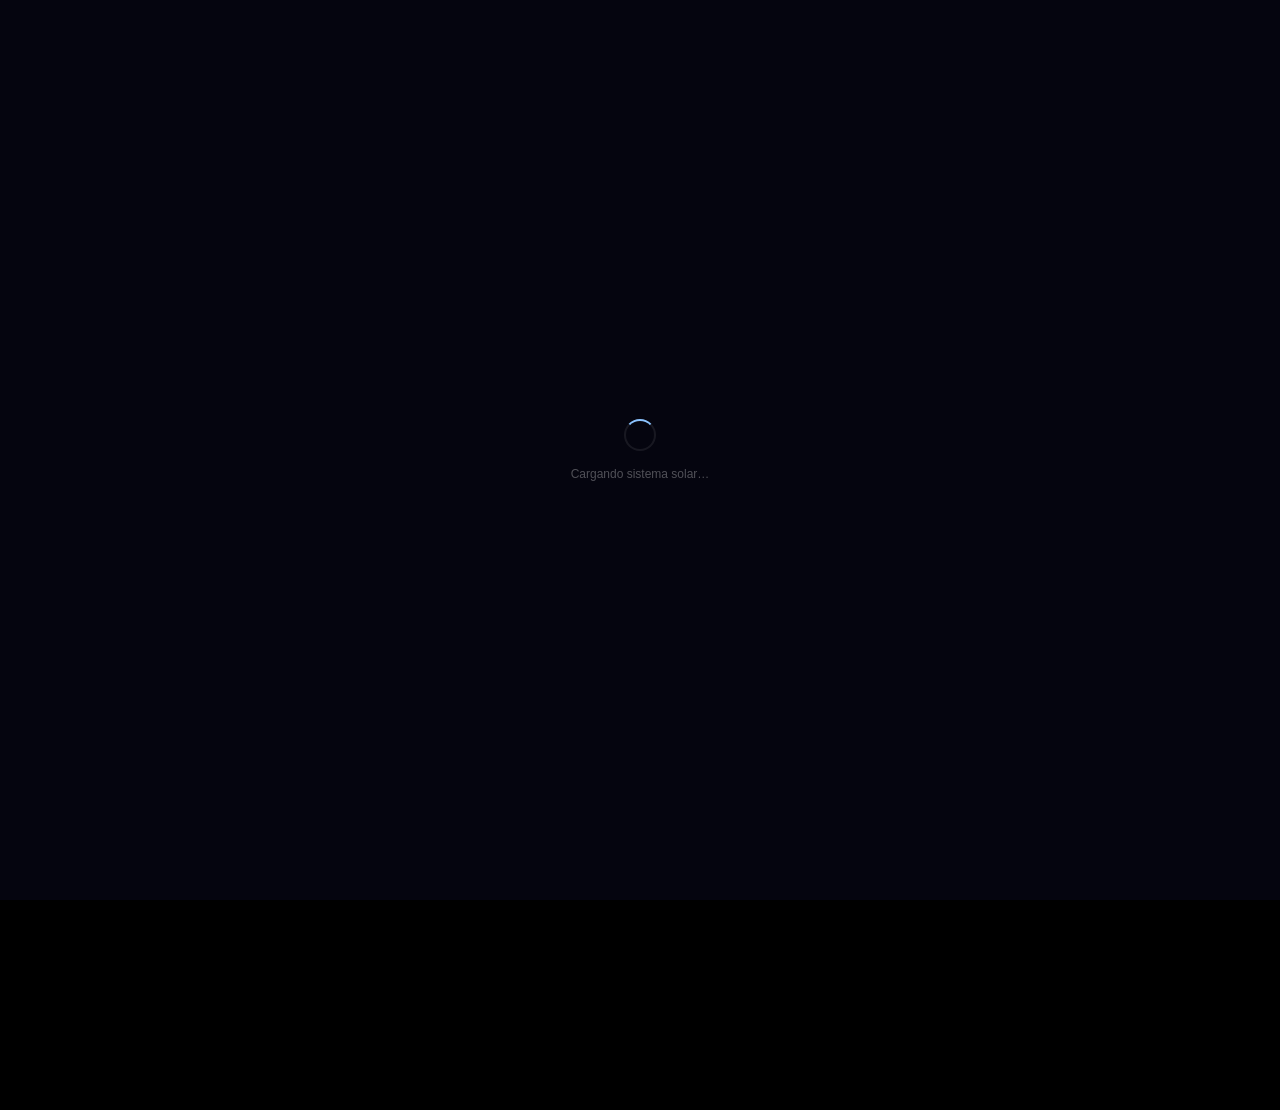
==== index.html @ 3a3b2eaa "fix: mejorar zoom móvil, reducir parpadeo con will-change" ====
<!DOCTYPE html>
<html lang="es" style="color-scheme:dark">
<head>
<meta charset="UTF-8">
<meta name="viewport" content="width=device-width, initial-scale=1.0">
<meta name="apple-mobile-web-app-capable" content="yes">
<meta name="apple-mobile-web-app-status-bar-style" content="black-translucent">
<meta name="theme-color" content="#05050f">
<link rel="preconnect" href="https://fonts.googleapis.com">
<link rel="preconnect" href="https://fonts.gstatic.com" crossorigin>
<link rel="manifest" href="manifest.json">
<link rel="icon" type="image/svg+xml" href="icon-192.svg">
<link rel="apple-touch-icon" href="icon-192.svg">
<title>Sistema Solar - Simulación Interactiva</title>
<style>
*{margin:0;padding:0;box-sizing:border-box;}
:root{--speed:1;}
html,body{width:100%;height:100%;background:#000;color:#fff;font-family:'Segoe UI',Tahoma,sans-serif;overflow:hidden;user-select:none;-webkit-user-select:none;-webkit-tap-highlight-color:rgba(100,180,255,0.3);}
button{font-family:inherit;background:none;border:none;color:inherit;cursor:pointer;}
.cat-header:focus-visible,.toggle:focus-visible{outline:2px solid rgba(100,180,255,0.6);outline-offset:2px;}

/* ========== FONDO ========== */
#solar-system{
  position:relative;width:100vw;height:100vh;
  background:
    radial-gradient(ellipse at 20% 50%, rgba(40,0,80,0.3) 0%, transparent 50%),
    radial-gradient(ellipse at 80% 20%, rgba(0,20,80,0.25) 0%, transparent 50%),
    radial-gradient(ellipse at 50% 80%, rgba(80,0,40,0.15) 0%, transparent 50%),
    #05050f;
  transform-origin:center center;-webkit-transform-origin:center center;
  will-change:transform;
  touch-action:manipulation;
}
#solar-system .system-content{
  position:absolute;inset:0;
}

/* ========== ESTRELLAS ========== */
.star-container{position:absolute;width:100%;height:100%;overflow:hidden;z-index:0;}
.star{position:absolute;border-radius:50%;background:#fff;}
.star.twinkle{animation:twinkle linear infinite;}
@keyframes twinkle{0%,100%{opacity:0.3;}50%{opacity:1;}}

/* ========== CONSTELACIONES ========== */
#constellation-canvas{
  position:absolute;inset:0;width:100%;height:100%;z-index:2;
  pointer-events:none;
}
#constellation-canvas.hidden{display:none;}

/* ========== SOL 3D ========== */
.sun{
  position:absolute;width:150px;height:150px;border-radius:50%;z-index:10;
  left:calc(50% - 75px);top:calc(50% - 75px);
  background:
    radial-gradient(circle at 30% 30%, rgba(255,255,255,0.9) 0%, transparent 25%),
    radial-gradient(circle at 40% 40%, #fff700 0%, #ffaa00 30%, #ff6600 60%, #cc3300 85%, #801a00 100%);
  box-shadow:
    0 0 40px 15px rgba(255,220,80,0.7),
    0 0 90px 30px rgba(255,180,0,0.5),
    0 0 150px 50px rgba(255,120,0,0.3),
    0 0 220px 80px rgba(255,80,0,0.15),
    inset -10px -10px 25px rgba(180,50,0,0.4);
  animation:sun-pulse 4s ease-in-out infinite;
}
.sun::before{
  content:'';position:absolute;inset:-30px;border-radius:50%;z-index:-1;
  background:radial-gradient(circle,rgba(255,200,50,0.25) 0%,transparent 65%);
  animation:corona 3s ease-in-out infinite alternate;
}
.sun::after{
  content:'';position:absolute;inset:-75px;border-radius:50%;z-index:-2;
  background:radial-gradient(circle,rgba(255,150,0,0.08) 0%,transparent 55%);
}
@keyframes sun-pulse{
  0%,100%{transform:scale(1);}
  50%{transform:scale(1.05);}
}
@keyframes corona{
  0%{transform:scale(1);opacity:0.7;}
  100%{transform:scale(1.25);opacity:0.3;}
}

/* ========== ÓRBITAS ========== */
.orbit{
  position:absolute;border-radius:50%;z-index:1;
  left:calc(50% - var(--radius));top:calc(50% - var(--radius));
  width:calc(var(--radius)*2);height:calc(var(--radius)*2);
  border:1px dashed rgba(255,255,255,0.1);
  animation:spin calc(var(--period) / var(--speed)) linear infinite;
  transform-origin:center center;
  -webkit-transform-origin:center center;
}
.orbit:hover{border-color:rgba(255,255,255,0.25);}
.orbit.paused{animation-play-state:paused;}
@keyframes spin{from{transform:rotate(0deg);}to{transform:rotate(360deg);}}

/* ========== BASE PLANETA 3D ========== */
.planet{
  position:absolute;border-radius:50%;z-index:5;cursor:pointer;
  left:50%;top:calc(-1 * var(--size)/2);
  transform:translateX(-50%);
}
.planet:hover{box-shadow:0 0 26px 11px var(--glow);transform:translateX(-50%) scale(1.25);}
.planet.selected{box-shadow:0 0 34px 15px var(--glow);transform:translateX(-50%) scale(1.35);}

/* Etiquetas */
.planet-label{
  position:absolute;z-index:6;pointer-events:none;
  left:50%;transform:translateX(-50%);
  top:calc(var(--size)/2 + 8px);
  font-size:10px;letter-spacing:1.2px;text-transform:uppercase;
  color:#fff;text-shadow:0 0 8px rgba(0,0,0,0.95),0 0 4px rgba(0,0,0,0.8);
  white-space:nowrap;
  padding:3px 8px;border-radius:4px;
  background:rgba(0,0,0,0.65);
}
.planet-label.hidden{display:none;}

/* ========== PLANETAS 3D - Iluminación desde el Sol (arriba-izquierda) ========== */

/* --- MERCURIO --- */
.mercury{
  --size:17px;--glow:rgba(180,180,180,0.6);
  width:17px;height:17px;
  background:
    radial-gradient(circle at 25% 25%, rgba(255,255,255,0.35) 0%, transparent 40%),
    radial-gradient(circle at 75% 75%, rgba(0,0,0,0.5) 0%, transparent 55%),
    radial-gradient(circle at 40% 35%, #c8c8c8, #909090 45%, #606060 80%, #3a3a3a);
  box-shadow:
    0 0 10px 4px rgba(180,180,180,0.25),
    inset -3px -3px 6px rgba(0,0,0,0.5),
    inset 1px 1px 2px rgba(255,255,255,0.15);
}

/* --- VENUS --- */
.venus{
  --size:26px;--glow:rgba(230,180,80,0.6);
  width:26px;height:26px;
  background:
    radial-gradient(circle at 25% 25%, rgba(255,255,255,0.3) 0%, transparent 35%),
    radial-gradient(circle at 75% 75%, rgba(0,0,0,0.45) 0%, transparent 50%),
    radial-gradient(circle at 40% 35%, #f0d890, #e0b050 40%, #c49232 75%, #8a6420);
  box-shadow:
    0 0 13px 5px rgba(230,180,80,0.25),
    inset -4px -4px 8px rgba(0,0,0,0.4),
    inset 1px 1px 3px rgba(255,255,255,0.2);
}

/* --- TIERRA --- */
.earth{
  --size:27px;--glow:rgba(30,144,255,0.6);
  width:27px;height:27px;
  background:
    radial-gradient(circle at 25% 25%, rgba(255,255,255,0.3) 0%, transparent 30%),
    radial-gradient(circle at 65% 20%, rgba(45,143,62,0.9) 0%, transparent 28%),
    radial-gradient(circle at 35% 65%, rgba(45,143,62,0.8) 0%, transparent 22%),
    radial-gradient(circle at 80% 55%, rgba(26,107,42,0.7) 0%, transparent 18%),
    radial-gradient(circle at 50% 40%, rgba(255,255,255,0.15) 0%, transparent 50%),
    radial-gradient(circle at 75% 75%, rgba(0,0,30,0.45) 0%, transparent 50%),
    radial-gradient(circle at 40% 35%, #5cc8ff, #1e90ff 40%, #0066cc 75%, #003366);
  box-shadow:
    0 0 16px 6px rgba(30,144,255,0.35),
    inset -4px -4px 8px rgba(0,0,0,0.4),
    inset 1px 1px 3px rgba(255,255,255,0.2);
}
/* Luna */
.earth .moon-orbit{
  position:absolute;width:44px;height:44px;
  left:calc(50% - 22px);top:calc(50% - 22px);
  animation:spin calc(2.5s / var(--speed)) linear infinite;
}
.earth .moon{
  position:absolute;width:8px;height:8px;border-radius:50%;
  background:
    radial-gradient(circle at 25% 25%, rgba(255,255,255,0.4) 0%, transparent 40%),
    radial-gradient(circle at 70% 70%, rgba(0,0,0,0.4) 0%, transparent 50%),
    radial-gradient(circle at 35% 35%, #e8e8e8, #b0b0b0 60%, #808080);
  left:50%;top:-2px;transform:translateX(-50%);
}

/* --- MARTE --- */
.mars{
  --size:20px;--glow:rgba(200,80,50,0.6);
  width:20px;height:20px;
  background:
    radial-gradient(circle at 25% 25%, rgba(255,255,255,0.25) 0%, transparent 35%),
    radial-gradient(circle at 55% 15%, rgba(255,255,255,0.3) 0%, transparent 12%),
    radial-gradient(circle at 75% 75%, rgba(0,0,0,0.5) 0%, transparent 50%),
    radial-gradient(circle at 40% 35%, #e88060, #cd5c5c 40%, #a04030 70%, #6b2a1a);
  box-shadow:
    0 0 13px 5px rgba(200,80,50,0.25),
    inset -3px -3px 6px rgba(0,0,0,0.5),
    inset 1px 1px 2px rgba(255,255,255,0.15);
}

/* --- JÚPITER --- */
.jupiter{
  --size:58px;--glow:rgba(218,165,32,0.6);
  width:58px;height:58px;
  overflow:hidden;
  background:
    radial-gradient(circle at 25% 25%, rgba(255,255,255,0.2) 0%, transparent 35%),
    radial-gradient(circle at 75% 75%, rgba(0,0,0,0.4) 0%, transparent 50%),
    #c49232;
   box-shadow:
     0 0 24px 9px rgba(218,165,32,0.25),
     inset -8px -8px 18px rgba(0,0,0,0.35),
     inset 2px 2px 6px rgba(255,255,255,0.1);
}
/* Bandas de Júpiter */
.jupiter::before{
  content:'';position:absolute;inset:0;border-radius:50%;
  background:repeating-linear-gradient(
    0deg,
    rgba(180,130,50,0.7) 0px, rgba(200,150,60,0.6) 3px,
    rgba(160,110,40,0.8) 3px, rgba(220,170,80,0.5) 6px,
    rgba(190,140,55,0.7) 6px, rgba(170,120,45,0.6) 9px,
    rgba(210,160,70,0.5) 9px, rgba(185,135,50,0.7) 12px
  );
  mask:radial-gradient(circle,black 48%,transparent 52%);
  -webkit-mask:radial-gradient(circle,black 48%,transparent 52%);
}
/* Gran mancha roja */
.jupiter::after{
  content:'';position:absolute;width:16px;height:10px;border-radius:50%;
  background:radial-gradient(ellipse,#d04030,#a02010 60%,#701510);
  bottom:20px;right:14px;opacity:0.85;
  box-shadow:0 0 5px 2px rgba(180,50,30,0.35);
}

/* --- SATURNO --- */
.saturn{
  --size:50px;--glow:rgba(245,222,179,0.5);
  width:50px;height:50px;
  overflow:visible;
  background:
    radial-gradient(circle at 25% 25%, rgba(255,255,255,0.25) 0%, transparent 35%),
    radial-gradient(circle at 75% 75%, rgba(0,0,0,0.35) 0%, transparent 45%),
    radial-gradient(circle at 40% 35%, #f5e6c8, #deb887 35%, #c4a265 70%, #8a7040);
  box-shadow:
    0 0 20px 7px rgba(245,222,179,0.25),
    inset -6px -6px 12px rgba(0,0,0,0.3),
    inset 1px 1px 4px rgba(255,255,255,0.15);
}
/* Anillos de Saturno - 3D */
.saturn-rings{
  position:absolute;z-index:4;pointer-events:none;
  left:50%;top:50%;
  width:100px;height:26px;
  transform:translate(-50%,-50%) rotateX(78deg);
}
.saturn-rings::before{
  content:'';position:absolute;border-radius:50%;border-style:solid;
  left:50%;top:50%;transform:translate(-50%,-50%);
  width:98px;height:98px;
  border-width:8px;
  border-color:rgba(200,170,110,0.55) rgba(200,170,110,0.2) rgba(200,170,110,0.55) rgba(200,170,110,0.2);
}
.saturn-rings::after{
  content:'';position:absolute;border-radius:50%;border-style:solid;
  left:50%;top:50%;transform:translate(-50%,-50%);
  width:82px;height:82px;
  border-width:5px;
  border-color:rgba(220,190,130,0.45) rgba(220,190,130,0.15) rgba(220,190,130,0.45) rgba(220,190,130,0.15);
}

/* --- URANO --- */
.uranus{
  --size:38px;--glow:rgba(100,220,230,0.5);
  width:38px;height:38px;
  background:
    radial-gradient(circle at 25% 25%, rgba(255,255,255,0.3) 0%, transparent 35%),
    radial-gradient(circle at 75% 75%, rgba(0,0,0,0.35) 0%, transparent 45%),
    radial-gradient(circle at 40% 35%, #c8f0f4, #64dce6 40%, #3aa8b0 75%, #1a7080);
  box-shadow:
    0 0 18px 7px rgba(100,220,230,0.25),
    inset -6px -6px 12px rgba(0,0,0,0.3),
    inset 1px 1px 4px rgba(255,255,255,0.2);
}
.uranus::before{
  content:'';position:absolute;
  width:62px;height:8px;border-radius:50%;
  left:50%;top:50%;transform:translate(-50%,-50%) rotateZ(80deg);
  border:2px solid rgba(150,230,240,0.25);
  pointer-events:none;
}

/* --- NEPTUNO --- */
.neptune{
  --size:36px;--glow:rgba(40,80,200,0.6);
  width:36px;height:36px;
  background:
    radial-gradient(circle at 25% 25%, rgba(255,255,255,0.25) 0%, transparent 30%),
    radial-gradient(circle at 60% 55%, rgba(20,20,60,0.3) 0%, transparent 20%),
    radial-gradient(circle at 75% 75%, rgba(0,0,0,0.4) 0%, transparent 45%),
    radial-gradient(circle at 40% 35%, #7090e8, #2850c8 40%, #1a3890 75%, #0a1850);
  box-shadow:
    0 0 18px 7px rgba(40,80,200,0.3),
    inset -6px -6px 12px rgba(0,0,0,0.35),
    inset 1px 1px 4px rgba(255,255,255,0.15);
}

/* ========== CINTURÓN DE ASTEROIDES ========== */
.asteroid-belt{position:absolute;width:100%;height:100%;z-index:0;overflow:hidden;}
.asteroid{
  position:absolute;border-radius:50%;background:#888;
  animation:asteroid-move linear infinite;
}
.asteroid.dark{background:#555;}
.asteroid.bright{background:#aaa;}
@keyframes asteroid-move{
  from{transform:translateX(0) rotate(0deg);}
  to{transform:translateX(100vw) rotate(360deg);}
}
.asteroid-belt.hidden{display:none;}

/* ========== ASTEROIDES FAMOSOS ========== */
.asteroid-orbit{border-style:dotted !important;border-color:rgba(255,200,100,0.06) !important;}
.famous-asteroid{
  position:absolute;border-radius:40% 60% 50% 50%;z-index:5;cursor:pointer;
  left:50%;top:calc(-1 * var(--size)/2);
  transform:translateX(-50%);
}
.famous-asteroid:hover{box-shadow:0 0 20px 8px var(--glow);transform:translateX(-50%) scale(1.4);}
.famous-asteroid.selected{box-shadow:0 0 28px 12px var(--glow);transform:translateX(-50%) scale(1.5);}

.ceres{--size:12px;--glow:rgba(180,180,180,0.5);width:12px;height:12px;background:radial-gradient(circle at 35% 35%,#d0d0d0,#909090 50%,#505050);box-shadow:0 0 6px 2px rgba(180,180,180,0.2);}
.vesta{--size:11px;--glow:rgba(200,180,140,0.5);width:11px;height:11px;background:radial-gradient(circle at 35% 35%,#e8dcc8,#b0a080 50%,#706040);box-shadow:0 0 6px 2px rgba(200,180,140,0.2);}
.pallas{--size:10px;--glow:rgba(170,160,140,0.5);width:10px;height:10px;background:radial-gradient(circle at 35% 35%,#c8c0b0,#908878 50%,#585048);box-shadow:0 0 5px 2px rgba(170,160,140,0.2);}
.eros{--size:8px;--glow:rgba(190,170,150,0.5);width:8px;height:8px;background:radial-gradient(circle at 35% 35%,#d8c8b0,#a09070 50%,#605038);box-shadow:0 0 5px 2px rgba(190,170,150,0.2);}

/* ========== ESTRELLAS FAMOSAS ========== */
.famous-star{
  position:absolute;z-index:3;cursor:pointer;
  display:flex;flex-direction:column;align-items:center;gap:4px;
  transform:translate(-50%,-50%);
  transition:filter 0.3s;
}
.famous-star.selected .star-dot{width:19px;height:19px;box-shadow:0 0 30px 12px currentColor;animation:none;}
.star-dot{
  width:11px;height:11px;border-radius:50%;
  animation:star-glow 3s ease-in-out infinite alternate;
}
.star-label{
  font-size:8px;letter-spacing:1px;text-transform:uppercase;
  color:rgba(255,255,255,0.4);white-space:nowrap;
  text-shadow:0 0 4px rgba(0,0,0,0.8);
  pointer-events:none;
}
.famous-star:hover .star-label{color:rgba(255,255,255,0.8);}
@keyframes star-glow{0%{box-shadow:0 0 8px 3px currentColor;}100%{box-shadow:0 0 18px 7px currentColor;}}

.sirius{background:#e8f0ff;color:#e8f0ff;width:12px;height:12px;}
.betelgeuse{background:#ff6030;color:#ff6030;width:16px;height:16px;}
.polaris{background:#fff8e0;color:#fff8e0;width:10px;height:10px;}
.vega{background:#d0e8ff;color:#d0e8ff;width:11px;height:11px;}
.rigel{background:#c0d8ff;color:#c0d8ff;width:13px;height:13px;}
.antares{background:#ff4020;color:#ff4020;width:12px;height:12px;}
.aldebaran{background:#ff8040;color:#ff8040;width:12px;height:12px;}
.proxima{background:#ff6040;color:#ff6040;width:8px;height:8px;}
.canopus{background:#fff0d0;color:#fff0d0;width:11px;height:11px;}
.arcturus{background:#ffa040;color:#ffa040;width:12px;height:12px;}

/* ========== AGUJEROS NEGROS ========== */
.blackhole-marker{
  position:absolute;z-index:4;cursor:pointer;
  transform:translate(-50%,-50%);
  transition:filter 0.3s;
}
.blackhole-marker.selected .blackhole-dot{box-shadow:0 0 40px 16px rgba(255,120,0,0.6),0 0 75px 25px rgba(255,80,0,0.3);animation:none;}
.blackhole-dot{
  width:22px;height:22px;border-radius:50%;
  background:radial-gradient(circle,#000 40%,rgba(255,120,0,0.6) 60%,rgba(255,60,0,0.2) 80%,transparent 100%);
  box-shadow:0 0 20px 7px rgba(255,100,0,0.3),0 0 50px 14px rgba(255,60,0,0.1);
  animation:accretion 4s linear infinite;
}
.blackhole-dot.sagittarius{width:28px;height:28px;}
.blackhole-dot.m87{width:25px;height:25px;}
@keyframes accretion{
  0%{box-shadow:0 0 20px 7px rgba(255,100,0,0.3),0 0 50px 14px rgba(255,60,0,0.1);}
  50%{box-shadow:0 0 30px 10px rgba(255,120,0,0.5),0 0 70px 20px rgba(255,80,0,0.2);}
  100%{box-shadow:0 0 20px 7px rgba(255,100,0,0.3),0 0 50px 14px rgba(255,60,0,0.1);}
}
.blackhole-label{
  font-size:8px;letter-spacing:1px;text-transform:uppercase;
  color:rgba(255,140,60,0.5);white-space:nowrap;margin-top:4px;
  text-shadow:0 0 4px rgba(0,0,0,0.9);pointer-events:none;
  text-align:center;
}
.blackhole-marker:hover .blackhole-label{color:rgba(255,160,80,0.9);}

/* ========== PANEL DE CONTROLES ========== */
#controls .controls-header{display:flex;align-items:center;justify-content:space-between;margin-bottom:16px;}
#controls .controls-close{display:none;}
#controls{
  position:fixed;top:16px;left:16px;z-index:100;
  background:rgba(8,8,28,0.95);
  border:1px solid rgba(255,255,255,0.08);
  border-radius:14px;padding:16px 14px;
  width:230px;
  box-shadow:0 8px 32px rgba(0,0,0,0.6);
  max-height:calc(100vh - 32px);
  overflow-y:auto;
  scrollbar-width:thin;scrollbar-color:rgba(255,255,255,0.12) transparent;
  -webkit-overflow-scrolling:touch;
}
#controls h1{
  font-size:13px;font-weight:600;
  letter-spacing:1px;text-transform:uppercase;
  color:rgba(255,255,255,0.9);
  display:flex;align-items:center;gap:8px;
}
#controls h2 span{font-size:16px;}
.ctrl-section{margin-bottom:12px;}
.ctrl-section > label{
  display:block;font-size:10px;color:rgba(255,255,255,0.45);
  text-transform:uppercase;letter-spacing:0.8px;margin-bottom:6px;
  padding-bottom:4px;border-bottom:1px solid rgba(255,255,255,0.06);
}
.btn-group{display:flex;gap:5px;flex-wrap:wrap;}
.btn{
  padding:6px 10px;border:1px solid rgba(255,255,255,0.15);
  background:rgba(255,255,255,0.05);color:#fff;border-radius:6px;
  font-size:11px;cursor:pointer;transition:background 0.2s, border-color 0.2s;
  font-family:inherit;
}
.btn:hover{background:rgba(255,255,255,0.15);border-color:rgba(255,255,255,0.3);}
.btn.active{background:rgba(100,180,255,0.25);border-color:rgba(100,180,255,0.5);color:#8cc4ff;}
.btn-play{font-size:16px;width:38px;height:34px;}
.toggle-row{display:flex;align-items:center;justify-content:space-between;padding:4px 0;}
.toggle-row span{font-size:11px;color:rgba(255,255,255,0.7);}
.toggle{
  position:relative;width:36px;height:20px;
  background:rgba(255,255,255,0.1);border-radius:10px;cursor:pointer;
  transition:background 0.3s;border:1px solid rgba(255,255,255,0.1);
}
.toggle.on{background:rgba(100,180,255,0.4);border-color:rgba(100,180,255,0.5);}
.toggle::after{
  content:'';position:absolute;width:16px;height:16px;border-radius:50%;
  background:#fff;top:1px;left:2px;transition:transform 0.3s;
  box-shadow:0 1px 3px rgba(0,0,0,0.3);
}
.toggle.on::after{transform:translateX(16px);}
input[type=range]{
  -webkit-appearance:none;width:100%;height:4px;
  background:rgba(255,255,255,0.12);border-radius:2px;outline:none;margin:6px 0;
}
input[type=range]:focus-visible{box-shadow:0 0 0 2px rgba(100,180,255,0.5);}
input[type=range]::-webkit-slider-thumb{
  -webkit-appearance:none;width:14px;height:14px;border-radius:50%;
  background:#8cc4ff;cursor:pointer;box-shadow:0 0 6px rgba(100,180,255,0.5);
}
.speed-val{font-size:10px;color:rgba(255,255,255,0.4);text-align:right;margin-top:2px;}

/* Categorías colapsables */
.cat-header{
  display:flex;align-items:center;justify-content:space-between;
  padding:8px 10px;margin:2px 0;border-radius:8px;
  background:rgba(255,255,255,0.04);border:1px solid rgba(255,255,255,0.06);
  cursor:pointer;transition:background 0.2s;
  user-select:none;-webkit-user-select:none;
}
.cat-header:hover{background:rgba(255,255,255,0.08);}
.cat-header.open{background:rgba(100,180,255,0.08);border-color:rgba(100,180,255,0.15);}
.cat-header-left{display:flex;align-items:center;gap:8px;}
.cat-icon{font-size:13px;width:20px;text-align:center;}
.cat-name{font-size:11px;font-weight:500;color:rgba(255,255,255,0.8);letter-spacing:0.3px;}
.cat-count{
  font-size:9px;color:rgba(255,255,255,0.35);
  background:rgba(255,255,255,0.06);padding:1px 6px;border-radius:8px;
}
.cat-arrow{
  font-size:10px;color:rgba(255,255,255,0.3);
  transition:transform 0.25s;
}
.cat-header.open .cat-arrow{transform:rotate(90deg);}
.cat-list{
  max-height:0;overflow:hidden;transition:max-height 0.3s ease;
}
.cat-list.open{max-height:800px;}
.cat-list-inner{padding:6px 0 4px 8px;}
.cat-item{
  display:flex;align-items:center;gap:8px;
  padding:6px 8px;border-radius:6px;
  cursor:pointer;transition:background 0.15s;
  font-size:11px;color:rgba(255,255,255,0.7);
}
.cat-item:hover{background:rgba(255,255,255,0.08);color:rgba(255,255,255,0.95);}
.cat-item.focused{background:rgba(100,180,255,0.15);color:#8cc4ff;}
.cat-item-dot{
  width:8px;height:8px;border-radius:50%;flex-shrink:0;
}
.cat-item-name{flex:1;white-space:nowrap;overflow:hidden;text-overflow:ellipsis;}
#search-input{
  width:100%;padding:8px 12px;margin-bottom:8px;
  background:rgba(255,255,255,0.06);border:1px solid rgba(255,255,255,0.1);
  border-radius:8px;color:#fff;font-size:12px;font-family:inherit;
  outline:none;transition:border-color 0.2s;
}
#search-input:focus-visible{box-shadow:0 0 0 2px rgba(100,180,255,0.5);}
#search-input:focus{border-color:rgba(100,180,255,0.4);}
#search-input::placeholder{color:rgba(255,255,255,0.3);}

/* ========== PANEL DE INFO ========== */
#info-panel{
  position:fixed;bottom:16px;right:16px;z-index:100;
  background:rgba(8,8,28,0.94);
  border:1px solid rgba(255,255,255,0.1);
  border-radius:12px;padding:20px;
  width:280px;
  box-shadow:0 8px 32px rgba(0,0,0,0.5);
  transform:translateY(120%);opacity:0;
  transition:transform 0.35s ease, opacity 0.3s ease;
}
#info-panel.visible{transform:translateY(0);opacity:1;}
/* Drag handle para móvil */
.info-handle{
  display:none;width:40px;height:4px;border-radius:2px;
  background:rgba(255,255,255,0.25);margin:0 auto 12px;cursor:grab;
}
#info-panel .close-btn{
  position:absolute;top:10px;right:14px;background:none;border:none;
  color:rgba(255,255,255,0.5);font-size:18px;cursor:pointer;
  transition:color 0.2s;
}
#info-panel .close-btn:hover{color:#fff;}
#info-panel h3{
  font-size:18px;margin-bottom:4px;
  display:flex;align-items:center;gap:8px;
}
#info-panel .planet-dot{
  display:inline-block;width:12px;height:12px;border-radius:50%;
}
#info-panel .subtitle{font-size:11px;color:rgba(255,255,255,0.4);margin-bottom:14px;}
#info-panel .data-grid{display:grid;grid-template-columns:1fr 1fr;gap:8px 12px;}
#info-panel .data-item{
  background:rgba(255,255,255,0.05);border-radius:6px;padding:8px 10px;
}
#info-panel .data-item .data-label{
  font-size:9px;text-transform:uppercase;letter-spacing:0.5px;
  color:rgba(255,255,255,0.4);margin-bottom:2px;
}
#info-panel .data-item .data-value{
  font-size:13px;font-weight:600;color:rgba(255,255,255,0.9);
}
#info-panel .fun-fact{
  margin-top:12px;padding:10px;
  background:rgba(100,180,255,0.08);border-radius:8px;
  border-left:3px solid rgba(100,180,255,0.4);
  font-size:11px;line-height:1.5;color:rgba(255,255,255,0.7);
}
#info-panel .fun-fact strong{color:rgba(255,255,255,0.9);}

/* ========== ZOOM INDICATOR ========== */
#zoom-indicator{
  position:fixed;bottom:16px;left:16px;z-index:90;
  background:rgba(8,8,28,0.85);
  border:1px solid rgba(255,255,255,0.08);border-radius:8px;
  padding:6px 12px;font-size:11px;color:rgba(255,255,255,0.5);
}

/* ========== BOTÓN FLOTANTE Y OVERLAY MÓVIL ========== */
#controls-toggle,#controls-overlay{display:none;}

@media(max-width:768px){
  #controls-toggle,#controls-overlay,#controls{display:none!important;}
  #solar-system,.orbit,.planet,.famous-asteroid,.famous-star,.blackhole-marker{touch-action:manipulation;}
  #controls-overlay{
    display:block;position:fixed;inset:0;z-index:98;
    background:rgba(0,0,0,0.4);opacity:0;pointer-events:none;
    transition:opacity 0.3s ease;
  }
  #controls-overlay.open{opacity:1;pointer-events:auto;}

  #controls-toggle{
    display:flex;position:fixed;bottom:20px;left:50%;transform:translateX(-50%);z-index:99;
    width:52px;height:52px;border-radius:50%;
    background:rgba(15,15,40,0.95);border:1px solid rgba(255,255,255,0.15);
    align-items:center;justify-content:center;
    font-size:22px;cursor:pointer;box-shadow:0 4px 24px rgba(0,0,0,0.6);
    transition:transform 0.2s;
  }
  #controls-toggle:active{transform:translateX(-50%) scale(0.95);}
  #controls-toggle.hidden{display:none;}

  #controls{
    position:fixed;bottom:0;left:0;right:0;top:auto;z-index:99;
    width:100%;border-radius:20px 20px 0 0;padding:24px 20px calc(24px + env(safe-area-inset-bottom));
    max-height:75vh;overflow-y:auto;
    background:rgba(10,10,35,0.98);
    border:1px solid rgba(255,255,255,0.06);
    border-bottom:none;
    box-shadow:0 -8px 40px rgba(0,0,0,0.5);
    transform:translateY(calc(100% + 40px));
    transition:transform 0.35s cubic-bezier(0.32,0.72,0,1);
    scrollbar-width:thin;scrollbar-color:rgba(255,255,255,0.12) transparent;
  }
  #controls .controls-header{
    display:flex;align-items:center;justify-content:space-between;margin-bottom:16px;
  }
  #controls .controls-close{
    width:32px;height:32px;border-radius:50%;background:rgba(255,255,255,0.08);
    border:none;color:rgba(255,255,255,0.6);font-size:16px;cursor:pointer;
    display:flex;align-items:center;justify-content:center;flex-shrink:0;
  }
  #controls .controls-close:active{background:rgba(255,255,255,0.15);}
  #controls.open{transform:translateY(0);}

  #controls h1{font-size:16px;font-weight:600;gap:8px;white-space:nowrap;overflow:hidden;text-overflow:ellipsis;}
  #controls h2 span{font-size:20px;}
  .ctrl-section{margin-bottom:14px;}
  .ctrl-section > label{font-size:10px;margin-bottom:6px;padding-bottom:4px;}

  .btn-group{gap:6px;}
  .btn{padding:8px 14px;font-size:12px;border-radius:8px;min-height:38px;}
  .btn-play{width:44px;height:38px;font-size:18px;}

  .toggle-row{padding:6px 0;gap:8px;}
  .toggle-row span{font-size:13px;}
  .toggle{width:42px;height:24px;border-radius:12px;flex-shrink:0;}
  .toggle::after{width:18px;height:18px;top:2px;left:3px;}
  .toggle.on::after{transform:translateX(18px);}

  input[type=range]{height:6px;margin:8px 0;}
  input[type=range]::-webkit-slider-thumb{width:18px;height:18px;}
  .speed-val{font-size:11px;margin-top:2px;}

  .cat-header{padding:10px 12px;margin:2px 0;border-radius:10px;}
  .cat-header-left{gap:10px;}
  .cat-icon{font-size:16px;width:24px;}
  .cat-name{font-size:13px;}
  .cat-count{font-size:10px;padding:2px 8px;}
  .cat-arrow{font-size:12px;}
  .cat-list.open{max-height:50vh;}
  .cat-list-inner{padding:8px 0 6px 4px;}
  .cat-item{padding:10px 12px;border-radius:8px;font-size:13px;gap:10px;min-height:40px;}

  #zoom-indicator{bottom:20px;left:16px;font-size:10px;padding:4px 10px;border-radius:16px;white-space:nowrap;transform:none;}
  #mobile-follow-bar{display:none;position:fixed;bottom:20px;left:50%;transform:translateX(-50%);z-index:90;gap:8px;align-items:center;background:rgba(8,8,28,0.9);border:1px solid rgba(255,255,255,0.1);border-radius:20px;padding:4px 12px 4px 14px;font-size:11px;}
  #mobile-follow-bar.show{display:flex;}
  #mobile-follow-name{color:rgba(255,255,255,0.7);}
  #mobile-reset-btn{background:none;border:none;color:#8cc4ff;font-size:16px;cursor:pointer;padding:2px 4px;line-height:1;}
  .star-container{pointer-events:none;}
  .star.twinkle{animation:none;}
  .planet:active,.famous-asteroid:active,.famous-star:active,.blackhole-marker:active{filter:brightness(2);outline:2px solid rgba(255,255,255,0.5);outline-offset:2px;}

  #info-panel{bottom:0;right:0;left:0;width:100%;border-radius:16px 16px 0 0;max-height:35vh;padding:14px 16px calc(14px + env(safe-area-inset-bottom));transform:translateY(100%);overflow-y:auto;}
  #info-panel.visible{transform:translateY(0);}
  .info-handle{display:block;height:3px;width:32px;margin-bottom:8px;border-radius:2px;}
  #info-panel h3{font-size:15px;margin-bottom:2px;}
  #info-panel .subtitle{font-size:12px;margin-bottom:8px;}
  #info-panel .data-grid{grid-template-columns:1fr 1fr;gap:6px;}
  #info-panel .data-item{padding:6px;}
  #info-panel .data-item .data-label{font-size:8px;}
  #info-panel .data-item .data-value{font-size:12px;}
  #info-panel .fun-fact{font-size:10px;margin-top:6px;padding:8px;}
}
@media(max-width:380px){
  #controls{padding:16px 12px calc(16px + env(safe-area-inset-bottom));}
  #controls h1{font-size:13px;}
  .btn{padding:6px 10px;font-size:11px;min-height:34px;}
  .btn-play{width:38px;height:34px;font-size:16px;}
  .toggle{width:36px;height:20px;}
  .toggle::after{width:14px;height:14px;}
  .toggle.on::after{transform:translateX(14px);}
  .cat-header{padding:8px 10px;}
  .cat-name{font-size:12px;}
  .cat-item{padding:8px 10px;font-size:12px;min-height:36px;}
  #zoom-indicator{bottom:76px;font-size:9px;}
}
@supports(padding:env(safe-area-inset-bottom)){
  #info-panel{padding-bottom:calc(12px + env(safe-area-inset-bottom));}
}
</style>
<style>
  #loader{position:fixed;inset:0;z-index:9999;background:#05050f;display:flex;align-items:center;justify-content:center;flex-direction:column;gap:16px;transition:opacity 0.6s;}
  #loader.hide{opacity:0;pointer-events:none;}
  #loader .spinner{width:32px;height:32px;border:2px solid rgba(255,255,255,0.08);border-top-color:#8cc4ff;border-radius:50%;animation:loadspin 0.8s linear infinite;}
  @keyframes loadspin{to{transform:rotate(360deg);}}
  #loader p{font-size:12px;color:rgba(255,255,255,0.3);margin:0;}
  @media(max-width:768px){#loader p{font-size:10px;}}
  @media(prefers-reduced-motion:reduce){.twinkle,.sun,.star-dot,.blackhole-dot,.spinner{animation:none!important;}#controls,#info-panel{transition:none!important;}}
</style>
</head>
<body>

<div id="loader" role="status" aria-live="polite"><div class="spinner"></div><p>Cargando sistema solar…</p></div>

<div id="solar-system">
<div class="system-content">
  <div class="sun"></div>
  <div class="orbit" style="--radius:100px;--period:4s;" data-planet="mercury">
    <div class="planet mercury" onclick="onPlanetClick('mercury')"></div>
    <span class="planet-label">Mercurio</span>
  </div>
  <div class="orbit" style="--radius:155px;--period:7s;" data-planet="venus">
    <div class="planet venus" onclick="onPlanetClick('venus')"></div>
    <span class="planet-label">Venus</span>
  </div>
  <div class="orbit" style="--radius:215px;--period:10s;" data-planet="earth">
    <div class="planet earth" onclick="onPlanetClick('earth')">
      <div class="moon-orbit"><div class="moon"></div></div>
    </div>
    <span class="planet-label">Tierra</span>
  </div>
  <div class="orbit" style="--radius:280px;--period:14s;" data-planet="mars">
    <div class="planet mars" onclick="onPlanetClick('mars')"></div>
    <span class="planet-label">Marte</span>
  </div>
  <div class="orbit" style="--radius:380px;--period:22s;" data-planet="jupiter">
    <div class="planet jupiter" onclick="onPlanetClick('jupiter')"></div>
    <span class="planet-label">Júpiter</span>
  </div>
  <div class="orbit" style="--radius:480px;--period:30s;" data-planet="saturn">
    <div class="planet saturn" onclick="onPlanetClick('saturn')">
      <div class="saturn-rings"></div>
    </div>
    <span class="planet-label">Saturno</span>
  </div>
  <div class="orbit" style="--radius:570px;--period:40s;" data-planet="uranus">
    <div class="planet uranus" onclick="onPlanetClick('uranus')"></div>
    <span class="planet-label">Urano</span>
  </div>
  <div class="orbit" style="--radius:660px;--period:50s;" data-planet="neptune">
    <div class="planet neptune" onclick="onPlanetClick('neptune')"></div>
    <span class="planet-label">Neptuno</span>
  </div>
  <!-- ASTEROIDES FAMOSOS -->
  <div class="orbit asteroid-orbit" style="--radius:315px;--period:16s;" data-planet="ceres">
    <div class="famous-asteroid ceres" onclick="onAsteroidClick('ceres')"></div>
    <span class="planet-label">Ceres</span>
  </div>
  <div class="orbit asteroid-orbit" style="--radius:335px;--period:19s;" data-planet="vesta">
    <div class="famous-asteroid vesta" onclick="onAsteroidClick('vesta')"></div>
    <span class="planet-label">Vesta</span>
  </div>
  <div class="orbit asteroid-orbit" style="--radius:350px;--period:21s;" data-planet="pallas">
    <div class="famous-asteroid pallas" onclick="onAsteroidClick('pallas')"></div>
    <span class="planet-label">Pallas</span>
  </div>
  <div class="orbit asteroid-orbit" style="--radius:365px;--period:24s;" data-planet="eros">
    <div class="famous-asteroid eros" onclick="onAsteroidClick('eros')"></div>
    <span class="planet-label">Eros</span>
  </div>
  <!-- ESTRELLAS FAMOSAS (fijas en fondo) -->
  <div class="famous-star" style="left:8%;top:12%;" onclick="onStarClick('sirius')">
    <div class="star-dot sirius"></div><span class="star-label">Sirius</span>
  </div>
  <div class="famous-star" style="left:75%;top:8%;" onclick="onStarClick('betelgeuse')">
    <div class="star-dot betelgeuse"></div><span class="star-label">Betelgeuse</span>
  </div>
  <div class="famous-star" style="left:50%;top:5%;" onclick="onStarClick('polaris')">
    <div class="star-dot polaris"></div><span class="star-label">Polaris</span>
  </div>
  <div class="famous-star" style="left:85%;top:25%;" onclick="onStarClick('vega')">
    <div class="star-dot vega"></div><span class="star-label">Vega</span>
  </div>
  <div class="famous-star" style="left:15%;top:82%;" onclick="onStarClick('rigel')">
    <div class="star-dot rigel"></div><span class="star-label">Rigel</span>
  </div>
  <div class="famous-star" style="left:90%;top:70%;" onclick="onStarClick('antares')">
    <div class="star-dot antares"></div><span class="star-label">Antares</span>
  </div>
  <div class="famous-star" style="left:5%;top:55%;" onclick="onStarClick('aldebaran')">
    <div class="star-dot aldebaran"></div><span class="star-label">Aldebarán</span>
  </div>
  <div class="famous-star" style="left:65%;top:88%;" onclick="onStarClick('proxima')">
    <div class="star-dot proxima"></div><span class="star-label">Próx. Centauri</span>
  </div>
  <div class="famous-star" style="left:40%;top:92%;" onclick="onStarClick('canopus')">
    <div class="star-dot canopus"></div><span class="star-label">Canopus</span>
  </div>
  <div class="famous-star" style="left:92%;top:48%;" onclick="onStarClick('arcturus')">
    <div class="star-dot arcturus"></div><span class="star-label">Arcturus</span>
  </div>
  <!-- AGUJEROS NEGROS -->
  <div class="blackhole-marker" style="left:50%;top:50%;transform:translate(-50%,-50%);" onclick="onBlackholeClick('sagittarius')">
    <div class="blackhole-dot sagittarius"></div><span class="blackhole-label">Sgr A*</span>
  </div>
  <div class="blackhole-marker" style="left:35%;top:25%;" onclick="onBlackholeClick('m87')">
    <div class="blackhole-dot m87"></div><span class="blackhole-label">M87*</span>
  </div>
  <div class="blackhole-marker" style="left:12%;top:35%;" onclick="onBlackholeClick('cygnus')">
    <div class="blackhole-dot"></div><span class="blackhole-label">Cyg X-1</span>
  </div>
  <div class="blackhole-marker" style="left:78%;top:15%;" onclick="onBlackholeClick('cygnusx3')">
    <div class="blackhole-dot"></div><span class="blackhole-label">Cyg X-3</span>
  </div>
  <div class="blackhole-marker" style="left:60%;top:75%;" onclick="onBlackholeClick('grs')">
    <div class="blackhole-dot"></div><span class="blackhole-label">GRS 1915</span>
  </div>
  <div class="blackhole-marker" style="left:25%;top:70%;" onclick="onBlackholeClick('v404')">
    <div class="blackhole-dot"></div><span class="blackhole-label">V404 Cyg</span>
  </div>
  <canvas id="constellation-canvas"></canvas>
  <div class="star-container"></div>
  <div class="asteroid-belt" id="asteroid-belt"></div>
</div>
</div>

<div id="controls-overlay" onclick="toggleMobileControls()"></div>
<button id="controls-toggle" onclick="toggleMobileControls()" aria-label="Abrir controles">☀</button>

<div id="controls">
  <div class="controls-header">
    <h1><span aria-hidden="true">☀</span> Sistema Solar</h1>
    <button class="controls-close" onclick="toggleMobileControls()" aria-label="Cerrar controles">✕</button>
  </div>
  <div class="ctrl-section">
    <label>Reproducción</label>
    <div class="btn-group">
      <button class="btn btn-play active" id="btn-play" onclick="togglePlay()" aria-label="Reproducir / Pausar">▶</button>
      <button class="btn" onclick="resetView()" aria-label="Restablecer vista">↺ Reset</button>
    </div>
  </div>
  <div class="ctrl-section">
    <label>Velocidad orbital</label>
    <input type="range" id="speed-slider" min="0.1" max="5" step="0.1" value="1" oninput="changeSpeed(this.value)" autocomplete="off" name="speed">
    <div class="speed-val" id="speed-val" aria-live="polite">1.0x</div>
  </div>
  <div class="ctrl-section">
    <label>Visibilidad</label>
    <div class="toggle-row"><span>Órbitas</span><button class="toggle on" id="toggle-orbits" onclick="toggleOption('orbits')" type="button" aria-label="Alternar órbitas"></button></div>
    <div class="toggle-row"><span>Etiquetas</span><button class="toggle on" id="toggle-labels" onclick="toggleOption('labels')" type="button" aria-label="Alternar etiquetas"></button></div>
    <div class="toggle-row"><span>Asteroides</span><button class="toggle on" id="toggle-asteroids" onclick="toggleOption('asteroids')" type="button" aria-label="Alternar asteroides"></button></div>
    <div class="toggle-row"><span>Constelaciones</span><button class="toggle on" id="toggle-constellations" onclick="toggleOption('constellations')" type="button" aria-label="Alternar constelaciones"></button></div>
  </div>
  <div class="ctrl-section">
    <label>Catálogo</label>
    <input type="text" id="search-input" placeholder="Buscar planeta, estrella…" oninput="filterCatalog(this.value)" autocomplete="off" name="search">
    <button class="cat-header open" onclick="toggleCat(this,'planets')" type="button" aria-expanded="true">
      <div class="cat-header-left"><span class="cat-icon" aria-hidden="true">🪐</span><span class="cat-name">Planetas</span><span class="cat-count">8</span></div>
      <span class="cat-arrow">▸</span>
    </button>
    <div class="cat-list open" id="cat-planets"><div class="cat-list-inner" id="planet-buttons"></div></div>

    <button class="cat-header" onclick="toggleCat(this,'asteroids')" type="button" aria-expanded="false">
      <div class="cat-header-left"><span class="cat-icon" aria-hidden="true">☄️</span><span class="cat-name">Asteroides</span><span class="cat-count">4</span></div>
      <span class="cat-arrow">▸</span>
    </button>
    <div class="cat-list" id="cat-asteroids"><div class="cat-list-inner" id="asteroid-buttons"></div></div>

    <button class="cat-header" onclick="toggleCat(this,'stars')" type="button" aria-expanded="false">
      <div class="cat-header-left"><span class="cat-icon" aria-hidden="true">⭐</span><span class="cat-name">Estrellas</span><span class="cat-count">10</span></div>
      <span class="cat-arrow">▸</span>
    </button>
    <div class="cat-list" id="cat-stars"><div class="cat-list-inner" id="star-buttons"></div></div>

    <button class="cat-header" onclick="toggleCat(this,'blackholes')" type="button" aria-expanded="false">
      <div class="cat-header-left"><span class="cat-icon" aria-hidden="true">🕳️</span><span class="cat-name">Agujeros Negros</span><span class="cat-count">6</span></div>
      <span class="cat-arrow">▸</span>
    </button>
    <div class="cat-list" id="cat-blackholes"><div class="cat-list-inner" id="blackhole-buttons"></div></div>

    <button class="cat-header" onclick="toggleCat(this,'constellations')" type="button" aria-expanded="false">
      <div class="cat-header-left"><span class="cat-icon" aria-hidden="true">✦</span><span class="cat-name">Constelaciones</span><span class="cat-count">21</span></div>
      <span class="cat-arrow">▸</span>
    </button>
    <div class="cat-list" id="cat-constellations"><div class="cat-list-inner" id="constellation-buttons"></div></div>
  </div>
</div>

<div id="info-panel">
  <div class="info-handle"></div>
  <button class="close-btn" onclick="closeInfo()" aria-label="Cerrar información">✕</button>
  <h3 id="info-name"><span class="planet-dot" id="info-dot"></span> <span id="info-title"></span></h3>
  <div class="subtitle" id="info-type"></div>
  <div class="data-grid" id="info-data"></div>
  <div class="fun-fact" id="info-fact"></div>
</div>

<div id="zoom-indicator" aria-live="polite">Zoom: 100%</div>
<div id="mobile-follow-bar"><span id="mobile-follow-name"></span><button id="mobile-reset-btn" onclick="resetView()" aria-label="Restablecer vista">↺</button></div>

<script>
// ============ CACHE DE DOM ============
const $ = id => document.getElementById(id);
const els = {
  solarSystem: $('solar-system'),
  systemContent: document.querySelector('.system-content'),
  starContainer: document.querySelector('.star-container'),
  asteroidBelt: $('asteroid-belt'),
  btnPlay: $('btn-play'),
  speedVal: $('speed-val'),
  speedSlider: $('speed-slider'),
  zoomIndicator: $('zoom-indicator'),
  infoPanel: $('info-panel'),
  infoTitle: $('info-title'),
  infoDot: $('info-dot'),
  infoType: $('info-type'),
  infoData: $('info-data'),
  infoFact: $('info-fact'),
  controls: $('controls'),
  planetButtons: $('planet-buttons')
};
const allOrbits = document.querySelectorAll('.orbit');
const allLabels = document.querySelectorAll('.planet-label');
const allPlanets = document.querySelectorAll('.planet');
const moonOrbits = document.querySelectorAll('.earth .moon-orbit');

// ============ DATOS ============
const planetData = {
  mercury:{name:'Mercurio',type:'Planeta rocoso',color:'#a0a0a0',diameter:'4,879 km',distance:'57.9 M km',period:'88 días',temp:'167°C',moons:'0',gravity:'3.7 m/s²',fact:'<strong>Dato curioso:</strong> Mercurio es el planeta más pequeño del sistema solar. Un día dura 59 días terrestres, pero un año solo 88 días.'},
  venus:{name:'Venus',type:'Planeta rocoso',color:'#e8b84d',diameter:'12,104 km',distance:'108.2 M km',period:'225 días',temp:'465°C',moons:'0',gravity:'8.87 m/s²',fact:'<strong>Dato curioso:</strong> Venus gira al revés y es el más caliente del sistema solar debido a su densa atmósfera de CO₂.'},
  earth:{name:'Tierra',type:'Planeta rocoso',color:'#1e90ff',diameter:'12,756 km',distance:'149.6 M km',period:'365.25 días',temp:'15°C',moons:'1',gravity:'9.81 m/s²',fact:'<strong>Dato curioso:</strong> La Tierra es el único planeta conocido con vida. Su superficie está cubierta un 71% por agua líquida.'},
  mars:{name:'Marte',type:'Planeta rocoso',color:'#cd5c5c',diameter:'6,792 km',distance:'227.9 M km',period:'687 días',temp:'-65°C',moons:'2',gravity:'3.72 m/s²',fact:'<strong>Dato curioso:</strong> Marte alberga el volcán más grande del sistema solar: el Monte Olimpo, con 21.9 km de altura.'},
  jupiter:{name:'Júpiter',type:'Gigante gaseoso',color:'#daa520',diameter:'142,984 km',distance:'778.6 M km',period:'11.86 años',temp:'-110°C',moons:'95',gravity:'24.79 m/s²',fact:'<strong>Dato curioso:</strong> Júpiter es tan masivo que podría contener todos los demás planetas juntos. Su Gran Mancha Roja lleva activa al menos 350 años.'},
  saturn:{name:'Saturno',type:'Gigante gaseoso',color:'#deb887',diameter:'120,536 km',distance:'1,433.5 M km',period:'29.46 años',temp:'-140°C',moons:'146',gravity:'10.44 m/s²',fact:'<strong>Dato curioso:</strong> Los anillos de Saturno están compuestos de hielo y roca. Es tan poco denso que flotaría en agua.'},
  uranus:{name:'Urano',type:'Gigante de hielo',color:'#64dce6',diameter:'51,118 km',distance:'2,872.5 M km',period:'84 años',temp:'-195°C',moons:'28',gravity:'8.87 m/s²',fact:'<strong>Dato curioso:</strong> Urano rota de lado con un eje inclinado 98°. Fue el primer planeta descubierto con telescopio en 1781.'},
  neptune:{name:'Neptuno',type:'Gigante de hielo',color:'#2850c8',diameter:'49,528 km',distance:'4,495.1 M km',period:'165 años',temp:'-200°C',moons:'16',gravity:'11.15 m/s²',fact:'<strong>Dato curioso:</strong> Neptuno tiene los vientos más rápidos del sistema solar, alcanzando 2,100 km/h.'}
};

const asteroidData = {
  ceres:{name:'Ceres',type:'Enana menor',color:'#b0b0b0',diameter:'939 km',distance:'414 M km (cinturón)',period:'4.6 años',temp:'-106°C',moons:'0',gravity:'0.28 m/s²',fact:'<strong>Dato curioso:</strong> Ceres es el objeto más grande del cinturón de asteroides y fue reclasificado como planeta enano en 2006. Contiene agua helada y podría tener un océano subsuperficial.'},
  vesta:{name:'Vesta',type:'Asteroide',color:'#c8b888',diameter:'525 km',distance:'353 M km (cinturón)',period:'3.6 años',temp:'-20°C',moons:'0',gravity:'0.25 m/s²',fact:'<strong>Dato curioso:</strong> Vesta es el segundo asteroide más grande del cinturón. Tiene un cráter de impacto gigante en su polo sur de 500 km de diámetro, tan profundo que expone el manto rocoso interior.'},
  pallas:{name:'Pallas',type:'Asteroide',color:'#a09888',diameter:'512 km',distance:'415 M km (cinturón)',period:'4.6 años',temp:'-150°C',moons:'0',gravity:'0.22 m/s²',fact:'<strong>Dato curioso:</strong> Pallas fue el segundo asteroide descubierto (1802) y tiene una órbita muy inclinada respecto al plano eclíptico, con 34° de inclinación.'},
  eros:{name:'Eros',type:'Asteroide NEA',color:'#b8a898',diameter:'16.8 km',distance:'1.66 M km (perihelio)',period:'1.76 años',temp:'-73°C',moons:'0',gravity:'0.005 m/s²',fact:'<strong>Dato curioso:</strong> Eros fue el primer asteroide visitado por una sonda espacial (NEAR Shoemaker, 2001). Tiene forma de cacahuete y es un asteroide Amor que se aproxima a la Tierra.'}
};

const starData = {
  sirius:{name:'Sirius (Sirio)',type:'Estrella binaria',color:'#e8f0ff',magnitude:'-1.46',constellation:'Can Mayor',distance:'8.6 años luz',temp:'9,940 K',luminosity:'25.4 L☉',fact:'<strong>Dato curioso:</strong> Sirius es la estrella más brillante del cielo nocturno. Su nombre proviene del griego "seirios" (ardiente). Acompañada por Sirio B, una enana blanca.'},
  betelgeuse:{name:'Betelgeuse',type:'Supergigante roja',color:'#ff6030',magnitude:'0.42',constellation:'Orión',distance:'700 años luz',temp:'3,500 K',luminosity:'126,000 L☉',fact:'<strong>Dato curioso:</strong> Betelgeuse es una de las estrellas más grandes visibles a simple vista. Si estuviera en el centro del sistema solar, su superficie se extendería más allá de la órbita de Júpiter.'},
  polaris:{name:'Polaris (Estrella del Norte)',type:'Cefeida',color:'#fff8e0',magnitude:'1.98',constellation:'Osa Menor',distance:'433 años luz',temp:'6,015 K',luminosity:'1,260 L☉',fact:'<strong>Dato curioso:</strong> Polaris ha sido utilizada para navegar durante siglos. Es una variable cefeida que pulsa con un período de 4 días, cambiando su brillo un 15%.'},
  vega:{name:'Vega',type:'Estrella de secuencia A',color:'#d0e8ff',magnitude:'0.03',constellation:'Lira',distance:'25 años luz',temp:'9,602 K',luminosity:'40.12 L☉',fact:'<strong>Dato curioso:</strong> Vega fue la primera estrella (después del Sol) en ser fotografiada (1850) y la primera en tener un espectro registrado. Era la estrella polar hacia el año 12,000 a.C.'},
  rigel:{name:'Rigel',type:'Supergigante azul',color:'#c0d8ff',magnitude:'0.13',constellation:'Orión',distance:'860 años luz',temp:'12,100 K',luminosity:'120,000 L☉',fact:'<strong>Dato curioso:</strong> Rigel es la estrella más brillante de Orión. Su nombre proviene del árabe "Rijl Jauzā al Yūsrá" (el pie del central). Es 120,000 veces más luminosa que el Sol.'},
  antares:{name:'Antares',type:'Supergigante roja',color:'#ff4020',magnitude:'1.06',constellation:'Escorpio',distance:'550 años luz',temp:'3,660 K',luminosity:'75,000 L☉',fact:'<strong>Dato curioso:</strong> Antares significa "rival de Marte" (Anti-Ares) por su color rojizo similar. Es tan grande que si reemplazara al Sol, engulliría hasta la órbita de Marte.'},
  aldebaran:{name:'Aldebarán',type:'Gigante naranja',color:'#ff8040',magnitude:'0.85',constellation:'Tauro',distance:'65 años luz',temp:'3,910 K',luminosity:'518 L☉',fact:'<strong>Dato curioso:</strong> Aldebarán significa "el seguidor" en árabe, porque parece seguir a las Pléyades. Es una gigante naranja que ha agotado su hidrógeno nuclear y se ha expandido.'},
  proxima:{name:'Próxima Centauri',type:'Enana roja',color:'#ff6040',magnitude:'11.13',constellation:'Centauro',distance:'4.24 años luz',temp:'3,042 K',luminosity:'0.0017 L☉',fact:'<strong>Dato curioso:</strong> Próxima Centauri es la estrella más cercana al Sol a 4.24 años luz. Tiene dos exoplanetas confirmados: Próxima b (en zona habitable) y Próxima d.'},
  canopus:{name:'Canopus',type:'Supergigante',color:'#fff0d0',magnitude:'-0.74',constellation:'Quilla',distance:'310 años luz',temp:'7,400 K',luminosity:'10,700 L☉',fact:'<strong>Dato curioso:</strong> Canopus es la segunda estrella más brillante del cielo. Los navegantes la usaban como referencia. Su nombre proviene de un héroe mitológico griego.'},
  arcturus:{name:'Arcturus',type:'Gigante naranja',color:'#ffa040',magnitude:'-0.05',constellation:'Boyero',distance:'37 años luz',temp:'4,286 K',luminosity:'170 L☉',fact:'<strong>Dato curioso:</strong> Arcturus es la estrella más brillante del hemisferio norte. Se acerca al Sol a 5 km/s y en unos 4,000 años será la estrella más brillante del cielo.'}
};

const blackholeData = {
  sagittarius:{name:'Sagittarius A*',type:'Agujero negro supermasivo',color:'#ff8000',mass:'4 millones de masas solares',distance:'26,000 años luz',constellation:'Sagitario',radius:'12 millones de km',temp:'>1,000,000,000 K (acreción)',velocity:'230 km/s (órbita galáctica)',fact:'<strong>Dato curioso:</strong> Sagittarius A* es el agujero negro supermasivo en el centro de la Vía Láctea. En 2022, el Event Horizon Telescope capturó la primera imagen de su sombra, confirmando las predicciones de la Relatividad General.'},
  m87:{name:'M87*',type:'Agujero negro supermasivo',color:'#ff6600',mass:'6,500 millones de masas solares',distance:'55 millones de años luz',constellation:'Virgo',radius:'19,000 millones de km',temp:'>1,000,000,000 K (acreción)',velocity:'Circular (inestable)',fact:'<strong>Dato curioso:</strong> M87* fue el primer agujero negro en ser fotografiado directamente por el Event Horizon Telescope en 2019. Su imagen reveló un anillo brillante de gas a miles de millones de grados alrededor de la sombra central.'},
  cygnus:{name:'Cygnus X-1',type:'Agujero negro estelar',color:'#4488ff',mass:'21 masas solares',distance:'6,070 años luz',constellation:'Cisne',radius:'~30 km (horizonte)',temp:'>1,00,000,000 K (acreción)',velocity:'1,350 km/s (rotación)',fact:'<strong>Dato curioso:</strong> Cygnus X-1 fue el primer candidato a agujero negro identificado (1964). Es una fuente de rayos X potente en una binaria de rayos X, absorbiendo materia de su compañera azul supergigante HDE 226868.'},
  ross:{name:'Ross 154',type:'Agujero negro estelar candidato',color:'#ff4444',mass:'~7 masas solares (estimada)',distance:'9.8 años luz',constellation:'Sagitario',radius:'~20 km',temp:'Desconocida',velocity:'118 km/s (movimiento propio)',fact:'<strong>Dato curioso:</strong> Ross 154 (V1216 Sgr) es una enana roja cercana que muestra variabilidad irregular. Aunque no es un agujero negro confirmado, su estudio ayuda a comprender los remanentes estelares compactos cercanos al Sol.'},
  cygnusx3:{name:'Cyg X-3',type:'Microquasar / agujero negro',color:'#aa66ff',mass:'~7-23 masas solares',distance:'30,000 años luz',constellation:'Cisne',radius:'~30 km',temp:'>10,000,000 K',velocity:'Relativístico (jets)',fact:'<strong>Dato curioso:</strong> Cygnus X-3 es un microquasar que emite jets relativísticos. Fue uno de los primeros objetos galácticos detectados en ondas de radio y rayos gamma, y fue candidate a explosionar como gamma-ray burst.'},
  grs:{name:'GRS 1915+105',type:'Microquasar',color:'#ff8844',mass:'~14 masas solares',distance:'35,000 años luz',constellation:'Sagitario',radius:'~30 km',temp:'>100,000,000 K',velocity:'>95% velocidad de la luz (jets)',fact:'<strong>Dato curioso:</strong> GRS 1915+105 fue el primer objeto galáctico observado expulsando material a velocidades superiores al 95% de la velocidad de la luz. Sus erupciones de rayos X son las más energéticas conocidas en la Vía Láctea.'},
  v404:{name:'V404 Cygni',type:'Agujero negro estelar',color:'#66aaff',mass:'9 masas solares',distance:'7,800 años luz',constellation:'Cisne',radius:'~27 km',temp:'>10,000,000 K (acreción)',velocity:'300 km/s (orbital)',fact:'<strong>Dato curioso:</strong> V404 Cygni contuvo el primer agujero negro confirmado con una compañera estelar visible (1989). Sus erupciones en 2015 mostraron variaciones de rayos X cada 8 horas, revelando la dinámica del disco de acreción.'}
};

const constellationInfo = {
  'Orión':{color:'#4488ff',type:'Constelación equinoccial',stars:'7 principales',bestMonth:'Enero',area:'594 grados²',fact:'<strong>Dato curioso:</strong> Orión es reconocible mundialmente. Contiene las estrellas Betelgeuse y Rigel, y la Nebulosa de Orión (M42), una de las regiones de formación estelar más cercanas.'},
  'Tauro':{color:'#ff8040',type:'Constelación zodiacal',stars:'7 principales',bestMonth:'Enero',area:'797 grados²',fact:'<strong>Dato curioso:</strong> Tauro alberga las Pléyades (M45), un cúmulo estelar abierto visible a simple vista con más de 1,000 estrellas. Aldebarán es su estrella más brillante.'},
  'Géminis':{color:'#88aaff',type:'Constelación zodiacal',stars:'8 principales',bestMonth:'Febrero',area:'514 grados²',fact:'<strong>Dato curioso:</strong> Géminis alberga los Gemínidas, una de las lluvias de meteoros más activas del año, con hasta 150 meteoros por hora en diciembre.'},
  'Escorpio':{color:'#ff4040',type:'Constelación zodiacal',stars:'18 principales',bestMonth:'Julio',area:'497 grados²',fact:'<strong>Dato curioso:</strong> Escorpio contiene Antares, una supergigante roja que rivaliza en color con Marte. El escorpión mitológico fue enviado para cazar a Orión.'},
  'Cáncer':{color:'#88ccff',type:'Constelación zodiacal',stars:'5 principales',bestMonth:'Febrero',area:'506 grados²',fact:'<strong>Dato curioso:</strong> Cáncer es la constelación zodiacal más débil pero alberga el Cúmulo del Pesebre (M44), visible a simple vista como una mancha borrosa.'},
  'Leo':{color:'#ffcc44',type:'Constelación zodiacal',stars:'9 principales',bestMonth:'Abril',area:'947 grados²',fact:'<strong>Dato curioso:</strong> Leo es fácilmente identificable por su forma de león. Contiene el Cúmulo de Leo (M96) y el Cuásar 3C 273, el primero en ser identificado.'},
  'Libra':{color:'#aa88ff',type:'Constelación zodiacal',stars:'4 principales',bestMonth:'Junio',area:'538 grados²',fact:'<strong>Dato curioso:</strong> Libra es la única constelación zodiacal que representa un objeto inanimado (una balanza). Sus estrellas Zubeneschamali y Zubenelgenubi significan "el norte/sur del pinza" en árabe.'},
  'Sagitario':{color:'#ffaa44',type:'Constelación zodiacal',stars:'8 principales',bestMonth:'Agosto',area:'867 grados²',fact:'<strong>Dato curioso:</strong> Sagitario apunta al centro de la Vía Láctea. El Agujero Negro Supermasivo Sagittarius A* se encuentra en su dirección, a 26,000 años luz.'},
  'Acuario':{color:'#44ccff',type:'Constelación zodiacal',stars:'10 principales',bestMonth:'Octubre',area:'980 grados²',fact:'<strong>Dato curioso:</strong> Acuario es la segunda constelación más grande del cielo. Contiene los Acuáridos, una lluvia de meteoros asociada con el cometa Halley.'},
  'Piscis':{color:'#6688ff',type:'Constelación zodiacal',stars:'7 principales',bestMonth:'Noviembre',area:'889 grados²',fact:'<strong>Dato curioso:</strong> Piscis representa dos peces atados por una cuerda. Es una constelación grande pero débil, difícil de ver desde ciudades contaminadas.'},
  'Capricornio':{color:'#ccaa66',type:'Constelación zodiacal',stars:'6 principales',bestMonth:'Septiembre',area:'414 grados²',fact:'<strong>Dato curioso:</strong> Capricornio es una de las constelaciones más antiguas. Los babilonios la registraron alrededor del 1000 a.C. Representa una cabra marina mitológica.'},
  'Virgo':{color:'#aaccff',type:'Constelación zodiacal',stars:'9 principales',bestMonth:'Mayo',area:'1,294 grados²',fact:'<strong>Dato curioso:</strong> Virgo es la segunda constelación más grande del cielo y contiene el Cúmulo de Virgo, un gigantesco grupo de más de 2,000 galaxias.'},
  'Aries':{color:'#ff8866',type:'Constelación zodiacal',stars:'4 principales',bestMonth:'Diciembre',area:'441 grados²',fact:'<strong>Dato curioso:</strong> Aries fue catalogada por Ptolomeo en el siglo II. Su estrella Hamal tiene un planeta extrasolar confirmado, HD 196885 b.'},
  'Osa Mayor':{color:'#6688ff',type:'Constelación del norte',stars:'7 principales (Cucharón)',bestMonth:'Abril',area:'1,280 grados²',fact:'<strong>Dato curioso:</strong> La Osa Mayor contiene el Cucharón, uno de los asterismos más reconocibles. Las dos estrellas del borde del cucharón (Dubhe y Merak) apuntan a Polaris.'},
  'Osa Menor':{color:'#6699ff',type:'Constelación circumpolar',stars:'7 principales',bestMonth:'Junio',area:'256 grados²',fact:'<strong>Dato curioso:</strong> La Osa Menor contiene a Polaris, la estrella del norte, que ha servido de guía a navegantes durante milenios. Es circumpolar en todo el hemisferio norte.'},
  'Casiopea':{color:'#cc88ff',type:'Constelación circumpolar',stars:'5 principales (W)',bestMonth:'Noviembre',area:'598 grados²',fact:'<strong>Dato curioso:</strong> Casiopea forma una W (o M) distinctive en el cielo. Contiene la Nebulosa del Cangrejo (M1), el primer objeto catalogado como "nebulosa".'},
  'Centauro':{color:'#ffcc66',type:'Constelación del sur',stars:'11 principales',bestMonth:'Junio',area:'1,060 grados²',fact:'<strong>Dato curioso:</strong> Centauro alberga Próxima Centauri, la estrella más cercana al Sol, y Alpha Centauri, el sistema estelar más cercano.'},
  'Cruz del Sur':{color:'#ff4444',type:'Constelación del sur',stars:'5 principales',bestMonth:'Mayo',area:'68 grados²',fact:'<strong>Dato curioso:</strong> La Cruz del Sur es la constelación más pequeña del cielo pero una de las más reconocidas. Aparece en las banderas de Australia, Brasil y Nueva Zelanda.'},
  'Lira':{color:'#4488ff',type:'Constelación del norte',stars:'5 principales',bestMonth:'Agosto',area:'286 grados²',fact:'<strong>Dato curioso:</strong> Lira contiene a Vega, una de las estrellas más brillantes del cielo y punto del Triángulo de Verano. El Nebulosa del Anillo (M57) está entre sus estrellas.'},
  'Cisne':{color:'#44aaff',type:'Constelación del norte',stars:'5 principales (Cruz del Norte)',bestMonth:'Septiembre',area:'804 grados²',fact:'<strong>Dato curioso:</strong> Cisne forma la Cruz del Norte junto con Cefeo y Lira. Contiene Albireo, una de las estrellas binarias más coloridas del cielo.'},
  'Águila':{color:'#44ccff',type:'Constelación del ecuador',stars:'5 principales',bestMonth:'Agosto',area:'652 grados²',fact:'<strong>Dato curioso:</strong> Águila contiene a Altair, una de las estrellas más cercanas al Sol (16.7 años luz) y punto del Triángulo de Verano.'}
};

// ============ GENERAR ESTRELLAS (diferido para no bloquear) ============
const isMobile = window.innerWidth <= 768;
const starCount = isMobile ? 80 : 200;
(requestIdleCallback || setTimeout)(() => {
  const starFrag = document.createDocumentFragment();
  for (let i = 0; i < starCount; i++) {
    const s = document.createElement('span');
    s.className = 'star';
    const size = Math.random() < 0.7 ? 1 : (Math.random() < 0.85 ? 1.5 : 2.5);
    const colors = ['#fff','#fff','#fff','#dde8ff','#fff5cc','#ffeedd'];
    s.style.cssText = `left:${Math.random()*100}%;top:${Math.random()*100}%;width:${size}px;height:${size}px;background:${colors[Math.floor(Math.random()*colors.length)]};opacity:${0.2+Math.random()*0.6};`;
    if (Math.random() < 0.35) {
      s.classList.add('twinkle');
      s.style.animationDuration = `${2+Math.random()*5}s`;
      s.style.animationDelay = `${Math.random()*5}s`;
    }
    starFrag.appendChild(s);
  }
  els.starContainer.appendChild(starFrag);
}, {timeout:2000});

// ============ GENERAR ASTEROIDES (diferido) ============
(requestIdleCallback || setTimeout)(() => {
  const asteroidCount = isMobile ? 15 : 30;
  const astFrag = document.createDocumentFragment();
  for (let i = 0; i < asteroidCount; i++) {
    const a = document.createElement('div');
    const cls = ['','dark','bright'];
    a.className = `asteroid ${cls[Math.floor(Math.random()*3)]}`;
    const size = 2 + Math.random() * 3;
    a.style.cssText = `left:${Math.random()*100}%;top:${30+Math.random()*40}%;width:${size}px;height:${size}px;animation-duration:${15+Math.random()*30}s;animation-delay:${-Math.random()*30}s;opacity:${0.3+Math.random()*0.5};`;
    astFrag.appendChild(a);
  }
  els.asteroidBelt.appendChild(astFrag);
}, {timeout:3000});

// ============ BOTONES POR CATEGORÍA ============
function createItem(container, name, key, clickFn, color) {
  const item = document.createElement('div');
  item.className = 'cat-item';
  item.dataset.key = key;
  item.onclick = (e) => { e.stopPropagation(); clickFn(key); if (window.innerWidth <= 768) closeMobileControls(); };
  item.innerHTML = `<span class="cat-item-dot" style="background:${color || '#fff'}"></span><span class="cat-item-name">${name}</span>`;
  container.appendChild(item);
}

// Planetas
const planetKeys = ['mercury','venus','earth','mars','jupiter','saturn','uranus','neptune'];
const planetNames = ['Mercurio','Venus','Tierra','Marte','Júpiter','Saturno','Urano','Neptuno'];
const planetColors = ['#a0a0a0','#e8b84d','#1e90ff','#cd5c5c','#daa520','#deb887','#64dce6','#2850c8'];
const pBtns = $('planet-buttons');
planetKeys.forEach((k, i) => createItem(pBtns, planetNames[i], k, onPlanetClick, planetColors[i]));

// Asteroides
const asteroidKeys = ['ceres','vesta','pallas','eros'];
const asteroidNames = ['Ceres','Vesta','Pallas','Eros'];
const asteroidColors = ['#b0b0b0','#c8b888','#a09888','#b8a898'];
const aBtns = $('asteroid-buttons');
asteroidKeys.forEach((k, i) => createItem(aBtns, asteroidNames[i], k, onAsteroidClick, asteroidColors[i]));

// Estrellas
const starKeys = ['sirius','betelgeuse','polaris','vega','rigel','antares','aldebaran','proxima','canopus','arcturus'];
const starNames = ['Sirio','Betelgeuse','Polaris','Vega','Rigel','Antares','Aldebarán','Próx. Centauri','Canopus','Arcturus'];
const starColors = ['#e8f0ff','#ff6030','#fff8e0','#d0e8ff','#c0d8ff','#ff4020','#ff8040','#ff6040','#fff0d0','#ffa040'];
const sBtns = $('star-buttons');
starKeys.forEach((k, i) => createItem(sBtns, starNames[i], k, onStarClick, starColors[i]));

// Agujeros negros
const bhKeys = ['sagittarius','m87','cygnus','cygnusx3','grs','v404'];
const bhNames = ['Sgr A*','M87*','Cyg X-1','Cyg X-3','GRS 1915','V404 Cyg'];
const bhColors = ['#ff8000','#ff6600','#4488ff','#aa66ff','#ff8844','#66aaff'];
const bBtns = $('blackhole-buttons');
bhKeys.forEach((k, i) => createItem(bBtns, bhNames[i], k, onBlackholeClick, bhColors[i]));

// Constelaciones
const constKeys = Object.keys(constellationInfo);
const cBtns = $('constellation-buttons');
constKeys.forEach(k => createItem(cBtns, k, k, onConstellationClick, constellationInfo[k].color || '#6688ff'));

// ============ ESTADO ============
let isPlaying = true;
let currentSpeed = 1;
let currentSystemScale = 1;
let currentZoom = 1;
let currentFollowing = null;
let followRaf = null;
const options = { orbits: true, labels: true, asteroids: true, constellations: true };

// En móvil, abrir todas las categorías por defecto
if (window.innerWidth <= 768) {
  document.querySelectorAll('.cat-list').forEach(l => l.classList.add('open'));
  document.querySelectorAll('.cat-header').forEach(h => h.classList.add('open'));
}

// ============ MÓVIL: BOTTOM SHEET ============
function toggleMobileControls() {
  const c = $('controls');
  const o = $('controls-overlay');
  const t = $('controls-toggle');
  const isOpen = c.classList.toggle('open');
  o.classList.toggle('open', isOpen);
  t.classList.toggle('hidden', isOpen);
  if (!isOpen) closeInfo();
}

// Close mobile controls on Escape
function closeMobileControls() {
  const c = $('controls');
  if (c.classList.contains('open')) {
    c.classList.remove('open');
    $('controls-overlay').classList.remove('open');
    $('controls-toggle').classList.remove('hidden');
  }
}

// ============ BÚSQUEDA EN CATÁLOGO ============
function filterCatalog(query) {
  const q = query.toLowerCase().trim();
  document.querySelectorAll('.cat-item').forEach(item => {
    const name = item.querySelector('.cat-item-name').textContent.toLowerCase();
    item.style.display = !q || name.includes(q) ? '' : 'none';
  });
  const hasResults = [...document.querySelectorAll('.cat-item')].some(i => i.style.display !== 'none');
  document.querySelectorAll('.cat-list').forEach(l => l.classList.toggle('open', !!q));
  document.querySelectorAll('.cat-header').forEach(h => h.classList.toggle('open', !!q));
}

// ============ CATEGORÍAS COLAPSABLES ============
function toggleCat(header, catId) {
  const list = $('cat-' + catId);
  const isOpen = list.classList.contains('open');
  list.classList.toggle('open');
  header.classList.toggle('open');
  header.setAttribute('aria-expanded', !isOpen);
}

// ============ CONTROLES ============
function togglePlay() {
  isPlaying = !isPlaying;
  els.btnPlay.textContent = isPlaying ? '▶' : '⏸';
  els.btnPlay.classList.toggle('active', isPlaying);
  allOrbits.forEach(o => o.classList.toggle('paused', !isPlaying));
  moonOrbits.forEach(m => m.style.animationPlayState = isPlaying ? 'running' : 'paused');
}

function changeSpeed(val) {
  currentSpeed = parseFloat(val);
  els.speedVal.textContent = currentSpeed.toFixed(1) + 'x';
  allOrbits.forEach(o => {
    const base = o.style.getPropertyValue('--period');
    o.style.animationDuration = `calc(${base} / ${currentSpeed})`;
  });
  moonOrbits.forEach(m => m.style.animationDuration = `calc(2.5s / ${currentSpeed})`);
}

function toggleOption(opt) {
  options[opt] = !options[opt];
  $(`toggle-${opt}`).classList.toggle('on', options[opt]);
  if (opt === 'orbits') allOrbits.forEach(o => o.style.borderColor = options.orbits ? 'rgba(255,255,255,0.1)' : 'transparent');
  if (opt === 'labels') allLabels.forEach(l => l.classList.toggle('hidden', !options.labels));
  if (opt === 'asteroids') els.asteroidBelt.classList.toggle('hidden', !options.asteroids);
  if (opt === 'constellations') {
    const cCanvas = $('constellation-canvas');
    cCanvas.classList.toggle('hidden', !options.constellations);
    if (options.constellations) drawConstellations();
  }
}

// ============ SEGUIMIENTO ============
const ZOOM_FOLLOW = isMobile ? 2.4 : 2.2;
let currentCategory = null;
let panX = 0, panY = 0;

function setTransform(zoom, tx, ty) {
  panX = tx; panY = ty;
  els.solarSystem.style.transform = `scale(${zoom}) translate(${tx}px, ${ty}px)`;
}

function onPlanetClick(key) {
  if (currentFollowing === key) { stopFollowing(); return; }
  currentFollowing = key;
  currentCategory = 'planet';
  showInfo(key, 'planet');
  highlightBtn(key);
  const orbit = document.querySelector(`[data-planet="${key}"]`);
  if (orbit) {
    const radius = parseFloat(orbit.style.getPropertyValue('--radius'));
    const angle = getCurrentAngle(orbit);
    const offsetX = Math.sin(angle) * radius * currentSystemScale;
    const offsetY = -Math.cos(angle) * radius * currentSystemScale;
    els.solarSystem.style.transition = 'transform 0.3s ease';
    setTransform(ZOOM_FOLLOW, -offsetX / ZOOM_FOLLOW, -offsetY / ZOOM_FOLLOW);
    currentZoom = ZOOM_FOLLOW;
    els.zoomIndicator.textContent = `Zoom: ${Math.round(ZOOM_FOLLOW * 100)}%`;
    if (isMobile) {
      setTimeout(() => { els.solarSystem.style.transition = ''; }, 320);
    } else {
      if (followRaf) { cancelAnimationFrame(followRaf); followRaf = null; }
      setTimeout(() => {
        els.solarSystem.style.transition = '';
        trackPlanetLoop();
      }, 320);
    }
  }
}

function onAsteroidClick(key) {
  if (currentFollowing === key) { stopFollowing(); return; }
  currentFollowing = key;
  currentCategory = 'asteroid';
  showInfo(key, 'asteroid');
  highlightBtn(key);
  const orbit = document.querySelector(`[data-planet="${key}"]`);
  if (orbit) {
    const radius = parseFloat(orbit.style.getPropertyValue('--radius'));
    const angle = getCurrentAngle(orbit);
    const offsetX = Math.sin(angle) * radius * currentSystemScale;
    const offsetY = -Math.cos(angle) * radius * currentSystemScale;
    els.solarSystem.style.transition = 'transform 0.3s ease';
    setTransform(ZOOM_FOLLOW, -offsetX / ZOOM_FOLLOW, -offsetY / ZOOM_FOLLOW);
    currentZoom = ZOOM_FOLLOW;
    els.zoomIndicator.textContent = `Zoom: ${Math.round(ZOOM_FOLLOW * 100)}%`;
    if (isMobile) {
      setTimeout(() => { els.solarSystem.style.transition = ''; }, 320);
    } else {
      if (followRaf) { cancelAnimationFrame(followRaf); followRaf = null; }
      setTimeout(() => {
        els.solarSystem.style.transition = '';
        trackPlanetLoop();
      }, 320);
    }
  }
}

function onStarClick(key) {
  if (currentFollowing === key) { stopFollowing(); return; }
  showInfo(key, 'star');
  currentFollowing = key;
  currentCategory = 'star';
  highlightBtn(key);
  const starEl = document.querySelector(`.famous-star[onclick*="${key}"]`);
  if (starEl) {
    const r = starEl.getBoundingClientRect();
    const offsetX = r.left + r.width/2 - window.innerWidth/2;
    const offsetY = r.top + r.height/2 - window.innerHeight/2;
    els.solarSystem.style.transition = 'transform 0.5s ease';
    setTransform(ZOOM_FOLLOW, -offsetX / ZOOM_FOLLOW, -offsetY / ZOOM_FOLLOW);
    currentZoom = ZOOM_FOLLOW;
    els.zoomIndicator.textContent = `Zoom: ${Math.round(ZOOM_FOLLOW * 100)}%`;
    setTimeout(() => { els.solarSystem.style.transition = ''; }, 550);
  }
}

function onBlackholeClick(key) {
  if (currentFollowing === key) { stopFollowing(); return; }
  showInfo(key, 'blackhole');
  currentFollowing = key;
  currentCategory = 'blackhole';
  highlightBtn(key);
  const bhEl = document.querySelector(`.blackhole-marker[onclick*="${key}"]`);
  if (bhEl) {
    const r = bhEl.getBoundingClientRect();
    const offsetX = r.left + r.width/2 - window.innerWidth/2;
    const offsetY = r.top + r.height/2 - window.innerHeight/2;
    els.solarSystem.style.transition = 'transform 0.5s ease';
    setTransform(ZOOM_FOLLOW, -offsetX / ZOOM_FOLLOW, -offsetY / ZOOM_FOLLOW);
    currentZoom = ZOOM_FOLLOW;
    els.zoomIndicator.textContent = `Zoom: ${Math.round(ZOOM_FOLLOW * 100)}%`;
    setTimeout(() => { els.solarSystem.style.transition = ''; }, 550);
  }
}

function onConstellationClick(name) {
  if (currentFollowing === name) { stopFollowing(); return; }
  showInfo(name, 'constellation');
  currentFollowing = name;
  currentCategory = 'constellation';
  highlightBtn(name);
  const c = constellations.find(x => x.name === name);
  if (c && c.stars.length) {
    const avgX = c.stars.reduce((s, p) => s + p[0], 0) / c.stars.length;
    const avgY = c.stars.reduce((s, p) => s + p[1], 0) / c.stars.length;
    const w = window.innerWidth;
    const h = window.innerHeight;
    const spread = Math.min(w, h) * 0.55;
    const offsetX = avgX * spread * currentSystemScale;
    const offsetY = avgY * spread * currentSystemScale;
    els.solarSystem.style.transition = 'transform 0.5s ease';
    setTransform(ZOOM_FOLLOW, -offsetX / ZOOM_FOLLOW, -offsetY / ZOOM_FOLLOW);
    currentZoom = ZOOM_FOLLOW;
    els.zoomIndicator.textContent = `Zoom: ${Math.round(ZOOM_FOLLOW * 100)}%`;
    setTimeout(() => { els.solarSystem.style.transition = ''; }, 550);
  }
}

function startFollowing(key, category) {
  currentFollowing = key;
  currentCategory = category || (planetKeys.includes(key) ? 'planet' : (asteroidKeys.includes(key) ? 'asteroid' : null));
  showInfo(key, currentCategory);
  highlightBtn(key);
  if ((currentCategory === 'planet' || currentCategory === 'asteroid') && !followRaf) {
    trackPlanetLoop();
  }
}

function highlightBtn(key) {
  document.querySelectorAll('.cat-item').forEach(b => b.classList.remove('focused'));
  const item = document.querySelector(`.cat-item[data-key="${key}"]`);
  if (item) {
    item.classList.add('focused');
    // Auto-expand the parent section if collapsed
    const list = item.closest('.cat-list');
    if (list && !list.classList.contains('open')) {
      list.classList.add('open');
      list.previousElementSibling?.classList.add('open');
    }
  }
}

function stopFollowing() {
  currentFollowing = null;
  currentCategory = null;
  if (followRaf) { cancelAnimationFrame(followRaf); followRaf = null; }
  document.querySelectorAll('.cat-item').forEach(b => b.classList.remove('focused'));
  document.querySelectorAll('.famous-asteroid,.planet,.famous-star,.blackhole-marker').forEach(p => p.classList.remove('selected'));
  document.getElementById('mobile-follow-bar')?.classList.remove('show');
  els.solarSystem.style.transition = 'transform 0.6s cubic-bezier(0.4,0,0.2,1)';
  panX = 0; panY = 0;
  els.solarSystem.style.transform = 'scale(1) translate(0px, 0px)';
  currentZoom = 1;
  els.zoomIndicator.textContent = 'Zoom: 100%';
  closeInfo();
  setTimeout(() => { els.solarSystem.style.transition = ''; }, 650);
}

function getCurrentAngle(orbit) {
  const animations = orbit.getAnimations();
  if (animations.length > 0) {
    const anim = animations[0];
    const ct = anim.currentTime;
    const dur = anim.effect.getComputedTiming().duration;
    if (ct !== null && dur > 0) return ((ct % dur) / dur) * 2 * Math.PI;
  }
  const period = parseFloat(orbit.style.getPropertyValue('--period'));
  const now = performance.now() / 1000;
  return ((now / (period / currentSpeed)) % 1) * 2 * Math.PI;
}

function trackPlanetLoop() {
  if (!currentFollowing) { followRaf = null; return; }
  const orbit = document.querySelector(`[data-planet="${currentFollowing}"]`);
  if (!orbit) { followRaf = null; return; }

  const radius = parseFloat(orbit.style.getPropertyValue('--radius'));
  const angle = getCurrentAngle(orbit);

  const offsetX = Math.sin(angle) * radius * currentSystemScale;
  const offsetY = -Math.cos(angle) * radius * currentSystemScale;

  setTransform(ZOOM_FOLLOW, -offsetX / ZOOM_FOLLOW, -offsetY / ZOOM_FOLLOW);
  currentZoom = ZOOM_FOLLOW;
  els.zoomIndicator.textContent = `Zoom: ${Math.round(ZOOM_FOLLOW * 100)}%`;
  followRaf = requestAnimationFrame(trackPlanetLoop);
}

function resetView() {
  if (currentFollowing) { cancelAnimationFrame(followRaf); followRaf = null; }
  currentFollowing = null;
  currentCategory = null;
  document.querySelectorAll('.cat-item').forEach(b => b.classList.remove('focused'));
  document.querySelectorAll('.famous-asteroid,.planet,.famous-star,.blackhole-marker').forEach(p => p.classList.remove('selected'));
  els.solarSystem.style.transition = 'transform 0.6s cubic-bezier(0.4,0,0.2,1)';
  panX = 0; panY = 0;
  els.solarSystem.style.transform = 'scale(1) translate(0px, 0px)';
  currentZoom = 1;
  els.zoomIndicator.textContent = 'Zoom: 100%';
  closeInfo();
  setTimeout(() => { els.solarSystem.style.transition = ''; }, 650);
  els.speedSlider.value = 1;
  changeSpeed(1);
  if (!isPlaying) togglePlay();
}

// ============ ZOOM ============
function applyZoom(scale, tx, ty) {
  currentZoom = scale;
  if (tx !== undefined && ty !== undefined) { panX = tx; panY = ty; }
  setTransform(scale, panX, panY);
  els.zoomIndicator.textContent = `Zoom: ${Math.round(scale*100)}%`;
}

// Smooth wheel zoom (accumulates deltas per frame)
let wheelAcc = 0;
let wheelPending = false;
document.addEventListener('wheel', (e) => {
  if (e.target.closest('#controls') || e.target.closest('#info-panel')) return;
  e.preventDefault();
  if (currentFollowing) stopFollowing();
  wheelAcc += e.deltaY > 0 ? -0.08 : 0.08;
  if (!wheelPending) {
    wheelPending = true;
    requestAnimationFrame(() => {
      currentZoom = Math.max(0.3, Math.min(3, currentZoom + wheelAcc));
      currentZoom = Math.round(currentZoom * 10) / 10;
      applyZoom(currentZoom);
      wheelAcc = 0;
      wheelPending = false;
    });
  }
}, { passive: false });

// Throttled pinch-to-zoom
let initialPinchDistance = null;
let pinchStartZoom = 1;
let pinchRaf = null;

document.addEventListener('touchstart', (e) => {
  if (e.touches.length === 2) {
    if (currentFollowing) stopFollowing();
    initialPinchDistance = Math.hypot(
      e.touches[0].clientX - e.touches[1].clientX,
      e.touches[0].clientY - e.touches[1].clientY
    );
    pinchStartZoom = currentZoom;
  }
}, { passive: true });

document.addEventListener('touchmove', (e) => {
  if (e.touches.length === 2 && initialPinchDistance !== null) {
    if (e.target.closest('#controls') || e.target.closest('#info-panel')) return;
    e.preventDefault();
    if (pinchRaf) return;
    pinchRaf = requestAnimationFrame(() => {
      const dist = Math.hypot(
        e.touches[0].clientX - e.touches[1].clientX,
        e.touches[0].clientY - e.touches[1].clientY
      );
      currentZoom = Math.max(0.3, Math.min(3, pinchStartZoom * (dist / initialPinchDistance)));
      applyZoom(currentZoom);
      pinchRaf = null;
    });
  }
}, { passive: false });

document.addEventListener('touchend', () => {
  initialPinchDistance = null;
  pinchRaf = null;
}, { passive: true });

// ============ DRAG TO PAN ============
let isDragging = false;
let dragStartX = 0, dragStartY = 0;
let dragPanStartX = 0, dragPanStartY = 0;
let dragMoved = false;

els.solarSystem.addEventListener('mousedown', (e) => {
  if (currentFollowing || e.button !== 0) return;
  if (e.target.closest('.planet') || e.target.closest('.famous-asteroid') ||
      e.target.closest('.famous-star') || e.target.closest('.blackhole-marker')) return;
  isDragging = true; dragMoved = false;
  dragStartX = e.clientX; dragStartY = e.clientY;
  dragPanStartX = panX; dragPanStartY = panY;
  els.solarSystem.style.cursor = 'grabbing';
});

document.addEventListener('mousemove', (e) => {
  if (!isDragging) return;
  const dx = e.clientX - dragStartX;
  const dy = e.clientY - dragStartY;
  if (Math.abs(dx) > 3 || Math.abs(dy) > 3) dragMoved = true;
  setTransform(currentZoom, dragPanStartX + dx / currentZoom, dragPanStartY + dy / currentZoom);
});

document.addEventListener('mouseup', () => {
  isDragging = false;
  els.solarSystem.style.cursor = '';
});

// Touch drag
let touchId = null;
els.solarSystem.addEventListener('touchstart', (e) => {
  if (currentFollowing || e.touches.length !== 1) return;
  if (e.target.closest('.planet') || e.target.closest('.famous-asteroid') ||
      e.target.closest('.famous-star') || e.target.closest('.blackhole-marker')) return;
  touchId = e.touches[0].identifier;
  isDragging = true; dragMoved = false;
  dragStartX = e.touches[0].clientX; dragStartY = e.touches[0].clientY;
  dragPanStartX = panX; dragPanStartY = panY;
}, { passive: true });

document.addEventListener('touchmove', (e) => {
  if (!isDragging) return;
  const t = [...e.touches].find(t => t.identifier === touchId);
  if (!t) return;
  const dx = t.clientX - dragStartX;
  const dy = t.clientY - dragStartY;
  if (Math.abs(dx) > 3 || Math.abs(dy) > 3) dragMoved = true;
  setTransform(currentZoom, dragPanStartX + dx / currentZoom, dragPanStartY + dy / currentZoom);
}, { passive: true });

document.addEventListener('touchend', () => {
  isDragging = false; touchId = null;
});

// ============ SWIPE-TO-CLOSE INFO PANEL (móvil) ============
let infoTouchStartY = 0;
let infoSwiping = false;
const infoPanel = els.infoPanel;
const infoHandle = infoPanel.querySelector('.info-handle');

infoHandle.addEventListener('touchstart', (e) => {
  infoTouchStartY = e.touches[0].clientY;
  infoSwiping = true;
  infoPanel.style.transition = 'none';
}, { passive: true });

infoPanel.addEventListener('touchmove', (e) => {
  if (!infoSwiping) return;
  const dy = e.touches[0].clientY - infoTouchStartY;
  if (dy > 0) {
    infoPanel.style.transform = `translateY(${dy}px)`;
  }
}, { passive: true });

infoPanel.addEventListener('touchend', (e) => {
  if (!infoSwiping) return;
  infoSwiping = false;
  infoPanel.style.transition = '';
  const dy = e.changedTouches[0].clientY - infoTouchStartY;
  if (dy > 80) {
    closeInfo();
  } else {
    infoPanel.style.transform = '';
    infoPanel.classList.add('visible');
  }
}, { passive: true });

// On mobile, tap empty space to stop following
els.solarSystem.addEventListener('click', (e) => {
  if (window.innerWidth > 768) return;
  if (!currentFollowing) return;
  if (e.target.closest('.planet') || e.target.closest('.famous-asteroid') ||
      e.target.closest('.famous-star') || e.target.closest('.blackhole-marker') ||
      e.target.closest('#info-panel')) return;
  stopFollowing();
});

// On mobile, click on orbit ring activates the planet
document.addEventListener('click', (e) => {
  if (window.innerWidth > 768) return;
  const orbit = e.target.closest('.orbit[data-planet]');
  if (orbit && !e.target.closest('.planet')) {
    onPlanetClick(orbit.dataset.planet);
  }
});

// ============ PANEL DE INFO ============
function showInfo(key, category) {
  let d, fields;
  if (category === 'asteroid' || (!category && asteroidData[key])) {
    d = asteroidData[key];
    fields = [['Diámetro',d.diameter],['Distancia',d.distance],['Período',d.period],['Temp.',d.temp],['Lunas',d.moons],['Gravedad',d.gravity]];
  } else if (category === 'star' || (!category && starData[key])) {
    d = starData[key];
    fields = [['Magnitud',d.magnitude],['Constelación',d.constellation],['Distancia',d.distance],['Temperatura',d.temp],['Luminosidad',d.luminosity],['Tipo',d.type]];
  } else if (category === 'blackhole' || (!category && blackholeData[key])) {
    d = blackholeData[key];
    fields = [['Masa',d.mass],['Distancia',d.distance],['Constelación',d.constellation],['Radio',d.radius],['Temp.',d.temp],['Velocidad',d.velocity]];
  } else if (category === 'constellation' || (!category && constellationInfo[key])) {
    d = constellationInfo[key];
    d.name = key;
    fields = [['Tipo',d.type],['Estrellas',d.stars],['Mejor mes',d.bestMonth],['Área',d.area],['Color',d.color || '#fff'],['—','—']];
  } else {
    d = planetData[key];
    if (!d) return;
    fields = [['Diámetro',d.diameter],['Distancia',d.distance],['Período',d.period],['Temp.',d.temp],['Lunas',d.moons],['Gravedad',d.gravity]];
  }
  if (!d) return;

  document.querySelectorAll('.famous-asteroid,.planet,.famous-star,.blackhole-marker').forEach(p => p.classList.remove('selected'));

  let el;
  if (category === 'blackhole') {
    el = document.querySelector(`.blackhole-marker[onclick*="${key}"]`);
  } else if (category === 'star') {
    el = document.querySelector(`.famous-star[onclick*="${key}"]`);
  } else if (category === 'constellation') {
    el = null;
  } else {
    el = document.querySelector(`.planet.${key}`) || document.querySelector(`.famous-asteroid.${key}`);
  }
  if (el) el.classList.add('selected');

  els.infoTitle.textContent = d.name;
  els.infoDot.style.background = d.color || '#fff';
  els.infoType.textContent = d.type || '';
  els.infoData.innerHTML = fields.map(([l,v]) => `<div class="data-item"><div class="data-label">${l}</div><div class="data-value">${v}</div></div>`).join('');
  els.infoFact.innerHTML = d.fact || '';
  els.infoPanel.classList.add('visible');
  if (window.innerWidth <= 768) {
    document.getElementById('mobile-follow-name').textContent = 'Siguiendo: ' + d.name;
    document.getElementById('mobile-follow-bar').classList.add('show');
  }
}

function closeInfo() {
  els.infoPanel.classList.remove('visible');
  els.infoPanel.style.transform = '';
  document.querySelectorAll('.famous-asteroid,.planet,.famous-star,.blackhole-marker').forEach(p => p.classList.remove('selected'));
  if (window.innerWidth <= 768) stopFollowing();
}

// ============ CLICK FUERA ============
els.solarSystem.addEventListener('click', (e) => {
  if (e.target.id === 'solar-system' || e.target.classList.contains('star')) {
    if (currentFollowing) stopFollowing();
    else closeInfo();
  }
});

// ============ ESCALADO RESPONSIVE ============
function applyResponsiveScale() {
  const minDim = Math.min(window.innerWidth, window.innerHeight);
  const isMobileView = window.innerWidth <= 768;
  let scale = minDim / (isMobileView ? 900 : 1450);
  scale = Math.max(0.35, Math.min(1, scale));
  currentSystemScale = scale;
  els.systemContent.style.transform = `scale(${scale})`;
}{scale})`;
}

// ============ CONSTELACIONES (88 constelaciones IAU) ============
const constellations = [
  // ZODIACO (12)
  {name:'Aries',stars:[[-.72,.18],[-.66,.22],[-.60,.20]],lines:[[0,1],[1,2]]},
  {name:'Tauro',stars:[[-.50,.25],[-.44,.22],[-.40,.28],[-.36,.24],[-.32,.30],[-.28,.26],[-.42,.18],[-.38,.15],[-.34,.18]],lines:[[0,1],[1,2],[2,3],[3,4],[4,5],[1,6],[6,7],[7,8]]},
  {name:'Géminis',stars:[[-.18,.15],[-.14,.12],[-.16,.22],[-.12,.19],[-.10,.08],[-.06,.06],[-.08,.16],[-.04,.14]],lines:[[0,1],[0,2],[2,3],[1,4],[4,5],[3,6],[6,7]]},
  {name:'Cáncer',stars:[[-.02,.28],[.02,.25],[.05,.30],[.08,.26],[.04,.22]],lines:[[0,1],[1,2],[2,3],[1,4]]},
  {name:'Leo',stars:[[.12,.10],[.16,.08],[.18,.14],[.22,.10],[.26,.12],[.24,.18],[.14,.16]],lines:[[0,1],[1,2],[2,3],[3,4],[4,5],[5,6],[6,0]]},
  {name:'Virgo',stars:[[.34,.20],[.38,.16],[.42,.22],[.46,.18],[.44,.28],[.38,.26],[.48,.24]],lines:[[0,1],[1,2],[2,3],[2,4],[0,5],[3,6]]},
  {name:'Libra',stars:[[.52,.14],[.56,.10],[.54,.18],[.58,.16],[.56,.22]],lines:[[0,1],[0,2],[2,3],[3,4]]},
  {name:'Escorpio',stars:[[.62,.30],[.66,.26],[.70,.32],[.74,.28],[.78,.34],[.82,.30],[.80,.38],[.76,.42],[.72,.40]],lines:[[0,1],[1,2],[2,3],[3,4],[4,5],[5,6],[6,7],[7,8]]},
  {name:'Sagitario',stars:[[.82,.12],[.86,.08],[.90,.14],[.88,.20],[.84,.18],[.80,.22],[.86,.24]],lines:[[0,1],[1,2],[2,3],[0,4],[4,5],[3,6]]},
  {name:'Capricornio',stars:[[.70,-.10],[.74,-.14],[.78,-.10],[.76,-.06],[.72,-.04]],lines:[[0,1],[1,2],[2,3],[3,4],[4,0]]},
  {name:'Acuario',stars:[[.50,-.18],[.54,-.22],[.58,-.18],[.56,-.14],[.62,-.20],[.66,-.16]],lines:[[0,1],[1,2],[2,3],[2,4],[4,5]]},
  {name:'Piscis',stars:[[.26,-.22],[.30,-.18],[.34,-.24],[.38,-.20],[.22,-.26],[.18,-.22]],lines:[[0,1],[1,2],[2,3],[4,5],[5,0]]},
  // HEMISFERIO NORTE
  {name:'Osa Mayor',stars:[[-.55,-.35],[-.50,-.38],[-.45,-.36],[-.40,-.40],[-.35,-.38],[-.30,-.42],[-.28,-.38]],lines:[[0,1],[1,2],[2,3],[3,4],[4,5],[5,6],[6,3]]},
  {name:'Osa Menor',stars:[[-.15,-.50],[-.12,-.54],[-.10,-.50],[-.08,-.52],[-.06,-.48],[-.04,-.50],[-.02,-.46]],lines:[[0,1],[1,2],[2,3],[3,4],[4,5],[5,6]]},
  {name:'Orión',stars:[[-.30,.40],[-.26,.36],[-.22,.40],[-.28,.44],[-.24,.42],[-.20,.44],[-.26,.50],[-.30,.52],[-.22,.52]],lines:[[0,1],[1,2],[0,3],[2,5],[3,4],[4,5],[3,6],[5,8],[6,7]]},
  {name:'Casiopea',stars:[[.10,-.45],[.14,-.48],[.18,-.44],[.22,-.47],[.26,-.43]],lines:[[0,1],[1,2],[2,3],[3,4]]},
  {name:'Centauro',stars:[[.60,.40],[.64,.36],[.68,.42],[.66,.48],[.62,.46],[.58,.44]],lines:[[0,1],[1,2],[2,3],[3,4],[4,5],[5,0]]},
  {name:'Cruz del Sur',stars:[[.48,.52],[.52,.48],[.54,.54],[.50,.56]],lines:[[0,1],[1,2],[2,3],[3,0],[0,2]]},
  {name:'Dragón',stars:[[-.30,-.55],[-.26,-.52],[-.22,-.56],[-.18,-.53],[-.14,-.57],[-.10,-.54],[-.06,-.58]],lines:[[0,1],[1,2],[2,3],[3,4],[4,5],[5,6]]},
  {name:'Hércules',stars:[[.05,-.30],[.09,-.34],[.13,-.30],[.11,-.26],[.07,-.28],[.03,-.32],[.15,-.36]],lines:[[0,1],[1,2],[2,3],[3,4],[4,5],[5,0],[2,6]]},
  {name:'Perseo',stars:[[-.08,-.25],[-.04,-.28],[.00,-.24],[.04,-.27],[.08,-.23],[.02,-.20]],lines:[[0,1],[1,2],[2,3],[3,4],[2,5]]},
  {name:'Auriga',stars:[[-.10,-.15],[-.06,-.18],[-.02,-.14],[.02,-.17],[.06,-.13],[-.04,-.10]],lines:[[0,1],[1,2],[2,3],[3,4],[4,5],[5,0]]},
  {name:'Serpens',stars:[[.30,-.30],[.34,-.28],[.38,-.32],[.42,-.30],[.40,-.26],[.36,-.24]],lines:[[0,1],[1,2],[2,3],[3,4],[4,5]]},
  {name:'Ofiuco',stars:[[.28,-.22],[.32,-.20],[.36,-.24],[.40,-.22],[.44,-.26],[.42,-.30]],lines:[[0,1],[1,2],[2,3],[3,4],[4,5]]},
  {name:'Lira',stars:[[-.02,-.35],[.02,-.38],[.06,-.35],[.04,-.32],[.00,-.32]],lines:[[0,1],[1,2],[2,3],[3,4],[4,0]]},
  {name:'Cisne',stars:[[.12,-.38],[.16,-.42],[.20,-.38],[.18,-.34],[.14,-.36]],lines:[[0,1],[1,2],[2,3],[3,4],[4,0]]},
  {name:'Águila',stars:[[.40,-.35],[.44,-.38],[.48,-.35],[.46,-.32],[.42,-.33]],lines:[[0,1],[1,2],[2,3],[3,4],[4,0]]},
  {name:'Pegaso',stars:[[.10,-.15],[.18,-.12],[.22,-.18],[.14,-.20],[.10,-.15]],lines:[[0,1],[1,2],[2,3],[3,0]]},
  {name:'Andrómeda',stars:[[.15,-.10],[.20,-.14],[.25,-.10],[.30,-.14]],lines:[[0,1],[1,2],[2,3]]},
  {name:'柏修斯 (Perseo)',stars:[[-.08,-.25],[-.04,-.28],[.00,-.24],[.04,-.27],[.08,-.23]],lines:[[0,1],[1,2],[2,3],[3,4]]},
  {name:'Hydra',stars:[[-.40,.35],[-.35,.32],[-.30,.36],[-.25,.33],[-.20,.37],[-.15,.34],[-.10,.38]],lines:[[0,1],[1,2],[2,3],[3,4],[4,5],[5,6]]},
  {name:'Boyero',stars:[[-.20,-.10],[-.16,-.14],[-.12,-.10],[-.08,-.14],[-.04,-.10]],lines:[[0,1],[1,2],[2,3],[3,4]]},
  {name:'Can Mayor',stars:[[-.42,.45],[-.38,.42],[-.34,.46],[-.30,.43],[-.26,.47],[-.22,.44]],lines:[[0,1],[1,2],[2,3],[3,4],[4,5]]},
  {name:'Can Menor',stars:[[-.30,.48],[-.26,.50],[-.22,.48]],lines:[[0,1],[1,2]]},
  {name:'Monoceros',stars:[[-.18,.38],[-.14,.42],[-.10,.38],[-.06,.42]],lines:[[0,1],[1,2],[2,3]]},
  {name:'Puppis',stars:[[-.50,.50],[-.46,.46],[-.42,.50],[-.38,.47]],lines:[[0,1],[1,2],[2,3]]},
  {name:'Vela',stars:[[-.55,.55],[-.51,.52],[-.47,.56],[-.43,.53]],lines:[[0,1],[1,2],[2,3]]},
  {name:'Carina',stars:[[-.58,.48],[-.54,.45],[-.50,.49],[-.46,.46]],lines:[[0,1],[1,2],[2,3]]},
  {name:'Reticulo',stars:[[.62,.50],[.66,.48],[.64,.52],[.60,.50]],lines:[[0,1],[1,2],[2,3],[3,0]]},
  {name:'Triangulum',stars:[[.22,-.06],[.26,-.02],[.30,-.06]],lines:[[0,1],[1,2],[2,0]]},
  {name:'Lacerta',stars:[[.08,-.42],[.12,-.45],[.16,-.42],[.14,-.39]],lines:[[0,1],[1,2],[2,3]]},
  {name:'Fenix',stars:[[.55,.30],[.59,.26],[.63,.30],[.61,.34],[.57,.32]],lines:[[0,1],[1,2],[2,3],[3,4],[4,0]]},
  {name:'Grulla',stars:[[.45,.32],[.49,.28],[.53,.32],[.51,.36]],lines:[[0,1],[1,2],[2,3]]},
  {name:'Pavo',stars:[[.68,.20],[.72,.16],[.76,.20],[.74,.24],[.70,.22]],lines:[[0,1],[1,2],[2,3],[3,4]]},
  {name:'Indo',stars:[[.62,.38],[.66,.34],[.70,.38],[.68,.42]],lines:[[0,1],[1,2],[2,3]]},
  {name:'Tucana',stars:[[.70,.42],[.74,.38],[.78,.42],[.76,.46]],lines:[[0,1],[1,2],[2,3]]},
  {name:'Octante',stars:[[.50,.58],[.54,.55],[.58,.58],[.56,.62]],lines:[[0,1],[1,2],[2,3]]},
  {name:'Cetus',stars:[[-.50,.05],[-.46,.02],[-.42,.06],[-.38,.03],[-.34,.07]],lines:[[0,1],[1,2],[2,3],[3,4]]},
  {name:'Eridano',stars:[[-.40,.10],[-.36,.14],[-.32,.10],[-.28,.14],[-.24,.10],[-.20,.14]],lines:[[0,1],[1,2],[2,3],[3,4],[4,5]]},
  {name:'Orion',stars:[[-.30,.40],[-.26,.36],[-.22,.40],[-.28,.44],[-.24,.42],[-.20,.44],[-.26,.50],[-.30,.52],[-.22,.52]],lines:[[0,1],[1,2],[0,3],[2,5],[3,4],[4,5],[3,6],[5,8],[6,7]]},
  {name:'Lupus',stars:[[.55,.38],[.59,.35],[.63,.39],[.61,.43],[.57,.41]],lines:[[0,1],[1,2],[2,3],[3,4]]},
  {name:'Norma',stars:[[.52,.42],[.56,.40],[.58,.44],[.54,.46]],lines:[[0,1],[1,2],[2,3]]},
  {name:'Circino',stars:[[.42,.38],[.46,.36],[.44,.40]],lines:[[0,1],[1,2],[2,0]]},
  {name:'Telescopio',stars:[[.72,.28],[.76,.25],[.74,.30]],lines:[[0,1],[1,2]]},
  {name:'Microscopio',stars:[[.58,.28],[.62,.25],[.60,.30]],lines:[[0,1],[1,2]]},
  {name:'Corona Austral',stars:[[.65,.15],[.69,.12],[.73,.15],[.71,.18],[.67,.17]],lines:[[0,1],[1,2],[2,3],[3,4]]},
  {name:'Corona Boreal',stars:[[.18,-.38],[.22,-.42],[.26,-.38],[.24,-.35],[.20,-.36]],lines:[[0,1],[1,2],[2,3],[3,4]]},
  {name:'Coma Berenices',stars:[[.28,-.15],[.32,-.18],[.36,-.15],[.34,-.12]],lines:[[0,1],[1,2],[2,3]]},
  {name:'Cabo del Norte',stars:[[.32,-.08],[.36,-.12],[.40,-.08],[.38,-.05]],lines:[[0,1],[1,2],[2,3]]},
  {name:'Sextans',stars:[[.20,.32],[.24,.28],[.28,.32]],lines:[[0,1],[1,2]]},
  {name:'Antlia',stars:[[.38,.40],[.42,.36],[.46,.40]],lines:[[0,1],[1,2]]},
  {name:'Pyxis',stars:[[.30,.44],[.34,.40],[.38,.44]],lines:[[0,1],[1,2]]},
  {name:'Machina Council',stars:[[.22,.50],[.26,.46],[.30,.50],[.28,.54]],lines:[[0,1],[1,2],[2,3]]},
  {name:'Horologium',stars:[[.65,.32],[.69,.28],[.73,.32]],lines:[[0,1],[1,2]]},
  {name:'Octans',stars:[[.50,.58],[.54,.55],[.58,.58]],lines:[[0,1],[1,2]]},
  {name:'Musca',stars:[[.42,.56],[.46,.52],[.50,.56],[.48,.60]],lines:[[0,1],[1,2],[2,3]]},
  {name:'Chamaeleon',stars:[[.55,.55],[.59,.52],[.63,.56],[.61,.60]],lines:[[0,1],[1,2],[2,3]]},
  {name:'Apus',stars:[[.48,.52],[.52,.48],[.56,.52]],lines:[[0,1],[1,2]]},
  {name:'Volans',stars:[[.72,.45],[.76,.42],[.74,.48],[.70,.46]],lines:[[0,1],[1,2],[2,3]]},
  {name:'Pictor',stars:[[.68,.35],[.72,.32],[.70,.38]],lines:[[0,1],[1,2]]},
  {name:'Celum',stars:[[.60,.22],[.64,.18],[.62,.24]],lines:[[0,1],[1,2]]},
  {name:'Sculptor',stars:[[.48,.18],[.52,.14],[.50,.20]],lines:[[0,1],[1,2]]},
  {name:'Fornax',stars:[[.40,.12],[.44,.08],[.42,.14]],lines:[[0,1],[1,2]]},
  {name:'Eridanus',stars:[[-.40,.10],[-.36,.14],[-.32,.10],[-.28,.14],[-.24,.10],[-.20,.14],[-.16,.10]],lines:[[0,1],[1,2],[2,3],[3,4],[4,5],[5,6]]},
  {name:'Caelum',stars:[[.56,.20],[.60,.16],[.58,.22]],lines:[[0,1],[1,2]]},
  {name:'Reticulum',stars:[[.62,.50],[.66,.48],[.64,.52],[.60,.50]],lines:[[0,1],[1,2],[2,3],[3,0]]},
  {name:'Dorado',stars:[[.70,.35],[.74,.32],[.72,.38]],lines:[[0,1],[1,2]]},
  {name:'Mensae',stars:[[.54,.60],[.58,.57],[.56,.63]],lines:[[0,1],[1,2]]},
  {name:'Volans',stars:[[.72,.45],[.76,.42],[.74,.48]],lines:[[0,1],[1,2]]},
  {name:'Microscopium',stars:[[.58,.28],[.62,.25]],lines:[[0,1]]},
  {name:'Triangulum Australe',stars:[[.60,.55],[.64,.52],[.62,.58]],lines:[[0,1],[1,2],[2,0]]},
  {name:'Crux',stars:[[.48,.52],[.52,.48],[.54,.54],[.50,.56]],lines:[[0,1],[1,2],[2,3],[3,0],[0,2]]},
];

// ============ RENDERIZAR CONSTELACIONES ============
const constellationCanvas = $('constellation-canvas');
const cCtx = constellationCanvas.getContext('2d');

function drawConstellations() {
  const w = window.innerWidth;
  const h = window.innerHeight;
  constellationCanvas.width = w;
  constellationCanvas.height = h;
  cCtx.clearRect(0, 0, w, h);
  const cx = w / 2;
  const cy = h / 2;
  const spread = Math.min(w, h) * 0.55;

  const zodiacNames = ['Aries','Tauro','Géminis','Cáncer','Leo','Virgo','Libra','Escorpio','Sagitario','Capricornio','Acuario','Piscis'];

  constellations.forEach(c => {
    const isZodiac = zodiacNames.includes(c.name);
    const pts = c.stars.map(([x, y]) => [cx + x * spread, cy + y * spread]);

    cCtx.strokeStyle = isZodiac ? 'rgba(100,160,220,0.10)' : 'rgba(255,255,255,0.05)';
    cCtx.lineWidth = isZodiac ? 0.6 : 0.4;
    cCtx.beginPath();
    c.lines.forEach(([a, b]) => {
      if (pts[a] && pts[b]) {
        cCtx.moveTo(pts[a][0], pts[a][1]);
        cCtx.lineTo(pts[b][0], pts[b][1]);
      }
    });
    cCtx.stroke();

    pts.forEach(([x, y]) => {
      cCtx.fillStyle = isZodiac ? 'rgba(100,160,220,0.35)' : 'rgba(255,255,255,0.2)';
      cCtx.beginPath();
      cCtx.arc(x, y, isZodiac ? 1.8 : 1.2, 0, Math.PI * 2);
      cCtx.fill();
    });

    const avgX = pts.reduce((s, p) => s + p[0], 0) / pts.length;
    const avgY = pts.reduce((s, p) => s + p[1], 0) / pts.length;
    cCtx.font = `${isZodiac ? '9' : '8'}px 'Segoe UI', sans-serif`;
    cCtx.fillStyle = isZodiac ? 'rgba(100,160,220,0.18)' : 'rgba(255,255,255,0.10)';
    cCtx.textAlign = 'center';
    cCtx.fillText(c.name, avgX, avgY + 12);
  });
}

drawConstellations();
applyResponsiveScale();
document.getElementById('loader')?.classList.add('hide');
let resizeTimer;
window.addEventListener('resize', () => {
  clearTimeout(resizeTimer);
  resizeTimer = setTimeout(() => {
    applyResponsiveScale();
    if (options.constellations) drawConstellations();
  }, 100);
});

// ============ TECLADO ============
document.addEventListener('keydown', (e) => {
  if (e.key === 'Escape') {
    if (currentFollowing) stopFollowing();
    closeInfo();
    closeMobileControls();
  }
  if (e.key === 'r' || e.key === 'R') { resetView(); closeMobileControls(); }
  if (e.key === '+' || e.key === '=') {
    currentZoom = Math.min(3, currentZoom + 0.2);
    applyZoom(currentZoom);
  }
  if (e.key === '-') {
    currentZoom = Math.max(0.3, currentZoom - 0.2);
    applyZoom(currentZoom);
  }
  const panStep = 20 / currentZoom;
  if (e.key === 'ArrowLeft') { setTransform(currentZoom, panX - panStep, panY); e.preventDefault(); }
  if (e.key === 'ArrowRight') { setTransform(currentZoom, panX + panStep, panY); e.preventDefault(); }
  if (e.key === 'ArrowUp') { setTransform(currentZoom, panX, panY - panStep); e.preventDefault(); }
  if (e.key === 'ArrowDown') { setTransform(currentZoom, panX, panY + panStep); e.preventDefault(); }
});

// ============ KEYBOARD NAV ============
document.querySelectorAll('.planet,.famous-asteroid,.famous-star,.blackhole-marker').forEach(el => {
  el.setAttribute('tabindex', '0');
  el.setAttribute('role', 'button');
});
document.getElementById('solar-system').addEventListener('keydown', (e) => {
  if (e.key !== 'Enter' && e.key !== ' ') return;
  const target = e.target.closest('.planet,.famous-asteroid,.famous-star,.blackhole-marker');
  if (!target) return;
  e.preventDefault();
  target.click();
});

// ============ SERVICE WORKER ============
if ('serviceWorker' in navigator) {
  navigator.serviceWorker.register('sw.js').catch(() => {});
}
</script>
</body>
</html>
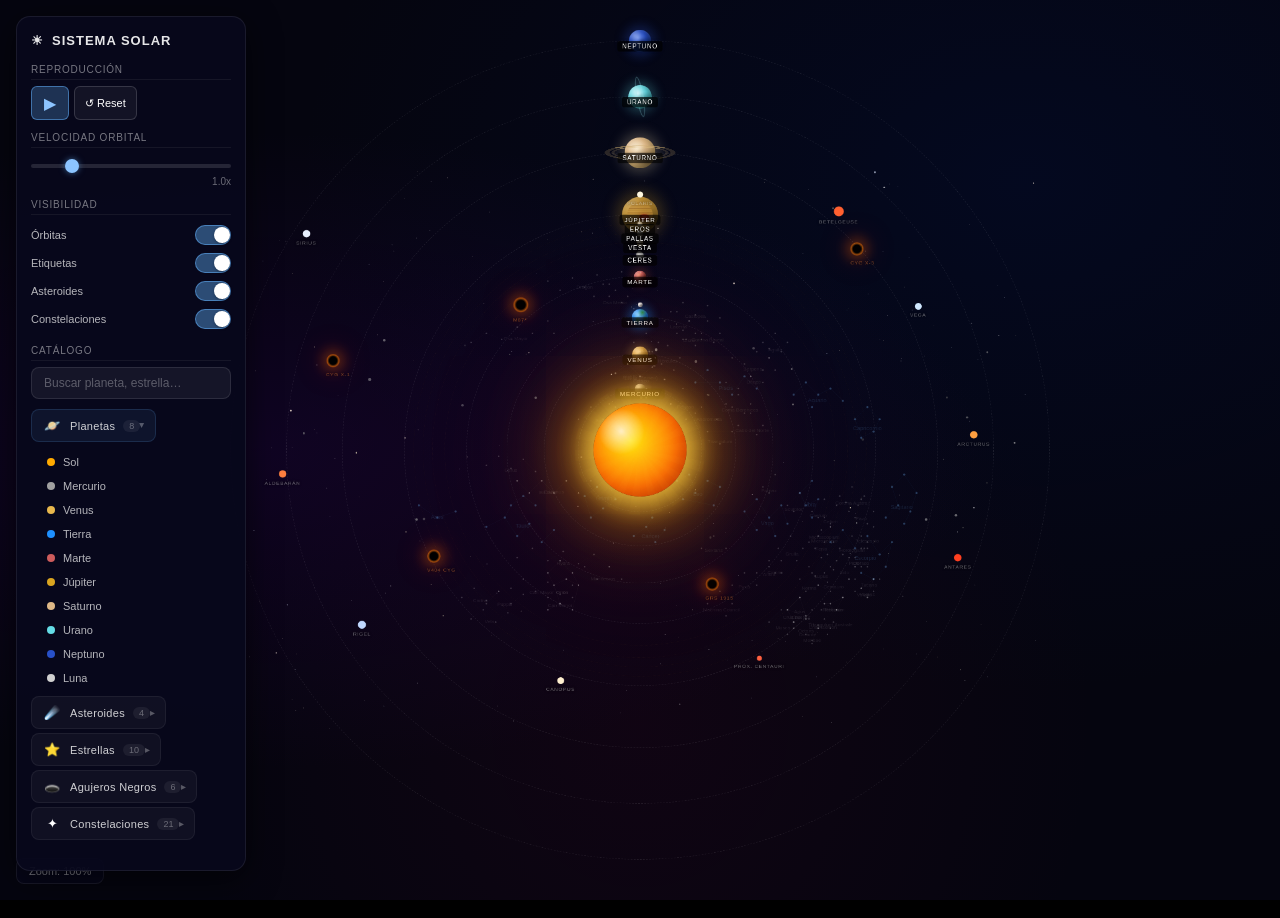
==== commit a040de4a: "fix: corregir sintaxis rota en applyResponsiveScale" ====
--- a/index.html
+++ b/index.html
@@ -61,11 +61,13 @@
     0 0 150px 50px rgba(255,120,0,0.3),
     0 0 220px 80px rgba(255,80,0,0.15),
     inset -10px -10px 25px rgba(180,50,0,0.4);
-  animation:sun-pulse 4s ease-in-out infinite;
+  animation:sun-pulse 4s ease-in-out infinite, sun-rotate 60s linear infinite;
 }
 .sun::before{
   content:'';position:absolute;inset:-30px;border-radius:50%;z-index:-1;
-  background:radial-gradient(circle,rgba(255,200,50,0.25) 0%,transparent 65%);
+  background:
+    radial-gradient(circle,rgba(255,200,50,0.25) 0%,transparent 65%),
+    repeating-conic-gradient(rgba(255,200,50,0.03) 0deg 10deg, transparent 10deg 20deg);
   animation:corona 3s ease-in-out infinite alternate;
 }
 .sun::after{
@@ -79,6 +81,10 @@
 @keyframes corona{
   0%{transform:scale(1);opacity:0.7;}
   100%{transform:scale(1.25);opacity:0.3;}
+}
+@keyframes sun-rotate{
+  from{transform:rotate(0deg);}
+  to{transform:rotate(360deg);}
 }
 
 /* ========== ÓRBITAS ========== */
@@ -565,7 +571,7 @@
 
 @media(max-width:768px){
   #controls-toggle,#controls-overlay,#controls{display:none!important;}
-  #solar-system,.orbit,.planet,.famous-asteroid,.famous-star,.blackhole-marker{touch-action:manipulation;}
+  #solar-system,.orbit,.planet,.famous-asteroid,.famous-star,.blackhole-marker,.sun,.moon{touch-action:manipulation;}
   #controls-overlay{
     display:block;position:fixed;inset:0;z-index:98;
     background:rgba(0,0,0,0.4);opacity:0;pointer-events:none;
@@ -643,7 +649,7 @@
   #mobile-reset-btn{background:none;border:none;color:#8cc4ff;font-size:16px;cursor:pointer;padding:2px 4px;line-height:1;}
   .star-container{pointer-events:none;}
   .star.twinkle{animation:none;}
-  .planet:active,.famous-asteroid:active,.famous-star:active,.blackhole-marker:active{filter:brightness(2);outline:2px solid rgba(255,255,255,0.5);outline-offset:2px;}
+  .planet:active,.famous-asteroid:active,.famous-star:active,.blackhole-marker:active,.sun:active,.moon:active{filter:brightness(2);outline:2px solid rgba(255,255,255,0.5);outline-offset:2px;}
 
   #info-panel{bottom:0;right:0;left:0;width:100%;border-radius:16px 16px 0 0;max-height:35vh;padding:14px 16px calc(14px + env(safe-area-inset-bottom));transform:translateY(100%);overflow-y:auto;}
   #info-panel.visible{transform:translateY(0);}
@@ -689,7 +695,7 @@
 
 <div id="solar-system">
 <div class="system-content">
-  <div class="sun"></div>
+  <div class="sun" onclick="onSunClick()" role="button" tabindex="0"></div>
   <div class="orbit" style="--radius:100px;--period:4s;" data-planet="mercury">
     <div class="planet mercury" onclick="onPlanetClick('mercury')"></div>
     <span class="planet-label">Mercurio</span>
@@ -700,7 +706,7 @@
   </div>
   <div class="orbit" style="--radius:215px;--period:10s;" data-planet="earth">
     <div class="planet earth" onclick="onPlanetClick('earth')">
-      <div class="moon-orbit"><div class="moon"></div></div>
+      <div class="moon-orbit"><div class="moon" onclick="onMoonClick()" role="button" tabindex="0"></div></div>
     </div>
     <span class="planet-label">Tierra</span>
   </div>
@@ -908,7 +914,9 @@
   jupiter:{name:'Júpiter',type:'Gigante gaseoso',color:'#daa520',diameter:'142,984 km',distance:'778.6 M km',period:'11.86 años',temp:'-110°C',moons:'95',gravity:'24.79 m/s²',fact:'<strong>Dato curioso:</strong> Júpiter es tan masivo que podría contener todos los demás planetas juntos. Su Gran Mancha Roja lleva activa al menos 350 años.'},
   saturn:{name:'Saturno',type:'Gigante gaseoso',color:'#deb887',diameter:'120,536 km',distance:'1,433.5 M km',period:'29.46 años',temp:'-140°C',moons:'146',gravity:'10.44 m/s²',fact:'<strong>Dato curioso:</strong> Los anillos de Saturno están compuestos de hielo y roca. Es tan poco denso que flotaría en agua.'},
   uranus:{name:'Urano',type:'Gigante de hielo',color:'#64dce6',diameter:'51,118 km',distance:'2,872.5 M km',period:'84 años',temp:'-195°C',moons:'28',gravity:'8.87 m/s²',fact:'<strong>Dato curioso:</strong> Urano rota de lado con un eje inclinado 98°. Fue el primer planeta descubierto con telescopio en 1781.'},
-  neptune:{name:'Neptuno',type:'Gigante de hielo',color:'#2850c8',diameter:'49,528 km',distance:'4,495.1 M km',period:'165 años',temp:'-200°C',moons:'16',gravity:'11.15 m/s²',fact:'<strong>Dato curioso:</strong> Neptuno tiene los vientos más rápidos del sistema solar, alcanzando 2,100 km/h.'}
+  neptune:{name:'Neptuno',type:'Gigante de hielo',color:'#2850c8',diameter:'49,528 km',distance:'4,495.1 M km',period:'165 años',temp:'-200°C',moons:'16',gravity:'11.15 m/s²',fact:'<strong>Dato curioso:</strong> Neptuno tiene los vientos más rápidos del sistema solar, alcanzando 2,100 km/h.'},
+  sun:{name:'Sol',type:'Estrella enana amarilla',color:'#ffaa00',diameter:'1,391,000 km',distance:'0 km (centro)',period:'25.4 días (rotación)',temp:'5,505°C',moons:'8 (planetas)',gravity:'274 m/s²',fact:'<strong>Dato curioso:</strong> El Sol contiene el 99.86% de la masa del sistema solar. Su temperatura en el núcleo alcanza los 15 millones de °C y cada segundo convierte 600 millones de toneladas de hidrógeno en helio.'},
+  moon:{name:'Luna',type:'Satélite natural',color:'#d0d0d0',diameter:'3,475 km',distance:'384,400 km de la Tierra',period:'27.3 días',temp:'-20°C (promedio)',moons:'0',gravity:'1.62 m/s²',fact:'<strong>Dato curioso:</strong> La Luna se aleja de la Tierra unos 3.8 cm cada año. Es el quinto satélite natural más grande del sistema solar y el único cuerpo celeste donde los humanos han caminado.'}
 };
 
 const asteroidData = {
@@ -1012,11 +1020,14 @@
 }
 
 // Planetas
-const planetKeys = ['mercury','venus','earth','mars','jupiter','saturn','uranus','neptune'];
-const planetNames = ['Mercurio','Venus','Tierra','Marte','Júpiter','Saturno','Urano','Neptuno'];
-const planetColors = ['#a0a0a0','#e8b84d','#1e90ff','#cd5c5c','#daa520','#deb887','#64dce6','#2850c8'];
+const planetKeys = ['sun','mercury','venus','earth','mars','jupiter','saturn','uranus','neptune','moon'];
+const planetNames = ['Sol','Mercurio','Venus','Tierra','Marte','Júpiter','Saturno','Urano','Neptuno','Luna'];
+const planetColors = ['#ffaa00','#a0a0a0','#e8b84d','#1e90ff','#cd5c5c','#daa520','#deb887','#64dce6','#2850c8','#d0d0d0'];
 const pBtns = $('planet-buttons');
-planetKeys.forEach((k, i) => createItem(pBtns, planetNames[i], k, onPlanetClick, planetColors[i]));
+planetKeys.forEach((k, i) => {
+  const fn = k === 'sun' ? onSunClick : k === 'moon' ? onMoonClick : onPlanetClick;
+  createItem(pBtns, planetNames[i], k, fn, planetColors[i]);
+});
 
 // Asteroides
 const asteroidKeys = ['ceres','vesta','pallas','eros'];
@@ -1171,6 +1182,27 @@
   }
 }
 
+function onSunClick() {
+  if (currentFollowing === 'sun') { stopFollowing(); return; }
+  currentFollowing = 'sun';
+  currentCategory = 'planet';
+  showInfo('sun', 'planet');
+  highlightBtn('sun');
+  els.solarSystem.style.transition = 'transform 0.5s ease';
+  setTransform(1.5, 0, 0);
+  currentZoom = 1.5;
+  els.zoomIndicator.textContent = 'Zoom: 150%';
+  setTimeout(() => { els.solarSystem.style.transition = ''; }, 550);
+}
+
+function onMoonClick() {
+  if (currentFollowing === 'moon') { stopFollowing(); return; }
+  currentFollowing = 'moon';
+  currentCategory = 'planet';
+  showInfo('moon', 'planet');
+  highlightBtn('moon');
+}
+
 function onAsteroidClick(key) {
   if (currentFollowing === key) { stopFollowing(); return; }
   currentFollowing = key;
@@ -1289,7 +1321,7 @@
   currentCategory = null;
   if (followRaf) { cancelAnimationFrame(followRaf); followRaf = null; }
   document.querySelectorAll('.cat-item').forEach(b => b.classList.remove('focused'));
-  document.querySelectorAll('.famous-asteroid,.planet,.famous-star,.blackhole-marker').forEach(p => p.classList.remove('selected'));
+  document.querySelectorAll('.famous-asteroid,.planet,.famous-star,.blackhole-marker,.sun,.moon').forEach(p => p.classList.remove('selected'));
   document.getElementById('mobile-follow-bar')?.classList.remove('show');
   els.solarSystem.style.transition = 'transform 0.6s cubic-bezier(0.4,0,0.2,1)';
   panX = 0; panY = 0;
@@ -1335,7 +1367,7 @@
   currentFollowing = null;
   currentCategory = null;
   document.querySelectorAll('.cat-item').forEach(b => b.classList.remove('focused'));
-  document.querySelectorAll('.famous-asteroid,.planet,.famous-star,.blackhole-marker').forEach(p => p.classList.remove('selected'));
+  document.querySelectorAll('.famous-asteroid,.planet,.famous-star,.blackhole-marker,.sun,.moon').forEach(p => p.classList.remove('selected'));
   els.solarSystem.style.transition = 'transform 0.6s cubic-bezier(0.4,0,0.2,1)';
   panX = 0; panY = 0;
   els.solarSystem.style.transform = 'scale(1) translate(0px, 0px)';
@@ -1544,7 +1576,7 @@
   }
   if (!d) return;
 
-  document.querySelectorAll('.famous-asteroid,.planet,.famous-star,.blackhole-marker').forEach(p => p.classList.remove('selected'));
+  document.querySelectorAll('.famous-asteroid,.planet,.famous-star,.blackhole-marker,.sun,.moon').forEach(p => p.classList.remove('selected'));
 
   let el;
   if (category === 'blackhole') {
@@ -1573,7 +1605,7 @@
 function closeInfo() {
   els.infoPanel.classList.remove('visible');
   els.infoPanel.style.transform = '';
-  document.querySelectorAll('.famous-asteroid,.planet,.famous-star,.blackhole-marker').forEach(p => p.classList.remove('selected'));
+  document.querySelectorAll('.famous-asteroid,.planet,.famous-star,.blackhole-marker,.sun,.moon').forEach(p => p.classList.remove('selected'));
   if (window.innerWidth <= 768) stopFollowing();
 }
 
@@ -1593,7 +1625,6 @@
   scale = Math.max(0.35, Math.min(1, scale));
   currentSystemScale = scale;
   els.systemContent.style.transform = `scale(${scale})`;
-}{scale})`;
 }
 
 // ============ CONSTELACIONES (88 constelaciones IAU) ============
@@ -1767,13 +1798,13 @@
 });
 
 // ============ KEYBOARD NAV ============
-document.querySelectorAll('.planet,.famous-asteroid,.famous-star,.blackhole-marker').forEach(el => {
+document.querySelectorAll('.planet,.famous-asteroid,.famous-star,.blackhole-marker,.sun,.moon').forEach(el => {
   el.setAttribute('tabindex', '0');
   el.setAttribute('role', 'button');
 });
 document.getElementById('solar-system').addEventListener('keydown', (e) => {
   if (e.key !== 'Enter' && e.key !== ' ') return;
-  const target = e.target.closest('.planet,.famous-asteroid,.famous-star,.blackhole-marker');
+  const target = e.target.closest('.planet,.famous-asteroid,.famous-star,.blackhole-marker,.sun,.moon');
   if (!target) return;
   e.preventDefault();
   target.click();
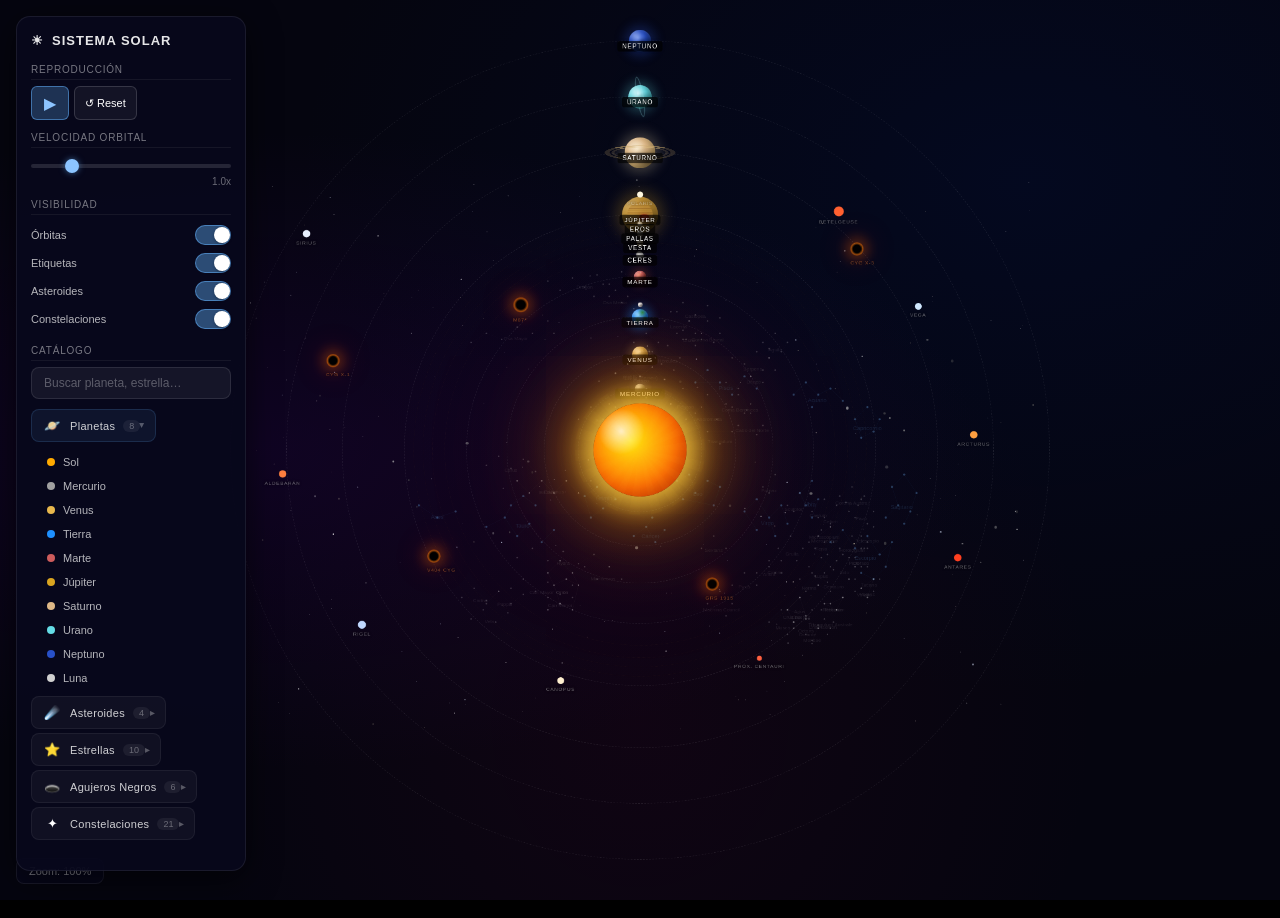
==== commit 21a2376d: "fix: corregir menú móvil (quitar !important que ocultaba toggle) y will-change:auto para evitar parp" ====
--- a/index.html
+++ b/index.html
@@ -570,8 +570,9 @@
 #controls-toggle,#controls-overlay{display:none;}
 
 @media(max-width:768px){
-  #controls-toggle,#controls-overlay,#controls{display:none!important;}
-  #solar-system,.orbit,.planet,.famous-asteroid,.famous-star,.blackhole-marker,.sun,.moon{touch-action:manipulation;}
+  #controls{display:none;}
+  #solar-system{will-change:auto;touch-action:manipulation;}
+  .orbit,.planet,.famous-asteroid,.famous-star,.blackhole-marker,.sun,.moon{touch-action:manipulation;}
   #controls-overlay{
     display:block;position:fixed;inset:0;z-index:98;
     background:rgba(0,0,0,0.4);opacity:0;pointer-events:none;
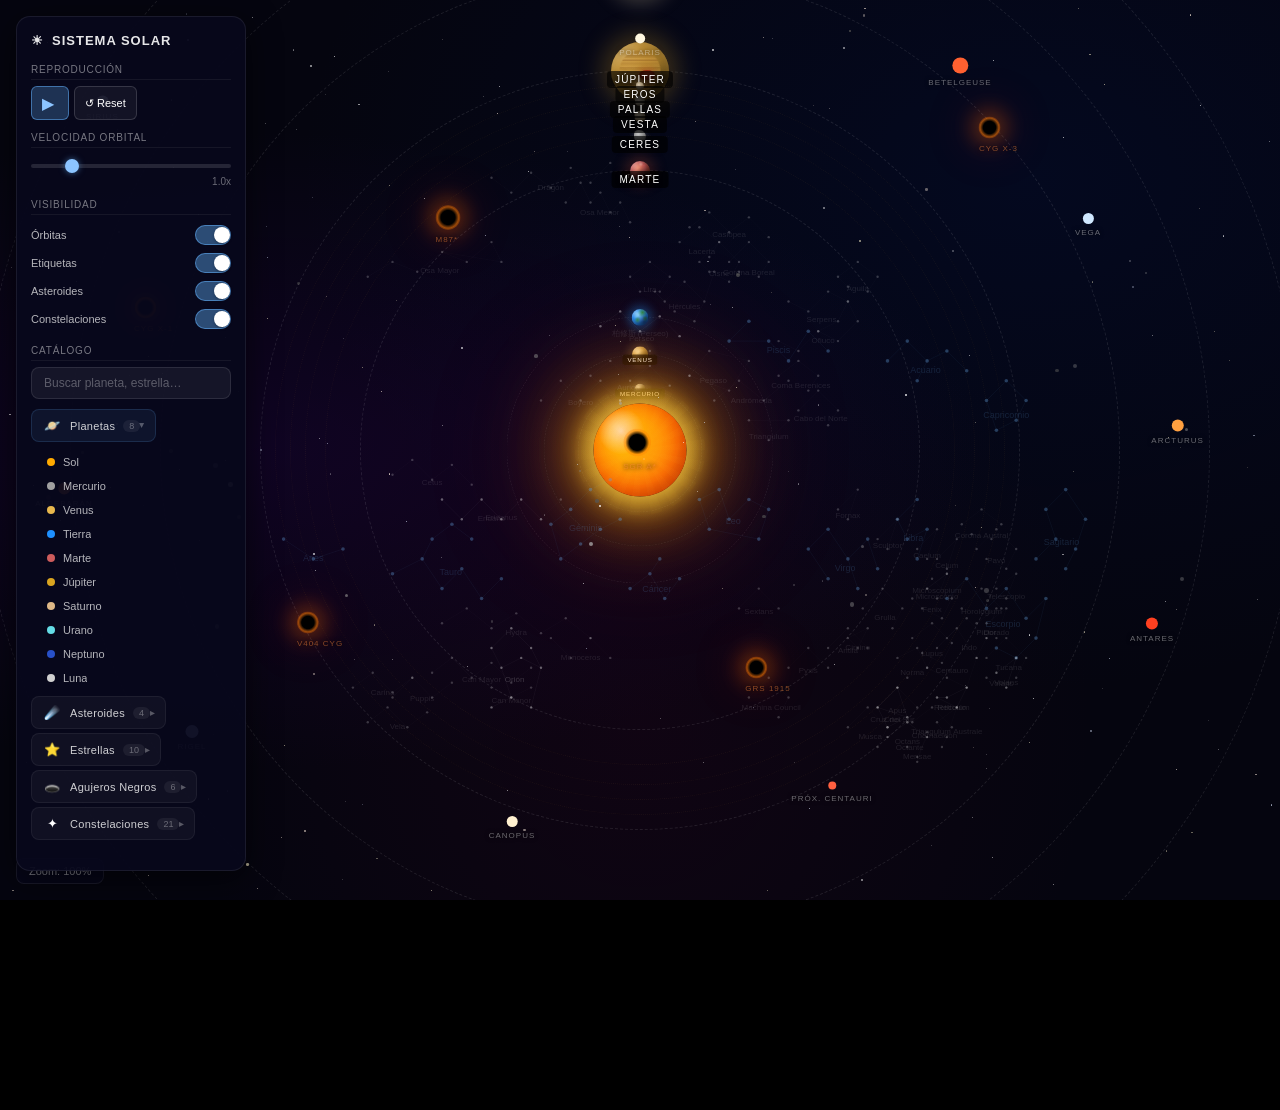
==== commit 15882e0e: "fix: accesibilidad, rendimiento y semántica - divs→buttons, prefers-reduced-motion completo, focus-v" ====
--- a/index.html
+++ b/index.html
@@ -16,8 +16,10 @@
 *{margin:0;padding:0;box-sizing:border-box;}
 :root{--speed:1;}
 html,body{width:100%;height:100%;background:#000;color:#fff;font-family:'Segoe UI',Tahoma,sans-serif;overflow:hidden;user-select:none;-webkit-user-select:none;-webkit-tap-highlight-color:rgba(100,180,255,0.3);}
-button{font-family:inherit;background:none;border:none;color:inherit;cursor:pointer;}
+button{font-family:inherit;background:none;border:none;color:inherit;cursor:pointer;padding:0;margin:0;text-align:left;}
+button:focus-visible{outline:2px solid rgba(100,180,255,0.6);outline-offset:2px;}
 .cat-header:focus-visible,.toggle:focus-visible{outline:2px solid rgba(100,180,255,0.6);outline-offset:2px;}
+.planet:focus-visible,.famous-asteroid:focus-visible,.famous-star:focus-visible,.blackhole-marker:focus-visible,.sun:focus-visible,.moon:focus-visible{outline:2px solid rgba(100,180,255,0.8);outline-offset:4px;}
 
 /* ========== FONDO ========== */
 #solar-system{
@@ -408,6 +410,7 @@
   box-shadow:0 8px 32px rgba(0,0,0,0.6);
   max-height:calc(100vh - 32px);
   overflow-y:auto;
+  overscroll-behavior:contain;
   scrollbar-width:thin;scrollbar-color:rgba(255,255,255,0.12) transparent;
   -webkit-overflow-scrolling:touch;
 }
@@ -687,7 +690,7 @@
   @keyframes loadspin{to{transform:rotate(360deg);}}
   #loader p{font-size:12px;color:rgba(255,255,255,0.3);margin:0;}
   @media(max-width:768px){#loader p{font-size:10px;}}
-  @media(prefers-reduced-motion:reduce){.twinkle,.sun,.star-dot,.blackhole-dot,.spinner{animation:none!important;}#controls,#info-panel{transition:none!important;}}
+  @media(prefers-reduced-motion:reduce){.twinkle,.sun,.star-dot,.blackhole-dot,.spinner,.orbit,.famous-asteroid,.planet{animation:none!important;}#controls,#info-panel{transition:none!important;}}
 </style>
 </head>
 <body>
@@ -696,117 +699,117 @@
 
 <div id="solar-system">
 <div class="system-content">
-  <div class="sun" onclick="onSunClick()" role="button" tabindex="0"></div>
+  <button class="sun" onclick="onSunClick()" aria-label="Sol" type="button"></button>
   <div class="orbit" style="--radius:100px;--period:4s;" data-planet="mercury">
-    <div class="planet mercury" onclick="onPlanetClick('mercury')"></div>
+    <button class="planet mercury" onclick="onPlanetClick('mercury')" aria-label="Mercurio" type="button"></button>
     <span class="planet-label">Mercurio</span>
   </div>
   <div class="orbit" style="--radius:155px;--period:7s;" data-planet="venus">
-    <div class="planet venus" onclick="onPlanetClick('venus')"></div>
+    <button class="planet venus" onclick="onPlanetClick('venus')" aria-label="Venus" type="button"></button>
     <span class="planet-label">Venus</span>
   </div>
   <div class="orbit" style="--radius:215px;--period:10s;" data-planet="earth">
-    <div class="planet earth" onclick="onPlanetClick('earth')">
-      <div class="moon-orbit"><div class="moon" onclick="onMoonClick()" role="button" tabindex="0"></div></div>
-    </div>
+    <button class="planet earth" onclick="onPlanetClick('earth')" aria-label="Tierra" type="button">
+      <div class="moon-orbit"><button class="moon" onclick="onMoonClick()" aria-label="Luna" type="button"></button></div>
+    </button>
     <span class="planet-label">Tierra</span>
   </div>
   <div class="orbit" style="--radius:280px;--period:14s;" data-planet="mars">
-    <div class="planet mars" onclick="onPlanetClick('mars')"></div>
+    <button class="planet mars" onclick="onPlanetClick('mars')" aria-label="Marte" type="button"></button>
     <span class="planet-label">Marte</span>
   </div>
   <div class="orbit" style="--radius:380px;--period:22s;" data-planet="jupiter">
-    <div class="planet jupiter" onclick="onPlanetClick('jupiter')"></div>
+    <button class="planet jupiter" onclick="onPlanetClick('jupiter')" aria-label="Júpiter" type="button"></button>
     <span class="planet-label">Júpiter</span>
   </div>
   <div class="orbit" style="--radius:480px;--period:30s;" data-planet="saturn">
-    <div class="planet saturn" onclick="onPlanetClick('saturn')">
+    <button class="planet saturn" onclick="onPlanetClick('saturn')" aria-label="Saturno" type="button">
       <div class="saturn-rings"></div>
-    </div>
+    </button>
     <span class="planet-label">Saturno</span>
   </div>
   <div class="orbit" style="--radius:570px;--period:40s;" data-planet="uranus">
-    <div class="planet uranus" onclick="onPlanetClick('uranus')"></div>
+    <button class="planet uranus" onclick="onPlanetClick('uranus')" aria-label="Urano" type="button"></button>
     <span class="planet-label">Urano</span>
   </div>
   <div class="orbit" style="--radius:660px;--period:50s;" data-planet="neptune">
-    <div class="planet neptune" onclick="onPlanetClick('neptune')"></div>
+    <button class="planet neptune" onclick="onPlanetClick('neptune')" aria-label="Neptuno" type="button"></button>
     <span class="planet-label">Neptuno</span>
   </div>
   <!-- ASTEROIDES FAMOSOS -->
   <div class="orbit asteroid-orbit" style="--radius:315px;--period:16s;" data-planet="ceres">
-    <div class="famous-asteroid ceres" onclick="onAsteroidClick('ceres')"></div>
+    <button class="famous-asteroid ceres" onclick="onAsteroidClick('ceres')" aria-label="Ceres" type="button"></button>
     <span class="planet-label">Ceres</span>
   </div>
   <div class="orbit asteroid-orbit" style="--radius:335px;--period:19s;" data-planet="vesta">
-    <div class="famous-asteroid vesta" onclick="onAsteroidClick('vesta')"></div>
+    <button class="famous-asteroid vesta" onclick="onAsteroidClick('vesta')" aria-label="Vesta" type="button"></button>
     <span class="planet-label">Vesta</span>
   </div>
   <div class="orbit asteroid-orbit" style="--radius:350px;--period:21s;" data-planet="pallas">
-    <div class="famous-asteroid pallas" onclick="onAsteroidClick('pallas')"></div>
+    <button class="famous-asteroid pallas" onclick="onAsteroidClick('pallas')" aria-label="Pallas" type="button"></button>
     <span class="planet-label">Pallas</span>
   </div>
   <div class="orbit asteroid-orbit" style="--radius:365px;--period:24s;" data-planet="eros">
-    <div class="famous-asteroid eros" onclick="onAsteroidClick('eros')"></div>
+    <button class="famous-asteroid eros" onclick="onAsteroidClick('eros')" aria-label="Eros" type="button"></button>
     <span class="planet-label">Eros</span>
   </div>
   <!-- ESTRELLAS FAMOSAS (fijas en fondo) -->
-  <div class="famous-star" style="left:8%;top:12%;" onclick="onStarClick('sirius')">
+  <button class="famous-star" style="left:8%;top:12%;" onclick="onStarClick('sirius')" aria-label="Sirius" type="button">
     <div class="star-dot sirius"></div><span class="star-label">Sirius</span>
-  </div>
-  <div class="famous-star" style="left:75%;top:8%;" onclick="onStarClick('betelgeuse')">
+  </button>
+  <button class="famous-star" style="left:75%;top:8%;" onclick="onStarClick('betelgeuse')" aria-label="Betelgeuse" type="button">
     <div class="star-dot betelgeuse"></div><span class="star-label">Betelgeuse</span>
-  </div>
-  <div class="famous-star" style="left:50%;top:5%;" onclick="onStarClick('polaris')">
+  </button>
+  <button class="famous-star" style="left:50%;top:5%;" onclick="onStarClick('polaris')" aria-label="Polaris" type="button">
     <div class="star-dot polaris"></div><span class="star-label">Polaris</span>
-  </div>
-  <div class="famous-star" style="left:85%;top:25%;" onclick="onStarClick('vega')">
+  </button>
+  <button class="famous-star" style="left:85%;top:25%;" onclick="onStarClick('vega')" aria-label="Vega" type="button">
     <div class="star-dot vega"></div><span class="star-label">Vega</span>
-  </div>
-  <div class="famous-star" style="left:15%;top:82%;" onclick="onStarClick('rigel')">
+  </button>
+  <button class="famous-star" style="left:15%;top:82%;" onclick="onStarClick('rigel')" aria-label="Rigel" type="button">
     <div class="star-dot rigel"></div><span class="star-label">Rigel</span>
-  </div>
-  <div class="famous-star" style="left:90%;top:70%;" onclick="onStarClick('antares')">
+  </button>
+  <button class="famous-star" style="left:90%;top:70%;" onclick="onStarClick('antares')" aria-label="Antares" type="button">
     <div class="star-dot antares"></div><span class="star-label">Antares</span>
-  </div>
-  <div class="famous-star" style="left:5%;top:55%;" onclick="onStarClick('aldebaran')">
+  </button>
+  <button class="famous-star" style="left:5%;top:55%;" onclick="onStarClick('aldebaran')" aria-label="Aldebarán" type="button">
     <div class="star-dot aldebaran"></div><span class="star-label">Aldebarán</span>
-  </div>
-  <div class="famous-star" style="left:65%;top:88%;" onclick="onStarClick('proxima')">
+  </button>
+  <button class="famous-star" style="left:65%;top:88%;" onclick="onStarClick('proxima')" aria-label="Próxima Centauri" type="button">
     <div class="star-dot proxima"></div><span class="star-label">Próx. Centauri</span>
-  </div>
-  <div class="famous-star" style="left:40%;top:92%;" onclick="onStarClick('canopus')">
+  </button>
+  <button class="famous-star" style="left:40%;top:92%;" onclick="onStarClick('canopus')" aria-label="Canopus" type="button">
     <div class="star-dot canopus"></div><span class="star-label">Canopus</span>
-  </div>
-  <div class="famous-star" style="left:92%;top:48%;" onclick="onStarClick('arcturus')">
+  </button>
+  <button class="famous-star" style="left:92%;top:48%;" onclick="onStarClick('arcturus')" aria-label="Arcturus" type="button">
     <div class="star-dot arcturus"></div><span class="star-label">Arcturus</span>
-  </div>
+  </button>
   <!-- AGUJEROS NEGROS -->
-  <div class="blackhole-marker" style="left:50%;top:50%;transform:translate(-50%,-50%);" onclick="onBlackholeClick('sagittarius')">
+  <button class="blackhole-marker" style="left:50%;top:50%;transform:translate(-50%,-50%);" onclick="onBlackholeClick('sagittarius')" aria-label="Sagittarius A*" type="button">
     <div class="blackhole-dot sagittarius"></div><span class="blackhole-label">Sgr A*</span>
-  </div>
-  <div class="blackhole-marker" style="left:35%;top:25%;" onclick="onBlackholeClick('m87')">
+  </button>
+  <button class="blackhole-marker" style="left:35%;top:25%;" onclick="onBlackholeClick('m87')" aria-label="M87*" type="button">
     <div class="blackhole-dot m87"></div><span class="blackhole-label">M87*</span>
-  </div>
-  <div class="blackhole-marker" style="left:12%;top:35%;" onclick="onBlackholeClick('cygnus')">
+  </button>
+  <button class="blackhole-marker" style="left:12%;top:35%;" onclick="onBlackholeClick('cygnus')" aria-label="Cygnus X-1" type="button">
     <div class="blackhole-dot"></div><span class="blackhole-label">Cyg X-1</span>
-  </div>
-  <div class="blackhole-marker" style="left:78%;top:15%;" onclick="onBlackholeClick('cygnusx3')">
+  </button>
+  <button class="blackhole-marker" style="left:78%;top:15%;" onclick="onBlackholeClick('cygnusx3')" aria-label="Cygnus X-3" type="button">
     <div class="blackhole-dot"></div><span class="blackhole-label">Cyg X-3</span>
-  </div>
-  <div class="blackhole-marker" style="left:60%;top:75%;" onclick="onBlackholeClick('grs')">
+  </button>
+  <button class="blackhole-marker" style="left:60%;top:75%;" onclick="onBlackholeClick('grs')" aria-label="GRS 1915+105" type="button">
     <div class="blackhole-dot"></div><span class="blackhole-label">GRS 1915</span>
-  </div>
-  <div class="blackhole-marker" style="left:25%;top:70%;" onclick="onBlackholeClick('v404')">
+  </button>
+  <button class="blackhole-marker" style="left:25%;top:70%;" onclick="onBlackholeClick('v404')" aria-label="V404 Cygni" type="button">
     <div class="blackhole-dot"></div><span class="blackhole-label">V404 Cyg</span>
-  </div>
+  </button>
   <canvas id="constellation-canvas"></canvas>
   <div class="star-container"></div>
   <div class="asteroid-belt" id="asteroid-belt"></div>
 </div>
 </div>
 
-<div id="controls-overlay" onclick="toggleMobileControls()"></div>
+<button id="controls-overlay" onclick="toggleMobileControls()" aria-label="Cerrar controles" type="button"></button>
 <button id="controls-toggle" onclick="toggleMobileControls()" aria-label="Abrir controles">☀</button>
 
 <div id="controls">
@@ -1012,7 +1015,8 @@
 
 // ============ BOTONES POR CATEGORÍA ============
 function createItem(container, name, key, clickFn, color) {
-  const item = document.createElement('div');
+  const item = document.createElement('button');
+  item.type = 'button';
   item.className = 'cat-item';
   item.dataset.key = key;
   item.onclick = (e) => { e.stopPropagation(); clickFn(key); if (window.innerWidth <= 768) closeMobileControls(); };
@@ -1346,12 +1350,18 @@
   return ((now / (period / currentSpeed)) % 1) * 2 * Math.PI;
 }
 
+// Cache orbit radii to avoid layout reads in render
+const orbitRadii = {};
+document.querySelectorAll('.orbit[data-planet]').forEach(o => {
+  orbitRadii[o.dataset.planet] = parseFloat(o.style.getPropertyValue('--radius'));
+});
+
 function trackPlanetLoop() {
   if (!currentFollowing) { followRaf = null; return; }
   const orbit = document.querySelector(`[data-planet="${currentFollowing}"]`);
   if (!orbit) { followRaf = null; return; }
 
-  const radius = parseFloat(orbit.style.getPropertyValue('--radius'));
+  const radius = orbitRadii[currentFollowing] || parseFloat(orbit.style.getPropertyValue('--radius'));
   const angle = getCurrentAngle(orbit);
 
   const offsetX = Math.sin(angle) * radius * currentSystemScale;
@@ -1456,7 +1466,8 @@
 els.solarSystem.addEventListener('mousedown', (e) => {
   if (currentFollowing || e.button !== 0) return;
   if (e.target.closest('.planet') || e.target.closest('.famous-asteroid') ||
-      e.target.closest('.famous-star') || e.target.closest('.blackhole-marker')) return;
+      e.target.closest('.famous-star') || e.target.closest('.blackhole-marker') ||
+      e.target.closest('.sun') || e.target.closest('.moon')) return;
   isDragging = true; dragMoved = false;
   dragStartX = e.clientX; dragStartY = e.clientY;
   dragPanStartX = panX; dragPanStartY = panY;
@@ -1481,7 +1492,8 @@
 els.solarSystem.addEventListener('touchstart', (e) => {
   if (currentFollowing || e.touches.length !== 1) return;
   if (e.target.closest('.planet') || e.target.closest('.famous-asteroid') ||
-      e.target.closest('.famous-star') || e.target.closest('.blackhole-marker')) return;
+      e.target.closest('.famous-star') || e.target.closest('.blackhole-marker') ||
+      e.target.closest('.sun') || e.target.closest('.moon')) return;
   touchId = e.touches[0].identifier;
   isDragging = true; dragMoved = false;
   dragStartX = e.touches[0].clientX; dragStartY = e.touches[0].clientY;
@@ -1534,16 +1546,6 @@
     infoPanel.classList.add('visible');
   }
 }, { passive: true });
-
-// On mobile, tap empty space to stop following
-els.solarSystem.addEventListener('click', (e) => {
-  if (window.innerWidth > 768) return;
-  if (!currentFollowing) return;
-  if (e.target.closest('.planet') || e.target.closest('.famous-asteroid') ||
-      e.target.closest('.famous-star') || e.target.closest('.blackhole-marker') ||
-      e.target.closest('#info-panel')) return;
-  stopFollowing();
-});
 
 // On mobile, click on orbit ring activates the planet
 document.addEventListener('click', (e) => {
@@ -1610,8 +1612,19 @@
   if (window.innerWidth <= 768) stopFollowing();
 }
 
-// ============ CLICK FUERA ============
+// ============ CLICK EN SOLAR SYSTEM ============
 els.solarSystem.addEventListener('click', (e) => {
+  // Mobile: tap empty space to stop following
+  if (window.innerWidth <= 768 && currentFollowing) {
+    if (!e.target.closest('.planet') && !e.target.closest('.famous-asteroid') &&
+        !e.target.closest('.famous-star') && !e.target.closest('.blackhole-marker') &&
+        !e.target.closest('.sun') && !e.target.closest('.moon') &&
+        !e.target.closest('#info-panel')) {
+      stopFollowing();
+    }
+    return;
+  }
+  // Desktop: click on empty space or star background
   if (e.target.id === 'solar-system' || e.target.classList.contains('star')) {
     if (currentFollowing) stopFollowing();
     else closeInfo();
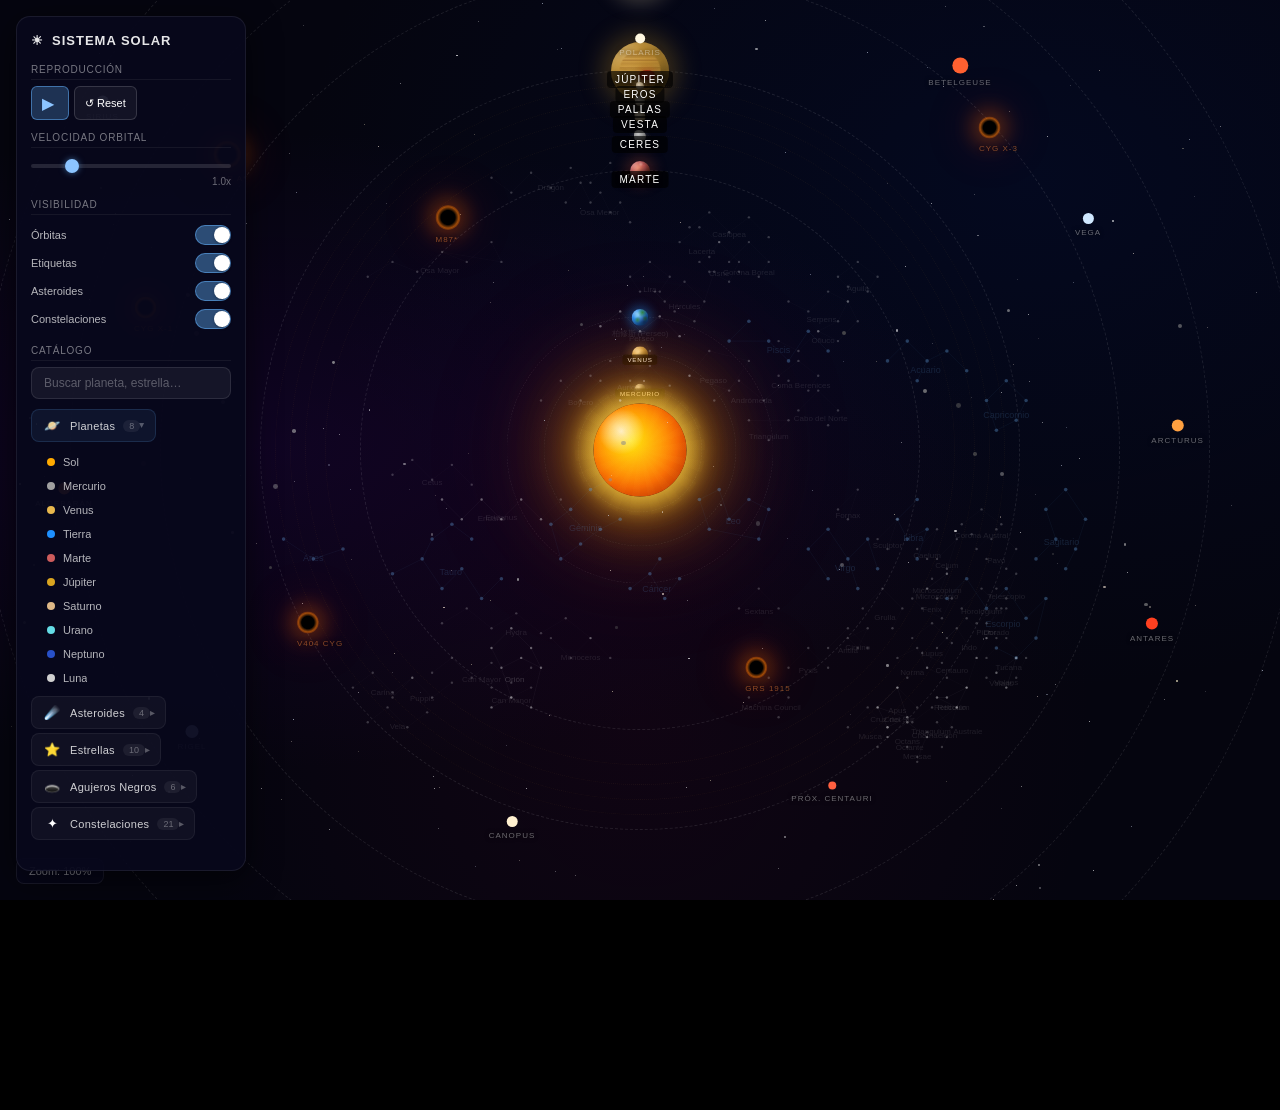
==== commit dd4215e1: "fix: mover Sgr A* lejos del sol, eliminar menú móvil (click directo en planetas)" ====
--- a/index.html
+++ b/index.html
@@ -400,7 +400,6 @@
 
 /* ========== PANEL DE CONTROLES ========== */
 #controls .controls-header{display:flex;align-items:center;justify-content:space-between;margin-bottom:16px;}
-#controls .controls-close{display:none;}
 #controls{
   position:fixed;top:16px;left:16px;z-index:100;
   background:rgba(8,8,28,0.95);
@@ -569,93 +568,19 @@
   padding:6px 12px;font-size:11px;color:rgba(255,255,255,0.5);
 }
 
-/* ========== BOTÓN FLOTANTE Y OVERLAY MÓVIL ========== */
-#controls-toggle,#controls-overlay{display:none;}
-
 @media(max-width:768px){
   #controls{display:none;}
   #solar-system{will-change:auto;touch-action:manipulation;}
   .orbit,.planet,.famous-asteroid,.famous-star,.blackhole-marker,.sun,.moon{touch-action:manipulation;}
-  #controls-overlay{
-    display:block;position:fixed;inset:0;z-index:98;
-    background:rgba(0,0,0,0.4);opacity:0;pointer-events:none;
-    transition:opacity 0.3s ease;
-  }
-  #controls-overlay.open{opacity:1;pointer-events:auto;}
-
-  #controls-toggle{
-    display:flex;position:fixed;bottom:20px;left:50%;transform:translateX(-50%);z-index:99;
-    width:52px;height:52px;border-radius:50%;
-    background:rgba(15,15,40,0.95);border:1px solid rgba(255,255,255,0.15);
-    align-items:center;justify-content:center;
-    font-size:22px;cursor:pointer;box-shadow:0 4px 24px rgba(0,0,0,0.6);
-    transition:transform 0.2s;
-  }
-  #controls-toggle:active{transform:translateX(-50%) scale(0.95);}
-  #controls-toggle.hidden{display:none;}
-
-  #controls{
-    position:fixed;bottom:0;left:0;right:0;top:auto;z-index:99;
-    width:100%;border-radius:20px 20px 0 0;padding:24px 20px calc(24px + env(safe-area-inset-bottom));
-    max-height:75vh;overflow-y:auto;
-    background:rgba(10,10,35,0.98);
-    border:1px solid rgba(255,255,255,0.06);
-    border-bottom:none;
-    box-shadow:0 -8px 40px rgba(0,0,0,0.5);
-    transform:translateY(calc(100% + 40px));
-    transition:transform 0.35s cubic-bezier(0.32,0.72,0,1);
-    scrollbar-width:thin;scrollbar-color:rgba(255,255,255,0.12) transparent;
-  }
-  #controls .controls-header{
-    display:flex;align-items:center;justify-content:space-between;margin-bottom:16px;
-  }
-  #controls .controls-close{
-    width:32px;height:32px;border-radius:50%;background:rgba(255,255,255,0.08);
-    border:none;color:rgba(255,255,255,0.6);font-size:16px;cursor:pointer;
-    display:flex;align-items:center;justify-content:center;flex-shrink:0;
-  }
-  #controls .controls-close:active{background:rgba(255,255,255,0.15);}
-  #controls.open{transform:translateY(0);}
-
-  #controls h1{font-size:16px;font-weight:600;gap:8px;white-space:nowrap;overflow:hidden;text-overflow:ellipsis;}
-  #controls h2 span{font-size:20px;}
-  .ctrl-section{margin-bottom:14px;}
-  .ctrl-section > label{font-size:10px;margin-bottom:6px;padding-bottom:4px;}
-
-  .btn-group{gap:6px;}
-  .btn{padding:8px 14px;font-size:12px;border-radius:8px;min-height:38px;}
-  .btn-play{width:44px;height:38px;font-size:18px;}
-
-  .toggle-row{padding:6px 0;gap:8px;}
-  .toggle-row span{font-size:13px;}
-  .toggle{width:42px;height:24px;border-radius:12px;flex-shrink:0;}
-  .toggle::after{width:18px;height:18px;top:2px;left:3px;}
-  .toggle.on::after{transform:translateX(18px);}
-
-  input[type=range]{height:6px;margin:8px 0;}
-  input[type=range]::-webkit-slider-thumb{width:18px;height:18px;}
-  .speed-val{font-size:11px;margin-top:2px;}
-
-  .cat-header{padding:10px 12px;margin:2px 0;border-radius:10px;}
-  .cat-header-left{gap:10px;}
-  .cat-icon{font-size:16px;width:24px;}
-  .cat-name{font-size:13px;}
-  .cat-count{font-size:10px;padding:2px 8px;}
-  .cat-arrow{font-size:12px;}
-  .cat-list.open{max-height:50vh;}
-  .cat-list-inner{padding:8px 0 6px 4px;}
-  .cat-item{padding:10px 12px;border-radius:8px;font-size:13px;gap:10px;min-height:40px;}
-
-  #zoom-indicator{bottom:20px;left:16px;font-size:10px;padding:4px 10px;border-radius:16px;white-space:nowrap;transform:none;}
+  .star-container{pointer-events:none;}
+  .star.twinkle{animation:none;}
+  .planet:active,.famous-asteroid:active,.famous-star:active,.blackhole-marker:active,.sun:active,.moon:active{filter:brightness(2);outline:2px solid rgba(255,255,255,0.5);outline-offset:2px;}
   #mobile-follow-bar{display:none;position:fixed;bottom:20px;left:50%;transform:translateX(-50%);z-index:90;gap:8px;align-items:center;background:rgba(8,8,28,0.9);border:1px solid rgba(255,255,255,0.1);border-radius:20px;padding:4px 12px 4px 14px;font-size:11px;}
   #mobile-follow-bar.show{display:flex;}
   #mobile-follow-name{color:rgba(255,255,255,0.7);}
   #mobile-reset-btn{background:none;border:none;color:#8cc4ff;font-size:16px;cursor:pointer;padding:2px 4px;line-height:1;}
-  .star-container{pointer-events:none;}
-  .star.twinkle{animation:none;}
-  .planet:active,.famous-asteroid:active,.famous-star:active,.blackhole-marker:active,.sun:active,.moon:active{filter:brightness(2);outline:2px solid rgba(255,255,255,0.5);outline-offset:2px;}
-
-  #info-panel{bottom:0;right:0;left:0;width:100%;border-radius:16px 16px 0 0;max-height:35vh;padding:14px 16px calc(14px + env(safe-area-inset-bottom));transform:translateY(100%);overflow-y:auto;}
+
+  #info-panel{bottom:0;right:0;left:0;width:100%;border-radius:16px 16px 0 0;max-height:45vh;padding:14px 16px calc(14px + env(safe-area-inset-bottom));transform:translateY(100%);overflow-y:auto;}
   #info-panel.visible{transform:translateY(0);}
   .info-handle{display:block;height:3px;width:32px;margin-bottom:8px;border-radius:2px;}
   #info-panel h3{font-size:15px;margin-bottom:2px;}
@@ -785,7 +710,7 @@
     <div class="star-dot arcturus"></div><span class="star-label">Arcturus</span>
   </button>
   <!-- AGUJEROS NEGROS -->
-  <button class="blackhole-marker" style="left:50%;top:50%;transform:translate(-50%,-50%);" onclick="onBlackholeClick('sagittarius')" aria-label="Sagittarius A*" type="button">
+  <button class="blackhole-marker" style="left:18%;top:18%;" onclick="onBlackholeClick('sagittarius')" aria-label="Sagittarius A*" type="button">
     <div class="blackhole-dot sagittarius"></div><span class="blackhole-label">Sgr A*</span>
   </button>
   <button class="blackhole-marker" style="left:35%;top:25%;" onclick="onBlackholeClick('m87')" aria-label="M87*" type="button">
@@ -809,13 +734,9 @@
 </div>
 </div>
 
-<button id="controls-overlay" onclick="toggleMobileControls()" aria-label="Cerrar controles" type="button"></button>
-<button id="controls-toggle" onclick="toggleMobileControls()" aria-label="Abrir controles">☀</button>
-
 <div id="controls">
   <div class="controls-header">
     <h1><span aria-hidden="true">☀</span> Sistema Solar</h1>
-    <button class="controls-close" onclick="toggleMobileControls()" aria-label="Cerrar controles">✕</button>
   </div>
   <div class="ctrl-section">
     <label>Reproducción</label>
@@ -1019,7 +940,7 @@
   item.type = 'button';
   item.className = 'cat-item';
   item.dataset.key = key;
-  item.onclick = (e) => { e.stopPropagation(); clickFn(key); if (window.innerWidth <= 768) closeMobileControls(); };
+  item.onclick = (e) => { e.stopPropagation(); clickFn(key); };
   item.innerHTML = `<span class="cat-item-dot" style="background:${color || '#fff'}"></span><span class="cat-item-name">${name}</span>`;
   container.appendChild(item);
 }
@@ -1073,27 +994,6 @@
 if (window.innerWidth <= 768) {
   document.querySelectorAll('.cat-list').forEach(l => l.classList.add('open'));
   document.querySelectorAll('.cat-header').forEach(h => h.classList.add('open'));
-}
-
-// ============ MÓVIL: BOTTOM SHEET ============
-function toggleMobileControls() {
-  const c = $('controls');
-  const o = $('controls-overlay');
-  const t = $('controls-toggle');
-  const isOpen = c.classList.toggle('open');
-  o.classList.toggle('open', isOpen);
-  t.classList.toggle('hidden', isOpen);
-  if (!isOpen) closeInfo();
-}
-
-// Close mobile controls on Escape
-function closeMobileControls() {
-  const c = $('controls');
-  if (c.classList.contains('open')) {
-    c.classList.remove('open');
-    $('controls-overlay').classList.remove('open');
-    $('controls-toggle').classList.remove('hidden');
-  }
 }
 
 // ============ BÚSQUEDA EN CATÁLOGO ============
@@ -1793,9 +1693,8 @@
   if (e.key === 'Escape') {
     if (currentFollowing) stopFollowing();
     closeInfo();
-    closeMobileControls();
-  }
-  if (e.key === 'r' || e.key === 'R') { resetView(); closeMobileControls(); }
+  }
+  if (e.key === 'r' || e.key === 'R') { resetView(); }
   if (e.key === '+' || e.key === '=') {
     currentZoom = Math.min(3, currentZoom + 0.2);
     applyZoom(currentZoom);
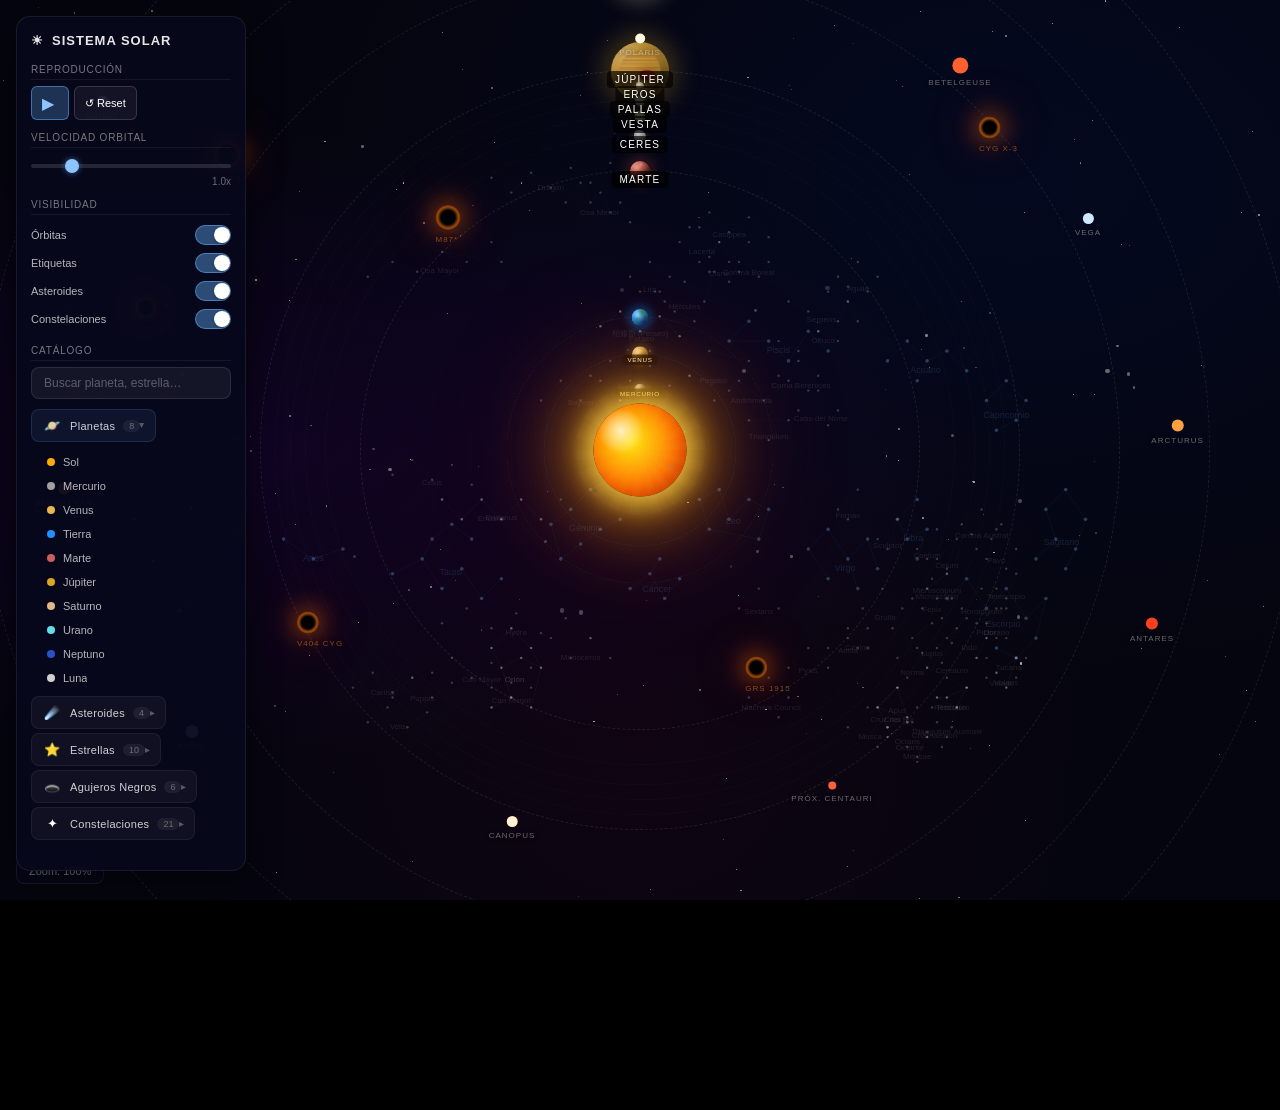
==== commit 358a7bf7: "fix: fondo fijo (no se mueve con zoom) + restaurar órbitas quitando .orbit de prefers-reduced-motion" ====
--- a/index.html
+++ b/index.html
@@ -21,14 +21,17 @@
 .cat-header:focus-visible,.toggle:focus-visible{outline:2px solid rgba(100,180,255,0.6);outline-offset:2px;}
 .planet:focus-visible,.famous-asteroid:focus-visible,.famous-star:focus-visible,.blackhole-marker:focus-visible,.sun:focus-visible,.moon:focus-visible{outline:2px solid rgba(100,180,255,0.8);outline-offset:4px;}
 
-/* ========== FONDO ========== */
-#solar-system{
-  position:relative;width:100vw;height:100vh;
+/* ========== FONDO FIXED ========== */
+#bg-fixed{
+  position:fixed;inset:0;z-index:0;pointer-events:none;
   background:
     radial-gradient(ellipse at 20% 50%, rgba(40,0,80,0.3) 0%, transparent 50%),
     radial-gradient(ellipse at 80% 20%, rgba(0,20,80,0.25) 0%, transparent 50%),
     radial-gradient(ellipse at 50% 80%, rgba(80,0,40,0.15) 0%, transparent 50%),
     #05050f;
+}
+#solar-system{
+  position:relative;width:100vw;height:100vh;z-index:1;
   transform-origin:center center;-webkit-transform-origin:center center;
   will-change:transform;
   touch-action:manipulation;
@@ -615,12 +618,17 @@
   @keyframes loadspin{to{transform:rotate(360deg);}}
   #loader p{font-size:12px;color:rgba(255,255,255,0.3);margin:0;}
   @media(max-width:768px){#loader p{font-size:10px;}}
-  @media(prefers-reduced-motion:reduce){.twinkle,.sun,.star-dot,.blackhole-dot,.spinner,.orbit,.famous-asteroid,.planet{animation:none!important;}#controls,#info-panel{transition:none!important;}}
+  @media(prefers-reduced-motion:reduce){.twinkle,.sun,.star-dot,.blackhole-dot,.spinner,.famous-asteroid{animation:none!important;}#controls,#info-panel{transition:none!important;}}
 </style>
 </head>
 <body>
 
 <div id="loader" role="status" aria-live="polite"><div class="spinner"></div><p>Cargando sistema solar…</p></div>
+
+<div id="bg-fixed">
+  <canvas id="constellation-canvas"></canvas>
+  <div class="star-container"></div>
+</div>
 
 <div id="solar-system">
 <div class="system-content">
@@ -728,8 +736,6 @@
   <button class="blackhole-marker" style="left:25%;top:70%;" onclick="onBlackholeClick('v404')" aria-label="V404 Cygni" type="button">
     <div class="blackhole-dot"></div><span class="blackhole-label">V404 Cyg</span>
   </button>
-  <canvas id="constellation-canvas"></canvas>
-  <div class="star-container"></div>
   <div class="asteroid-belt" id="asteroid-belt"></div>
 </div>
 </div>
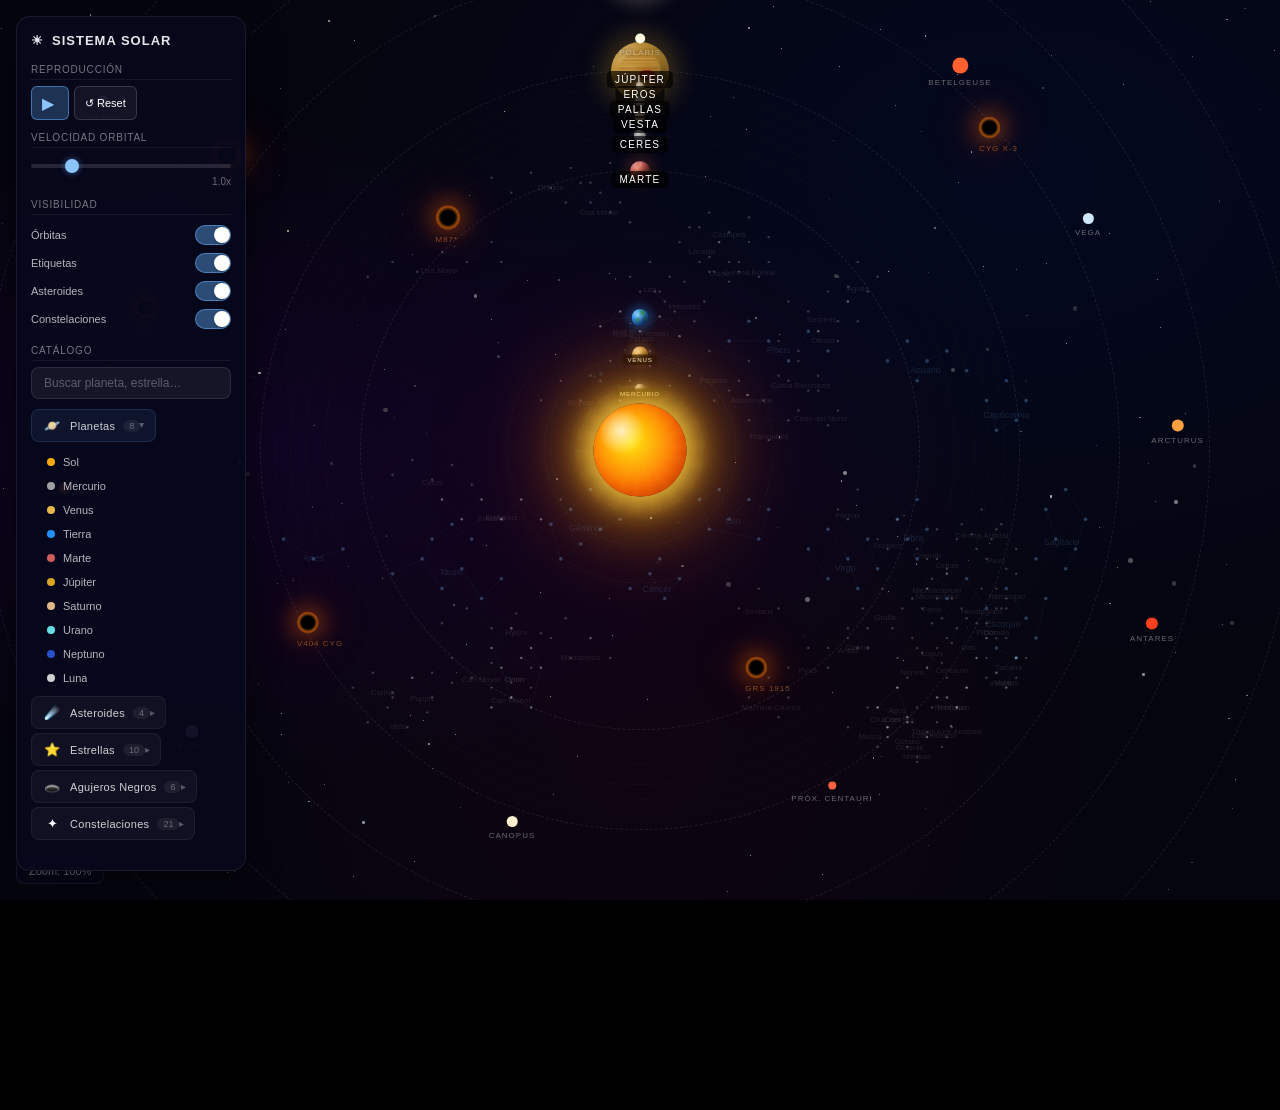
==== commit 6cb1b333: "Separar proyecto en archivos individuales (HTML/CSS/JS) - Extraer todo el CSS a styles.css - Extraer" ====
--- a/index.html
+++ b/index.html
@@ -12,614 +12,7 @@
 <link rel="icon" type="image/svg+xml" href="icon-192.svg">
 <link rel="apple-touch-icon" href="icon-192.svg">
 <title>Sistema Solar - Simulación Interactiva</title>
-<style>
-*{margin:0;padding:0;box-sizing:border-box;}
-:root{--speed:1;}
-html,body{width:100%;height:100%;background:#000;color:#fff;font-family:'Segoe UI',Tahoma,sans-serif;overflow:hidden;user-select:none;-webkit-user-select:none;-webkit-tap-highlight-color:rgba(100,180,255,0.3);}
-button{font-family:inherit;background:none;border:none;color:inherit;cursor:pointer;padding:0;margin:0;text-align:left;}
-button:focus-visible{outline:2px solid rgba(100,180,255,0.6);outline-offset:2px;}
-.cat-header:focus-visible,.toggle:focus-visible{outline:2px solid rgba(100,180,255,0.6);outline-offset:2px;}
-.planet:focus-visible,.famous-asteroid:focus-visible,.famous-star:focus-visible,.blackhole-marker:focus-visible,.sun:focus-visible,.moon:focus-visible{outline:2px solid rgba(100,180,255,0.8);outline-offset:4px;}
-
-/* ========== FONDO FIXED ========== */
-#bg-fixed{
-  position:fixed;inset:0;z-index:0;pointer-events:none;
-  background:
-    radial-gradient(ellipse at 20% 50%, rgba(40,0,80,0.3) 0%, transparent 50%),
-    radial-gradient(ellipse at 80% 20%, rgba(0,20,80,0.25) 0%, transparent 50%),
-    radial-gradient(ellipse at 50% 80%, rgba(80,0,40,0.15) 0%, transparent 50%),
-    #05050f;
-}
-#solar-system{
-  position:relative;width:100vw;height:100vh;z-index:1;
-  transform-origin:center center;-webkit-transform-origin:center center;
-  will-change:transform;
-  touch-action:manipulation;
-}
-#solar-system .system-content{
-  position:absolute;inset:0;
-}
-
-/* ========== ESTRELLAS ========== */
-.star-container{position:absolute;width:100%;height:100%;overflow:hidden;z-index:0;}
-.star{position:absolute;border-radius:50%;background:#fff;}
-.star.twinkle{animation:twinkle linear infinite;}
-@keyframes twinkle{0%,100%{opacity:0.3;}50%{opacity:1;}}
-
-/* ========== CONSTELACIONES ========== */
-#constellation-canvas{
-  position:absolute;inset:0;width:100%;height:100%;z-index:2;
-  pointer-events:none;
-}
-#constellation-canvas.hidden{display:none;}
-
-/* ========== SOL 3D ========== */
-.sun{
-  position:absolute;width:150px;height:150px;border-radius:50%;z-index:10;
-  left:calc(50% - 75px);top:calc(50% - 75px);
-  background:
-    radial-gradient(circle at 30% 30%, rgba(255,255,255,0.9) 0%, transparent 25%),
-    radial-gradient(circle at 40% 40%, #fff700 0%, #ffaa00 30%, #ff6600 60%, #cc3300 85%, #801a00 100%);
-  box-shadow:
-    0 0 40px 15px rgba(255,220,80,0.7),
-    0 0 90px 30px rgba(255,180,0,0.5),
-    0 0 150px 50px rgba(255,120,0,0.3),
-    0 0 220px 80px rgba(255,80,0,0.15),
-    inset -10px -10px 25px rgba(180,50,0,0.4);
-  animation:sun-pulse 4s ease-in-out infinite, sun-rotate 60s linear infinite;
-}
-.sun::before{
-  content:'';position:absolute;inset:-30px;border-radius:50%;z-index:-1;
-  background:
-    radial-gradient(circle,rgba(255,200,50,0.25) 0%,transparent 65%),
-    repeating-conic-gradient(rgba(255,200,50,0.03) 0deg 10deg, transparent 10deg 20deg);
-  animation:corona 3s ease-in-out infinite alternate;
-}
-.sun::after{
-  content:'';position:absolute;inset:-75px;border-radius:50%;z-index:-2;
-  background:radial-gradient(circle,rgba(255,150,0,0.08) 0%,transparent 55%);
-}
-@keyframes sun-pulse{
-  0%,100%{transform:scale(1);}
-  50%{transform:scale(1.05);}
-}
-@keyframes corona{
-  0%{transform:scale(1);opacity:0.7;}
-  100%{transform:scale(1.25);opacity:0.3;}
-}
-@keyframes sun-rotate{
-  from{transform:rotate(0deg);}
-  to{transform:rotate(360deg);}
-}
-
-/* ========== ÓRBITAS ========== */
-.orbit{
-  position:absolute;border-radius:50%;z-index:1;
-  left:calc(50% - var(--radius));top:calc(50% - var(--radius));
-  width:calc(var(--radius)*2);height:calc(var(--radius)*2);
-  border:1px dashed rgba(255,255,255,0.1);
-  animation:spin calc(var(--period) / var(--speed)) linear infinite;
-  transform-origin:center center;
-  -webkit-transform-origin:center center;
-}
-.orbit:hover{border-color:rgba(255,255,255,0.25);}
-.orbit.paused{animation-play-state:paused;}
-@keyframes spin{from{transform:rotate(0deg);}to{transform:rotate(360deg);}}
-
-/* ========== BASE PLANETA 3D ========== */
-.planet{
-  position:absolute;border-radius:50%;z-index:5;cursor:pointer;
-  left:50%;top:calc(-1 * var(--size)/2);
-  transform:translateX(-50%);
-}
-.planet:hover{box-shadow:0 0 26px 11px var(--glow);transform:translateX(-50%) scale(1.25);}
-.planet.selected{box-shadow:0 0 34px 15px var(--glow);transform:translateX(-50%) scale(1.35);}
-
-/* Etiquetas */
-.planet-label{
-  position:absolute;z-index:6;pointer-events:none;
-  left:50%;transform:translateX(-50%);
-  top:calc(var(--size)/2 + 8px);
-  font-size:10px;letter-spacing:1.2px;text-transform:uppercase;
-  color:#fff;text-shadow:0 0 8px rgba(0,0,0,0.95),0 0 4px rgba(0,0,0,0.8);
-  white-space:nowrap;
-  padding:3px 8px;border-radius:4px;
-  background:rgba(0,0,0,0.65);
-}
-.planet-label.hidden{display:none;}
-
-/* ========== PLANETAS 3D - Iluminación desde el Sol (arriba-izquierda) ========== */
-
-/* --- MERCURIO --- */
-.mercury{
-  --size:17px;--glow:rgba(180,180,180,0.6);
-  width:17px;height:17px;
-  background:
-    radial-gradient(circle at 25% 25%, rgba(255,255,255,0.35) 0%, transparent 40%),
-    radial-gradient(circle at 75% 75%, rgba(0,0,0,0.5) 0%, transparent 55%),
-    radial-gradient(circle at 40% 35%, #c8c8c8, #909090 45%, #606060 80%, #3a3a3a);
-  box-shadow:
-    0 0 10px 4px rgba(180,180,180,0.25),
-    inset -3px -3px 6px rgba(0,0,0,0.5),
-    inset 1px 1px 2px rgba(255,255,255,0.15);
-}
-
-/* --- VENUS --- */
-.venus{
-  --size:26px;--glow:rgba(230,180,80,0.6);
-  width:26px;height:26px;
-  background:
-    radial-gradient(circle at 25% 25%, rgba(255,255,255,0.3) 0%, transparent 35%),
-    radial-gradient(circle at 75% 75%, rgba(0,0,0,0.45) 0%, transparent 50%),
-    radial-gradient(circle at 40% 35%, #f0d890, #e0b050 40%, #c49232 75%, #8a6420);
-  box-shadow:
-    0 0 13px 5px rgba(230,180,80,0.25),
-    inset -4px -4px 8px rgba(0,0,0,0.4),
-    inset 1px 1px 3px rgba(255,255,255,0.2);
-}
-
-/* --- TIERRA --- */
-.earth{
-  --size:27px;--glow:rgba(30,144,255,0.6);
-  width:27px;height:27px;
-  background:
-    radial-gradient(circle at 25% 25%, rgba(255,255,255,0.3) 0%, transparent 30%),
-    radial-gradient(circle at 65% 20%, rgba(45,143,62,0.9) 0%, transparent 28%),
-    radial-gradient(circle at 35% 65%, rgba(45,143,62,0.8) 0%, transparent 22%),
-    radial-gradient(circle at 80% 55%, rgba(26,107,42,0.7) 0%, transparent 18%),
-    radial-gradient(circle at 50% 40%, rgba(255,255,255,0.15) 0%, transparent 50%),
-    radial-gradient(circle at 75% 75%, rgba(0,0,30,0.45) 0%, transparent 50%),
-    radial-gradient(circle at 40% 35%, #5cc8ff, #1e90ff 40%, #0066cc 75%, #003366);
-  box-shadow:
-    0 0 16px 6px rgba(30,144,255,0.35),
-    inset -4px -4px 8px rgba(0,0,0,0.4),
-    inset 1px 1px 3px rgba(255,255,255,0.2);
-}
-/* Luna */
-.earth .moon-orbit{
-  position:absolute;width:44px;height:44px;
-  left:calc(50% - 22px);top:calc(50% - 22px);
-  animation:spin calc(2.5s / var(--speed)) linear infinite;
-}
-.earth .moon{
-  position:absolute;width:8px;height:8px;border-radius:50%;
-  background:
-    radial-gradient(circle at 25% 25%, rgba(255,255,255,0.4) 0%, transparent 40%),
-    radial-gradient(circle at 70% 70%, rgba(0,0,0,0.4) 0%, transparent 50%),
-    radial-gradient(circle at 35% 35%, #e8e8e8, #b0b0b0 60%, #808080);
-  left:50%;top:-2px;transform:translateX(-50%);
-}
-
-/* --- MARTE --- */
-.mars{
-  --size:20px;--glow:rgba(200,80,50,0.6);
-  width:20px;height:20px;
-  background:
-    radial-gradient(circle at 25% 25%, rgba(255,255,255,0.25) 0%, transparent 35%),
-    radial-gradient(circle at 55% 15%, rgba(255,255,255,0.3) 0%, transparent 12%),
-    radial-gradient(circle at 75% 75%, rgba(0,0,0,0.5) 0%, transparent 50%),
-    radial-gradient(circle at 40% 35%, #e88060, #cd5c5c 40%, #a04030 70%, #6b2a1a);
-  box-shadow:
-    0 0 13px 5px rgba(200,80,50,0.25),
-    inset -3px -3px 6px rgba(0,0,0,0.5),
-    inset 1px 1px 2px rgba(255,255,255,0.15);
-}
-
-/* --- JÚPITER --- */
-.jupiter{
-  --size:58px;--glow:rgba(218,165,32,0.6);
-  width:58px;height:58px;
-  overflow:hidden;
-  background:
-    radial-gradient(circle at 25% 25%, rgba(255,255,255,0.2) 0%, transparent 35%),
-    radial-gradient(circle at 75% 75%, rgba(0,0,0,0.4) 0%, transparent 50%),
-    #c49232;
-   box-shadow:
-     0 0 24px 9px rgba(218,165,32,0.25),
-     inset -8px -8px 18px rgba(0,0,0,0.35),
-     inset 2px 2px 6px rgba(255,255,255,0.1);
-}
-/* Bandas de Júpiter */
-.jupiter::before{
-  content:'';position:absolute;inset:0;border-radius:50%;
-  background:repeating-linear-gradient(
-    0deg,
-    rgba(180,130,50,0.7) 0px, rgba(200,150,60,0.6) 3px,
-    rgba(160,110,40,0.8) 3px, rgba(220,170,80,0.5) 6px,
-    rgba(190,140,55,0.7) 6px, rgba(170,120,45,0.6) 9px,
-    rgba(210,160,70,0.5) 9px, rgba(185,135,50,0.7) 12px
-  );
-  mask:radial-gradient(circle,black 48%,transparent 52%);
-  -webkit-mask:radial-gradient(circle,black 48%,transparent 52%);
-}
-/* Gran mancha roja */
-.jupiter::after{
-  content:'';position:absolute;width:16px;height:10px;border-radius:50%;
-  background:radial-gradient(ellipse,#d04030,#a02010 60%,#701510);
-  bottom:20px;right:14px;opacity:0.85;
-  box-shadow:0 0 5px 2px rgba(180,50,30,0.35);
-}
-
-/* --- SATURNO --- */
-.saturn{
-  --size:50px;--glow:rgba(245,222,179,0.5);
-  width:50px;height:50px;
-  overflow:visible;
-  background:
-    radial-gradient(circle at 25% 25%, rgba(255,255,255,0.25) 0%, transparent 35%),
-    radial-gradient(circle at 75% 75%, rgba(0,0,0,0.35) 0%, transparent 45%),
-    radial-gradient(circle at 40% 35%, #f5e6c8, #deb887 35%, #c4a265 70%, #8a7040);
-  box-shadow:
-    0 0 20px 7px rgba(245,222,179,0.25),
-    inset -6px -6px 12px rgba(0,0,0,0.3),
-    inset 1px 1px 4px rgba(255,255,255,0.15);
-}
-/* Anillos de Saturno - 3D */
-.saturn-rings{
-  position:absolute;z-index:4;pointer-events:none;
-  left:50%;top:50%;
-  width:100px;height:26px;
-  transform:translate(-50%,-50%) rotateX(78deg);
-}
-.saturn-rings::before{
-  content:'';position:absolute;border-radius:50%;border-style:solid;
-  left:50%;top:50%;transform:translate(-50%,-50%);
-  width:98px;height:98px;
-  border-width:8px;
-  border-color:rgba(200,170,110,0.55) rgba(200,170,110,0.2) rgba(200,170,110,0.55) rgba(200,170,110,0.2);
-}
-.saturn-rings::after{
-  content:'';position:absolute;border-radius:50%;border-style:solid;
-  left:50%;top:50%;transform:translate(-50%,-50%);
-  width:82px;height:82px;
-  border-width:5px;
-  border-color:rgba(220,190,130,0.45) rgba(220,190,130,0.15) rgba(220,190,130,0.45) rgba(220,190,130,0.15);
-}
-
-/* --- URANO --- */
-.uranus{
-  --size:38px;--glow:rgba(100,220,230,0.5);
-  width:38px;height:38px;
-  background:
-    radial-gradient(circle at 25% 25%, rgba(255,255,255,0.3) 0%, transparent 35%),
-    radial-gradient(circle at 75% 75%, rgba(0,0,0,0.35) 0%, transparent 45%),
-    radial-gradient(circle at 40% 35%, #c8f0f4, #64dce6 40%, #3aa8b0 75%, #1a7080);
-  box-shadow:
-    0 0 18px 7px rgba(100,220,230,0.25),
-    inset -6px -6px 12px rgba(0,0,0,0.3),
-    inset 1px 1px 4px rgba(255,255,255,0.2);
-}
-.uranus::before{
-  content:'';position:absolute;
-  width:62px;height:8px;border-radius:50%;
-  left:50%;top:50%;transform:translate(-50%,-50%) rotateZ(80deg);
-  border:2px solid rgba(150,230,240,0.25);
-  pointer-events:none;
-}
-
-/* --- NEPTUNO --- */
-.neptune{
-  --size:36px;--glow:rgba(40,80,200,0.6);
-  width:36px;height:36px;
-  background:
-    radial-gradient(circle at 25% 25%, rgba(255,255,255,0.25) 0%, transparent 30%),
-    radial-gradient(circle at 60% 55%, rgba(20,20,60,0.3) 0%, transparent 20%),
-    radial-gradient(circle at 75% 75%, rgba(0,0,0,0.4) 0%, transparent 45%),
-    radial-gradient(circle at 40% 35%, #7090e8, #2850c8 40%, #1a3890 75%, #0a1850);
-  box-shadow:
-    0 0 18px 7px rgba(40,80,200,0.3),
-    inset -6px -6px 12px rgba(0,0,0,0.35),
-    inset 1px 1px 4px rgba(255,255,255,0.15);
-}
-
-/* ========== CINTURÓN DE ASTEROIDES ========== */
-.asteroid-belt{position:absolute;width:100%;height:100%;z-index:0;overflow:hidden;}
-.asteroid{
-  position:absolute;border-radius:50%;background:#888;
-  animation:asteroid-move linear infinite;
-}
-.asteroid.dark{background:#555;}
-.asteroid.bright{background:#aaa;}
-@keyframes asteroid-move{
-  from{transform:translateX(0) rotate(0deg);}
-  to{transform:translateX(100vw) rotate(360deg);}
-}
-.asteroid-belt.hidden{display:none;}
-
-/* ========== ASTEROIDES FAMOSOS ========== */
-.asteroid-orbit{border-style:dotted !important;border-color:rgba(255,200,100,0.06) !important;}
-.famous-asteroid{
-  position:absolute;border-radius:40% 60% 50% 50%;z-index:5;cursor:pointer;
-  left:50%;top:calc(-1 * var(--size)/2);
-  transform:translateX(-50%);
-}
-.famous-asteroid:hover{box-shadow:0 0 20px 8px var(--glow);transform:translateX(-50%) scale(1.4);}
-.famous-asteroid.selected{box-shadow:0 0 28px 12px var(--glow);transform:translateX(-50%) scale(1.5);}
-
-.ceres{--size:12px;--glow:rgba(180,180,180,0.5);width:12px;height:12px;background:radial-gradient(circle at 35% 35%,#d0d0d0,#909090 50%,#505050);box-shadow:0 0 6px 2px rgba(180,180,180,0.2);}
-.vesta{--size:11px;--glow:rgba(200,180,140,0.5);width:11px;height:11px;background:radial-gradient(circle at 35% 35%,#e8dcc8,#b0a080 50%,#706040);box-shadow:0 0 6px 2px rgba(200,180,140,0.2);}
-.pallas{--size:10px;--glow:rgba(170,160,140,0.5);width:10px;height:10px;background:radial-gradient(circle at 35% 35%,#c8c0b0,#908878 50%,#585048);box-shadow:0 0 5px 2px rgba(170,160,140,0.2);}
-.eros{--size:8px;--glow:rgba(190,170,150,0.5);width:8px;height:8px;background:radial-gradient(circle at 35% 35%,#d8c8b0,#a09070 50%,#605038);box-shadow:0 0 5px 2px rgba(190,170,150,0.2);}
-
-/* ========== ESTRELLAS FAMOSAS ========== */
-.famous-star{
-  position:absolute;z-index:3;cursor:pointer;
-  display:flex;flex-direction:column;align-items:center;gap:4px;
-  transform:translate(-50%,-50%);
-  transition:filter 0.3s;
-}
-.famous-star.selected .star-dot{width:19px;height:19px;box-shadow:0 0 30px 12px currentColor;animation:none;}
-.star-dot{
-  width:11px;height:11px;border-radius:50%;
-  animation:star-glow 3s ease-in-out infinite alternate;
-}
-.star-label{
-  font-size:8px;letter-spacing:1px;text-transform:uppercase;
-  color:rgba(255,255,255,0.4);white-space:nowrap;
-  text-shadow:0 0 4px rgba(0,0,0,0.8);
-  pointer-events:none;
-}
-.famous-star:hover .star-label{color:rgba(255,255,255,0.8);}
-@keyframes star-glow{0%{box-shadow:0 0 8px 3px currentColor;}100%{box-shadow:0 0 18px 7px currentColor;}}
-
-.sirius{background:#e8f0ff;color:#e8f0ff;width:12px;height:12px;}
-.betelgeuse{background:#ff6030;color:#ff6030;width:16px;height:16px;}
-.polaris{background:#fff8e0;color:#fff8e0;width:10px;height:10px;}
-.vega{background:#d0e8ff;color:#d0e8ff;width:11px;height:11px;}
-.rigel{background:#c0d8ff;color:#c0d8ff;width:13px;height:13px;}
-.antares{background:#ff4020;color:#ff4020;width:12px;height:12px;}
-.aldebaran{background:#ff8040;color:#ff8040;width:12px;height:12px;}
-.proxima{background:#ff6040;color:#ff6040;width:8px;height:8px;}
-.canopus{background:#fff0d0;color:#fff0d0;width:11px;height:11px;}
-.arcturus{background:#ffa040;color:#ffa040;width:12px;height:12px;}
-
-/* ========== AGUJEROS NEGROS ========== */
-.blackhole-marker{
-  position:absolute;z-index:4;cursor:pointer;
-  transform:translate(-50%,-50%);
-  transition:filter 0.3s;
-}
-.blackhole-marker.selected .blackhole-dot{box-shadow:0 0 40px 16px rgba(255,120,0,0.6),0 0 75px 25px rgba(255,80,0,0.3);animation:none;}
-.blackhole-dot{
-  width:22px;height:22px;border-radius:50%;
-  background:radial-gradient(circle,#000 40%,rgba(255,120,0,0.6) 60%,rgba(255,60,0,0.2) 80%,transparent 100%);
-  box-shadow:0 0 20px 7px rgba(255,100,0,0.3),0 0 50px 14px rgba(255,60,0,0.1);
-  animation:accretion 4s linear infinite;
-}
-.blackhole-dot.sagittarius{width:28px;height:28px;}
-.blackhole-dot.m87{width:25px;height:25px;}
-@keyframes accretion{
-  0%{box-shadow:0 0 20px 7px rgba(255,100,0,0.3),0 0 50px 14px rgba(255,60,0,0.1);}
-  50%{box-shadow:0 0 30px 10px rgba(255,120,0,0.5),0 0 70px 20px rgba(255,80,0,0.2);}
-  100%{box-shadow:0 0 20px 7px rgba(255,100,0,0.3),0 0 50px 14px rgba(255,60,0,0.1);}
-}
-.blackhole-label{
-  font-size:8px;letter-spacing:1px;text-transform:uppercase;
-  color:rgba(255,140,60,0.5);white-space:nowrap;margin-top:4px;
-  text-shadow:0 0 4px rgba(0,0,0,0.9);pointer-events:none;
-  text-align:center;
-}
-.blackhole-marker:hover .blackhole-label{color:rgba(255,160,80,0.9);}
-
-/* ========== PANEL DE CONTROLES ========== */
-#controls .controls-header{display:flex;align-items:center;justify-content:space-between;margin-bottom:16px;}
-#controls{
-  position:fixed;top:16px;left:16px;z-index:100;
-  background:rgba(8,8,28,0.95);
-  border:1px solid rgba(255,255,255,0.08);
-  border-radius:14px;padding:16px 14px;
-  width:230px;
-  box-shadow:0 8px 32px rgba(0,0,0,0.6);
-  max-height:calc(100vh - 32px);
-  overflow-y:auto;
-  overscroll-behavior:contain;
-  scrollbar-width:thin;scrollbar-color:rgba(255,255,255,0.12) transparent;
-  -webkit-overflow-scrolling:touch;
-}
-#controls h1{
-  font-size:13px;font-weight:600;
-  letter-spacing:1px;text-transform:uppercase;
-  color:rgba(255,255,255,0.9);
-  display:flex;align-items:center;gap:8px;
-}
-#controls h2 span{font-size:16px;}
-.ctrl-section{margin-bottom:12px;}
-.ctrl-section > label{
-  display:block;font-size:10px;color:rgba(255,255,255,0.45);
-  text-transform:uppercase;letter-spacing:0.8px;margin-bottom:6px;
-  padding-bottom:4px;border-bottom:1px solid rgba(255,255,255,0.06);
-}
-.btn-group{display:flex;gap:5px;flex-wrap:wrap;}
-.btn{
-  padding:6px 10px;border:1px solid rgba(255,255,255,0.15);
-  background:rgba(255,255,255,0.05);color:#fff;border-radius:6px;
-  font-size:11px;cursor:pointer;transition:background 0.2s, border-color 0.2s;
-  font-family:inherit;
-}
-.btn:hover{background:rgba(255,255,255,0.15);border-color:rgba(255,255,255,0.3);}
-.btn.active{background:rgba(100,180,255,0.25);border-color:rgba(100,180,255,0.5);color:#8cc4ff;}
-.btn-play{font-size:16px;width:38px;height:34px;}
-.toggle-row{display:flex;align-items:center;justify-content:space-between;padding:4px 0;}
-.toggle-row span{font-size:11px;color:rgba(255,255,255,0.7);}
-.toggle{
-  position:relative;width:36px;height:20px;
-  background:rgba(255,255,255,0.1);border-radius:10px;cursor:pointer;
-  transition:background 0.3s;border:1px solid rgba(255,255,255,0.1);
-}
-.toggle.on{background:rgba(100,180,255,0.4);border-color:rgba(100,180,255,0.5);}
-.toggle::after{
-  content:'';position:absolute;width:16px;height:16px;border-radius:50%;
-  background:#fff;top:1px;left:2px;transition:transform 0.3s;
-  box-shadow:0 1px 3px rgba(0,0,0,0.3);
-}
-.toggle.on::after{transform:translateX(16px);}
-input[type=range]{
-  -webkit-appearance:none;width:100%;height:4px;
-  background:rgba(255,255,255,0.12);border-radius:2px;outline:none;margin:6px 0;
-}
-input[type=range]:focus-visible{box-shadow:0 0 0 2px rgba(100,180,255,0.5);}
-input[type=range]::-webkit-slider-thumb{
-  -webkit-appearance:none;width:14px;height:14px;border-radius:50%;
-  background:#8cc4ff;cursor:pointer;box-shadow:0 0 6px rgba(100,180,255,0.5);
-}
-.speed-val{font-size:10px;color:rgba(255,255,255,0.4);text-align:right;margin-top:2px;}
-
-/* Categorías colapsables */
-.cat-header{
-  display:flex;align-items:center;justify-content:space-between;
-  padding:8px 10px;margin:2px 0;border-radius:8px;
-  background:rgba(255,255,255,0.04);border:1px solid rgba(255,255,255,0.06);
-  cursor:pointer;transition:background 0.2s;
-  user-select:none;-webkit-user-select:none;
-}
-.cat-header:hover{background:rgba(255,255,255,0.08);}
-.cat-header.open{background:rgba(100,180,255,0.08);border-color:rgba(100,180,255,0.15);}
-.cat-header-left{display:flex;align-items:center;gap:8px;}
-.cat-icon{font-size:13px;width:20px;text-align:center;}
-.cat-name{font-size:11px;font-weight:500;color:rgba(255,255,255,0.8);letter-spacing:0.3px;}
-.cat-count{
-  font-size:9px;color:rgba(255,255,255,0.35);
-  background:rgba(255,255,255,0.06);padding:1px 6px;border-radius:8px;
-}
-.cat-arrow{
-  font-size:10px;color:rgba(255,255,255,0.3);
-  transition:transform 0.25s;
-}
-.cat-header.open .cat-arrow{transform:rotate(90deg);}
-.cat-list{
-  max-height:0;overflow:hidden;transition:max-height 0.3s ease;
-}
-.cat-list.open{max-height:800px;}
-.cat-list-inner{padding:6px 0 4px 8px;}
-.cat-item{
-  display:flex;align-items:center;gap:8px;
-  padding:6px 8px;border-radius:6px;
-  cursor:pointer;transition:background 0.15s;
-  font-size:11px;color:rgba(255,255,255,0.7);
-}
-.cat-item:hover{background:rgba(255,255,255,0.08);color:rgba(255,255,255,0.95);}
-.cat-item.focused{background:rgba(100,180,255,0.15);color:#8cc4ff;}
-.cat-item-dot{
-  width:8px;height:8px;border-radius:50%;flex-shrink:0;
-}
-.cat-item-name{flex:1;white-space:nowrap;overflow:hidden;text-overflow:ellipsis;}
-#search-input{
-  width:100%;padding:8px 12px;margin-bottom:8px;
-  background:rgba(255,255,255,0.06);border:1px solid rgba(255,255,255,0.1);
-  border-radius:8px;color:#fff;font-size:12px;font-family:inherit;
-  outline:none;transition:border-color 0.2s;
-}
-#search-input:focus-visible{box-shadow:0 0 0 2px rgba(100,180,255,0.5);}
-#search-input:focus{border-color:rgba(100,180,255,0.4);}
-#search-input::placeholder{color:rgba(255,255,255,0.3);}
-
-/* ========== PANEL DE INFO ========== */
-#info-panel{
-  position:fixed;bottom:16px;right:16px;z-index:100;
-  background:rgba(8,8,28,0.94);
-  border:1px solid rgba(255,255,255,0.1);
-  border-radius:12px;padding:20px;
-  width:280px;
-  box-shadow:0 8px 32px rgba(0,0,0,0.5);
-  transform:translateY(120%);opacity:0;
-  transition:transform 0.35s ease, opacity 0.3s ease;
-}
-#info-panel.visible{transform:translateY(0);opacity:1;}
-/* Drag handle para móvil */
-.info-handle{
-  display:none;width:40px;height:4px;border-radius:2px;
-  background:rgba(255,255,255,0.25);margin:0 auto 12px;cursor:grab;
-}
-#info-panel .close-btn{
-  position:absolute;top:10px;right:14px;background:none;border:none;
-  color:rgba(255,255,255,0.5);font-size:18px;cursor:pointer;
-  transition:color 0.2s;
-}
-#info-panel .close-btn:hover{color:#fff;}
-#info-panel h3{
-  font-size:18px;margin-bottom:4px;
-  display:flex;align-items:center;gap:8px;
-}
-#info-panel .planet-dot{
-  display:inline-block;width:12px;height:12px;border-radius:50%;
-}
-#info-panel .subtitle{font-size:11px;color:rgba(255,255,255,0.4);margin-bottom:14px;}
-#info-panel .data-grid{display:grid;grid-template-columns:1fr 1fr;gap:8px 12px;}
-#info-panel .data-item{
-  background:rgba(255,255,255,0.05);border-radius:6px;padding:8px 10px;
-}
-#info-panel .data-item .data-label{
-  font-size:9px;text-transform:uppercase;letter-spacing:0.5px;
-  color:rgba(255,255,255,0.4);margin-bottom:2px;
-}
-#info-panel .data-item .data-value{
-  font-size:13px;font-weight:600;color:rgba(255,255,255,0.9);
-}
-#info-panel .fun-fact{
-  margin-top:12px;padding:10px;
-  background:rgba(100,180,255,0.08);border-radius:8px;
-  border-left:3px solid rgba(100,180,255,0.4);
-  font-size:11px;line-height:1.5;color:rgba(255,255,255,0.7);
-}
-#info-panel .fun-fact strong{color:rgba(255,255,255,0.9);}
-
-/* ========== ZOOM INDICATOR ========== */
-#zoom-indicator{
-  position:fixed;bottom:16px;left:16px;z-index:90;
-  background:rgba(8,8,28,0.85);
-  border:1px solid rgba(255,255,255,0.08);border-radius:8px;
-  padding:6px 12px;font-size:11px;color:rgba(255,255,255,0.5);
-}
-
-@media(max-width:768px){
-  #controls{display:none;}
-  #solar-system{will-change:auto;touch-action:manipulation;}
-  .orbit,.planet,.famous-asteroid,.famous-star,.blackhole-marker,.sun,.moon{touch-action:manipulation;}
-  .star-container{pointer-events:none;}
-  .star.twinkle{animation:none;}
-  .planet:active,.famous-asteroid:active,.famous-star:active,.blackhole-marker:active,.sun:active,.moon:active{filter:brightness(2);outline:2px solid rgba(255,255,255,0.5);outline-offset:2px;}
-  #mobile-follow-bar{display:none;position:fixed;bottom:20px;left:50%;transform:translateX(-50%);z-index:90;gap:8px;align-items:center;background:rgba(8,8,28,0.9);border:1px solid rgba(255,255,255,0.1);border-radius:20px;padding:4px 12px 4px 14px;font-size:11px;}
-  #mobile-follow-bar.show{display:flex;}
-  #mobile-follow-name{color:rgba(255,255,255,0.7);}
-  #mobile-reset-btn{background:none;border:none;color:#8cc4ff;font-size:16px;cursor:pointer;padding:2px 4px;line-height:1;}
-
-  #info-panel{bottom:0;right:0;left:0;width:100%;border-radius:16px 16px 0 0;max-height:45vh;padding:14px 16px calc(14px + env(safe-area-inset-bottom));transform:translateY(100%);overflow-y:auto;}
-  #info-panel.visible{transform:translateY(0);}
-  .info-handle{display:block;height:3px;width:32px;margin-bottom:8px;border-radius:2px;}
-  #info-panel h3{font-size:15px;margin-bottom:2px;}
-  #info-panel .subtitle{font-size:12px;margin-bottom:8px;}
-  #info-panel .data-grid{grid-template-columns:1fr 1fr;gap:6px;}
-  #info-panel .data-item{padding:6px;}
-  #info-panel .data-item .data-label{font-size:8px;}
-  #info-panel .data-item .data-value{font-size:12px;}
-  #info-panel .fun-fact{font-size:10px;margin-top:6px;padding:8px;}
-}
-@media(max-width:380px){
-  #controls{padding:16px 12px calc(16px + env(safe-area-inset-bottom));}
-  #controls h1{font-size:13px;}
-  .btn{padding:6px 10px;font-size:11px;min-height:34px;}
-  .btn-play{width:38px;height:34px;font-size:16px;}
-  .toggle{width:36px;height:20px;}
-  .toggle::after{width:14px;height:14px;}
-  .toggle.on::after{transform:translateX(14px);}
-  .cat-header{padding:8px 10px;}
-  .cat-name{font-size:12px;}
-  .cat-item{padding:8px 10px;font-size:12px;min-height:36px;}
-  #zoom-indicator{bottom:76px;font-size:9px;}
-}
-@supports(padding:env(safe-area-inset-bottom)){
-  #info-panel{padding-bottom:calc(12px + env(safe-area-inset-bottom));}
-}
-</style>
-<style>
-  #loader{position:fixed;inset:0;z-index:9999;background:#05050f;display:flex;align-items:center;justify-content:center;flex-direction:column;gap:16px;transition:opacity 0.6s;}
-  #loader.hide{opacity:0;pointer-events:none;}
-  #loader .spinner{width:32px;height:32px;border:2px solid rgba(255,255,255,0.08);border-top-color:#8cc4ff;border-radius:50%;animation:loadspin 0.8s linear infinite;}
-  @keyframes loadspin{to{transform:rotate(360deg);}}
-  #loader p{font-size:12px;color:rgba(255,255,255,0.3);margin:0;}
-  @media(max-width:768px){#loader p{font-size:10px;}}
-  @media(prefers-reduced-motion:reduce){.twinkle,.sun,.star-dot,.blackhole-dot,.spinner,.famous-asteroid{animation:none!important;}#controls,#info-panel{transition:none!important;}}
-</style>
+<link rel="stylesheet" href="styles.css">
 </head>
 <body>
 
@@ -810,929 +203,6 @@
 <div id="zoom-indicator" aria-live="polite">Zoom: 100%</div>
 <div id="mobile-follow-bar"><span id="mobile-follow-name"></span><button id="mobile-reset-btn" onclick="resetView()" aria-label="Restablecer vista">↺</button></div>
 
-<script>
-// ============ CACHE DE DOM ============
-const $ = id => document.getElementById(id);
-const els = {
-  solarSystem: $('solar-system'),
-  systemContent: document.querySelector('.system-content'),
-  starContainer: document.querySelector('.star-container'),
-  asteroidBelt: $('asteroid-belt'),
-  btnPlay: $('btn-play'),
-  speedVal: $('speed-val'),
-  speedSlider: $('speed-slider'),
-  zoomIndicator: $('zoom-indicator'),
-  infoPanel: $('info-panel'),
-  infoTitle: $('info-title'),
-  infoDot: $('info-dot'),
-  infoType: $('info-type'),
-  infoData: $('info-data'),
-  infoFact: $('info-fact'),
-  controls: $('controls'),
-  planetButtons: $('planet-buttons')
-};
-const allOrbits = document.querySelectorAll('.orbit');
-const allLabels = document.querySelectorAll('.planet-label');
-const allPlanets = document.querySelectorAll('.planet');
-const moonOrbits = document.querySelectorAll('.earth .moon-orbit');
-
-// ============ DATOS ============
-const planetData = {
-  mercury:{name:'Mercurio',type:'Planeta rocoso',color:'#a0a0a0',diameter:'4,879 km',distance:'57.9 M km',period:'88 días',temp:'167°C',moons:'0',gravity:'3.7 m/s²',fact:'<strong>Dato curioso:</strong> Mercurio es el planeta más pequeño del sistema solar. Un día dura 59 días terrestres, pero un año solo 88 días.'},
-  venus:{name:'Venus',type:'Planeta rocoso',color:'#e8b84d',diameter:'12,104 km',distance:'108.2 M km',period:'225 días',temp:'465°C',moons:'0',gravity:'8.87 m/s²',fact:'<strong>Dato curioso:</strong> Venus gira al revés y es el más caliente del sistema solar debido a su densa atmósfera de CO₂.'},
-  earth:{name:'Tierra',type:'Planeta rocoso',color:'#1e90ff',diameter:'12,756 km',distance:'149.6 M km',period:'365.25 días',temp:'15°C',moons:'1',gravity:'9.81 m/s²',fact:'<strong>Dato curioso:</strong> La Tierra es el único planeta conocido con vida. Su superficie está cubierta un 71% por agua líquida.'},
-  mars:{name:'Marte',type:'Planeta rocoso',color:'#cd5c5c',diameter:'6,792 km',distance:'227.9 M km',period:'687 días',temp:'-65°C',moons:'2',gravity:'3.72 m/s²',fact:'<strong>Dato curioso:</strong> Marte alberga el volcán más grande del sistema solar: el Monte Olimpo, con 21.9 km de altura.'},
-  jupiter:{name:'Júpiter',type:'Gigante gaseoso',color:'#daa520',diameter:'142,984 km',distance:'778.6 M km',period:'11.86 años',temp:'-110°C',moons:'95',gravity:'24.79 m/s²',fact:'<strong>Dato curioso:</strong> Júpiter es tan masivo que podría contener todos los demás planetas juntos. Su Gran Mancha Roja lleva activa al menos 350 años.'},
-  saturn:{name:'Saturno',type:'Gigante gaseoso',color:'#deb887',diameter:'120,536 km',distance:'1,433.5 M km',period:'29.46 años',temp:'-140°C',moons:'146',gravity:'10.44 m/s²',fact:'<strong>Dato curioso:</strong> Los anillos de Saturno están compuestos de hielo y roca. Es tan poco denso que flotaría en agua.'},
-  uranus:{name:'Urano',type:'Gigante de hielo',color:'#64dce6',diameter:'51,118 km',distance:'2,872.5 M km',period:'84 años',temp:'-195°C',moons:'28',gravity:'8.87 m/s²',fact:'<strong>Dato curioso:</strong> Urano rota de lado con un eje inclinado 98°. Fue el primer planeta descubierto con telescopio en 1781.'},
-  neptune:{name:'Neptuno',type:'Gigante de hielo',color:'#2850c8',diameter:'49,528 km',distance:'4,495.1 M km',period:'165 años',temp:'-200°C',moons:'16',gravity:'11.15 m/s²',fact:'<strong>Dato curioso:</strong> Neptuno tiene los vientos más rápidos del sistema solar, alcanzando 2,100 km/h.'},
-  sun:{name:'Sol',type:'Estrella enana amarilla',color:'#ffaa00',diameter:'1,391,000 km',distance:'0 km (centro)',period:'25.4 días (rotación)',temp:'5,505°C',moons:'8 (planetas)',gravity:'274 m/s²',fact:'<strong>Dato curioso:</strong> El Sol contiene el 99.86% de la masa del sistema solar. Su temperatura en el núcleo alcanza los 15 millones de °C y cada segundo convierte 600 millones de toneladas de hidrógeno en helio.'},
-  moon:{name:'Luna',type:'Satélite natural',color:'#d0d0d0',diameter:'3,475 km',distance:'384,400 km de la Tierra',period:'27.3 días',temp:'-20°C (promedio)',moons:'0',gravity:'1.62 m/s²',fact:'<strong>Dato curioso:</strong> La Luna se aleja de la Tierra unos 3.8 cm cada año. Es el quinto satélite natural más grande del sistema solar y el único cuerpo celeste donde los humanos han caminado.'}
-};
-
-const asteroidData = {
-  ceres:{name:'Ceres',type:'Enana menor',color:'#b0b0b0',diameter:'939 km',distance:'414 M km (cinturón)',period:'4.6 años',temp:'-106°C',moons:'0',gravity:'0.28 m/s²',fact:'<strong>Dato curioso:</strong> Ceres es el objeto más grande del cinturón de asteroides y fue reclasificado como planeta enano en 2006. Contiene agua helada y podría tener un océano subsuperficial.'},
-  vesta:{name:'Vesta',type:'Asteroide',color:'#c8b888',diameter:'525 km',distance:'353 M km (cinturón)',period:'3.6 años',temp:'-20°C',moons:'0',gravity:'0.25 m/s²',fact:'<strong>Dato curioso:</strong> Vesta es el segundo asteroide más grande del cinturón. Tiene un cráter de impacto gigante en su polo sur de 500 km de diámetro, tan profundo que expone el manto rocoso interior.'},
-  pallas:{name:'Pallas',type:'Asteroide',color:'#a09888',diameter:'512 km',distance:'415 M km (cinturón)',period:'4.6 años',temp:'-150°C',moons:'0',gravity:'0.22 m/s²',fact:'<strong>Dato curioso:</strong> Pallas fue el segundo asteroide descubierto (1802) y tiene una órbita muy inclinada respecto al plano eclíptico, con 34° de inclinación.'},
-  eros:{name:'Eros',type:'Asteroide NEA',color:'#b8a898',diameter:'16.8 km',distance:'1.66 M km (perihelio)',period:'1.76 años',temp:'-73°C',moons:'0',gravity:'0.005 m/s²',fact:'<strong>Dato curioso:</strong> Eros fue el primer asteroide visitado por una sonda espacial (NEAR Shoemaker, 2001). Tiene forma de cacahuete y es un asteroide Amor que se aproxima a la Tierra.'}
-};
-
-const starData = {
-  sirius:{name:'Sirius (Sirio)',type:'Estrella binaria',color:'#e8f0ff',magnitude:'-1.46',constellation:'Can Mayor',distance:'8.6 años luz',temp:'9,940 K',luminosity:'25.4 L☉',fact:'<strong>Dato curioso:</strong> Sirius es la estrella más brillante del cielo nocturno. Su nombre proviene del griego "seirios" (ardiente). Acompañada por Sirio B, una enana blanca.'},
-  betelgeuse:{name:'Betelgeuse',type:'Supergigante roja',color:'#ff6030',magnitude:'0.42',constellation:'Orión',distance:'700 años luz',temp:'3,500 K',luminosity:'126,000 L☉',fact:'<strong>Dato curioso:</strong> Betelgeuse es una de las estrellas más grandes visibles a simple vista. Si estuviera en el centro del sistema solar, su superficie se extendería más allá de la órbita de Júpiter.'},
-  polaris:{name:'Polaris (Estrella del Norte)',type:'Cefeida',color:'#fff8e0',magnitude:'1.98',constellation:'Osa Menor',distance:'433 años luz',temp:'6,015 K',luminosity:'1,260 L☉',fact:'<strong>Dato curioso:</strong> Polaris ha sido utilizada para navegar durante siglos. Es una variable cefeida que pulsa con un período de 4 días, cambiando su brillo un 15%.'},
-  vega:{name:'Vega',type:'Estrella de secuencia A',color:'#d0e8ff',magnitude:'0.03',constellation:'Lira',distance:'25 años luz',temp:'9,602 K',luminosity:'40.12 L☉',fact:'<strong>Dato curioso:</strong> Vega fue la primera estrella (después del Sol) en ser fotografiada (1850) y la primera en tener un espectro registrado. Era la estrella polar hacia el año 12,000 a.C.'},
-  rigel:{name:'Rigel',type:'Supergigante azul',color:'#c0d8ff',magnitude:'0.13',constellation:'Orión',distance:'860 años luz',temp:'12,100 K',luminosity:'120,000 L☉',fact:'<strong>Dato curioso:</strong> Rigel es la estrella más brillante de Orión. Su nombre proviene del árabe "Rijl Jauzā al Yūsrá" (el pie del central). Es 120,000 veces más luminosa que el Sol.'},
-  antares:{name:'Antares',type:'Supergigante roja',color:'#ff4020',magnitude:'1.06',constellation:'Escorpio',distance:'550 años luz',temp:'3,660 K',luminosity:'75,000 L☉',fact:'<strong>Dato curioso:</strong> Antares significa "rival de Marte" (Anti-Ares) por su color rojizo similar. Es tan grande que si reemplazara al Sol, engulliría hasta la órbita de Marte.'},
-  aldebaran:{name:'Aldebarán',type:'Gigante naranja',color:'#ff8040',magnitude:'0.85',constellation:'Tauro',distance:'65 años luz',temp:'3,910 K',luminosity:'518 L☉',fact:'<strong>Dato curioso:</strong> Aldebarán significa "el seguidor" en árabe, porque parece seguir a las Pléyades. Es una gigante naranja que ha agotado su hidrógeno nuclear y se ha expandido.'},
-  proxima:{name:'Próxima Centauri',type:'Enana roja',color:'#ff6040',magnitude:'11.13',constellation:'Centauro',distance:'4.24 años luz',temp:'3,042 K',luminosity:'0.0017 L☉',fact:'<strong>Dato curioso:</strong> Próxima Centauri es la estrella más cercana al Sol a 4.24 años luz. Tiene dos exoplanetas confirmados: Próxima b (en zona habitable) y Próxima d.'},
-  canopus:{name:'Canopus',type:'Supergigante',color:'#fff0d0',magnitude:'-0.74',constellation:'Quilla',distance:'310 años luz',temp:'7,400 K',luminosity:'10,700 L☉',fact:'<strong>Dato curioso:</strong> Canopus es la segunda estrella más brillante del cielo. Los navegantes la usaban como referencia. Su nombre proviene de un héroe mitológico griego.'},
-  arcturus:{name:'Arcturus',type:'Gigante naranja',color:'#ffa040',magnitude:'-0.05',constellation:'Boyero',distance:'37 años luz',temp:'4,286 K',luminosity:'170 L☉',fact:'<strong>Dato curioso:</strong> Arcturus es la estrella más brillante del hemisferio norte. Se acerca al Sol a 5 km/s y en unos 4,000 años será la estrella más brillante del cielo.'}
-};
-
-const blackholeData = {
-  sagittarius:{name:'Sagittarius A*',type:'Agujero negro supermasivo',color:'#ff8000',mass:'4 millones de masas solares',distance:'26,000 años luz',constellation:'Sagitario',radius:'12 millones de km',temp:'>1,000,000,000 K (acreción)',velocity:'230 km/s (órbita galáctica)',fact:'<strong>Dato curioso:</strong> Sagittarius A* es el agujero negro supermasivo en el centro de la Vía Láctea. En 2022, el Event Horizon Telescope capturó la primera imagen de su sombra, confirmando las predicciones de la Relatividad General.'},
-  m87:{name:'M87*',type:'Agujero negro supermasivo',color:'#ff6600',mass:'6,500 millones de masas solares',distance:'55 millones de años luz',constellation:'Virgo',radius:'19,000 millones de km',temp:'>1,000,000,000 K (acreción)',velocity:'Circular (inestable)',fact:'<strong>Dato curioso:</strong> M87* fue el primer agujero negro en ser fotografiado directamente por el Event Horizon Telescope en 2019. Su imagen reveló un anillo brillante de gas a miles de millones de grados alrededor de la sombra central.'},
-  cygnus:{name:'Cygnus X-1',type:'Agujero negro estelar',color:'#4488ff',mass:'21 masas solares',distance:'6,070 años luz',constellation:'Cisne',radius:'~30 km (horizonte)',temp:'>1,00,000,000 K (acreción)',velocity:'1,350 km/s (rotación)',fact:'<strong>Dato curioso:</strong> Cygnus X-1 fue el primer candidato a agujero negro identificado (1964). Es una fuente de rayos X potente en una binaria de rayos X, absorbiendo materia de su compañera azul supergigante HDE 226868.'},
-  ross:{name:'Ross 154',type:'Agujero negro estelar candidato',color:'#ff4444',mass:'~7 masas solares (estimada)',distance:'9.8 años luz',constellation:'Sagitario',radius:'~20 km',temp:'Desconocida',velocity:'118 km/s (movimiento propio)',fact:'<strong>Dato curioso:</strong> Ross 154 (V1216 Sgr) es una enana roja cercana que muestra variabilidad irregular. Aunque no es un agujero negro confirmado, su estudio ayuda a comprender los remanentes estelares compactos cercanos al Sol.'},
-  cygnusx3:{name:'Cyg X-3',type:'Microquasar / agujero negro',color:'#aa66ff',mass:'~7-23 masas solares',distance:'30,000 años luz',constellation:'Cisne',radius:'~30 km',temp:'>10,000,000 K',velocity:'Relativístico (jets)',fact:'<strong>Dato curioso:</strong> Cygnus X-3 es un microquasar que emite jets relativísticos. Fue uno de los primeros objetos galácticos detectados en ondas de radio y rayos gamma, y fue candidate a explosionar como gamma-ray burst.'},
-  grs:{name:'GRS 1915+105',type:'Microquasar',color:'#ff8844',mass:'~14 masas solares',distance:'35,000 años luz',constellation:'Sagitario',radius:'~30 km',temp:'>100,000,000 K',velocity:'>95% velocidad de la luz (jets)',fact:'<strong>Dato curioso:</strong> GRS 1915+105 fue el primer objeto galáctico observado expulsando material a velocidades superiores al 95% de la velocidad de la luz. Sus erupciones de rayos X son las más energéticas conocidas en la Vía Láctea.'},
-  v404:{name:'V404 Cygni',type:'Agujero negro estelar',color:'#66aaff',mass:'9 masas solares',distance:'7,800 años luz',constellation:'Cisne',radius:'~27 km',temp:'>10,000,000 K (acreción)',velocity:'300 km/s (orbital)',fact:'<strong>Dato curioso:</strong> V404 Cygni contuvo el primer agujero negro confirmado con una compañera estelar visible (1989). Sus erupciones en 2015 mostraron variaciones de rayos X cada 8 horas, revelando la dinámica del disco de acreción.'}
-};
-
-const constellationInfo = {
-  'Orión':{color:'#4488ff',type:'Constelación equinoccial',stars:'7 principales',bestMonth:'Enero',area:'594 grados²',fact:'<strong>Dato curioso:</strong> Orión es reconocible mundialmente. Contiene las estrellas Betelgeuse y Rigel, y la Nebulosa de Orión (M42), una de las regiones de formación estelar más cercanas.'},
-  'Tauro':{color:'#ff8040',type:'Constelación zodiacal',stars:'7 principales',bestMonth:'Enero',area:'797 grados²',fact:'<strong>Dato curioso:</strong> Tauro alberga las Pléyades (M45), un cúmulo estelar abierto visible a simple vista con más de 1,000 estrellas. Aldebarán es su estrella más brillante.'},
-  'Géminis':{color:'#88aaff',type:'Constelación zodiacal',stars:'8 principales',bestMonth:'Febrero',area:'514 grados²',fact:'<strong>Dato curioso:</strong> Géminis alberga los Gemínidas, una de las lluvias de meteoros más activas del año, con hasta 150 meteoros por hora en diciembre.'},
-  'Escorpio':{color:'#ff4040',type:'Constelación zodiacal',stars:'18 principales',bestMonth:'Julio',area:'497 grados²',fact:'<strong>Dato curioso:</strong> Escorpio contiene Antares, una supergigante roja que rivaliza en color con Marte. El escorpión mitológico fue enviado para cazar a Orión.'},
-  'Cáncer':{color:'#88ccff',type:'Constelación zodiacal',stars:'5 principales',bestMonth:'Febrero',area:'506 grados²',fact:'<strong>Dato curioso:</strong> Cáncer es la constelación zodiacal más débil pero alberga el Cúmulo del Pesebre (M44), visible a simple vista como una mancha borrosa.'},
-  'Leo':{color:'#ffcc44',type:'Constelación zodiacal',stars:'9 principales',bestMonth:'Abril',area:'947 grados²',fact:'<strong>Dato curioso:</strong> Leo es fácilmente identificable por su forma de león. Contiene el Cúmulo de Leo (M96) y el Cuásar 3C 273, el primero en ser identificado.'},
-  'Libra':{color:'#aa88ff',type:'Constelación zodiacal',stars:'4 principales',bestMonth:'Junio',area:'538 grados²',fact:'<strong>Dato curioso:</strong> Libra es la única constelación zodiacal que representa un objeto inanimado (una balanza). Sus estrellas Zubeneschamali y Zubenelgenubi significan "el norte/sur del pinza" en árabe.'},
-  'Sagitario':{color:'#ffaa44',type:'Constelación zodiacal',stars:'8 principales',bestMonth:'Agosto',area:'867 grados²',fact:'<strong>Dato curioso:</strong> Sagitario apunta al centro de la Vía Láctea. El Agujero Negro Supermasivo Sagittarius A* se encuentra en su dirección, a 26,000 años luz.'},
-  'Acuario':{color:'#44ccff',type:'Constelación zodiacal',stars:'10 principales',bestMonth:'Octubre',area:'980 grados²',fact:'<strong>Dato curioso:</strong> Acuario es la segunda constelación más grande del cielo. Contiene los Acuáridos, una lluvia de meteoros asociada con el cometa Halley.'},
-  'Piscis':{color:'#6688ff',type:'Constelación zodiacal',stars:'7 principales',bestMonth:'Noviembre',area:'889 grados²',fact:'<strong>Dato curioso:</strong> Piscis representa dos peces atados por una cuerda. Es una constelación grande pero débil, difícil de ver desde ciudades contaminadas.'},
-  'Capricornio':{color:'#ccaa66',type:'Constelación zodiacal',stars:'6 principales',bestMonth:'Septiembre',area:'414 grados²',fact:'<strong>Dato curioso:</strong> Capricornio es una de las constelaciones más antiguas. Los babilonios la registraron alrededor del 1000 a.C. Representa una cabra marina mitológica.'},
-  'Virgo':{color:'#aaccff',type:'Constelación zodiacal',stars:'9 principales',bestMonth:'Mayo',area:'1,294 grados²',fact:'<strong>Dato curioso:</strong> Virgo es la segunda constelación más grande del cielo y contiene el Cúmulo de Virgo, un gigantesco grupo de más de 2,000 galaxias.'},
-  'Aries':{color:'#ff8866',type:'Constelación zodiacal',stars:'4 principales',bestMonth:'Diciembre',area:'441 grados²',fact:'<strong>Dato curioso:</strong> Aries fue catalogada por Ptolomeo en el siglo II. Su estrella Hamal tiene un planeta extrasolar confirmado, HD 196885 b.'},
-  'Osa Mayor':{color:'#6688ff',type:'Constelación del norte',stars:'7 principales (Cucharón)',bestMonth:'Abril',area:'1,280 grados²',fact:'<strong>Dato curioso:</strong> La Osa Mayor contiene el Cucharón, uno de los asterismos más reconocibles. Las dos estrellas del borde del cucharón (Dubhe y Merak) apuntan a Polaris.'},
-  'Osa Menor':{color:'#6699ff',type:'Constelación circumpolar',stars:'7 principales',bestMonth:'Junio',area:'256 grados²',fact:'<strong>Dato curioso:</strong> La Osa Menor contiene a Polaris, la estrella del norte, que ha servido de guía a navegantes durante milenios. Es circumpolar en todo el hemisferio norte.'},
-  'Casiopea':{color:'#cc88ff',type:'Constelación circumpolar',stars:'5 principales (W)',bestMonth:'Noviembre',area:'598 grados²',fact:'<strong>Dato curioso:</strong> Casiopea forma una W (o M) distinctive en el cielo. Contiene la Nebulosa del Cangrejo (M1), el primer objeto catalogado como "nebulosa".'},
-  'Centauro':{color:'#ffcc66',type:'Constelación del sur',stars:'11 principales',bestMonth:'Junio',area:'1,060 grados²',fact:'<strong>Dato curioso:</strong> Centauro alberga Próxima Centauri, la estrella más cercana al Sol, y Alpha Centauri, el sistema estelar más cercano.'},
-  'Cruz del Sur':{color:'#ff4444',type:'Constelación del sur',stars:'5 principales',bestMonth:'Mayo',area:'68 grados²',fact:'<strong>Dato curioso:</strong> La Cruz del Sur es la constelación más pequeña del cielo pero una de las más reconocidas. Aparece en las banderas de Australia, Brasil y Nueva Zelanda.'},
-  'Lira':{color:'#4488ff',type:'Constelación del norte',stars:'5 principales',bestMonth:'Agosto',area:'286 grados²',fact:'<strong>Dato curioso:</strong> Lira contiene a Vega, una de las estrellas más brillantes del cielo y punto del Triángulo de Verano. El Nebulosa del Anillo (M57) está entre sus estrellas.'},
-  'Cisne':{color:'#44aaff',type:'Constelación del norte',stars:'5 principales (Cruz del Norte)',bestMonth:'Septiembre',area:'804 grados²',fact:'<strong>Dato curioso:</strong> Cisne forma la Cruz del Norte junto con Cefeo y Lira. Contiene Albireo, una de las estrellas binarias más coloridas del cielo.'},
-  'Águila':{color:'#44ccff',type:'Constelación del ecuador',stars:'5 principales',bestMonth:'Agosto',area:'652 grados²',fact:'<strong>Dato curioso:</strong> Águila contiene a Altair, una de las estrellas más cercanas al Sol (16.7 años luz) y punto del Triángulo de Verano.'}
-};
-
-// ============ GENERAR ESTRELLAS (diferido para no bloquear) ============
-const isMobile = window.innerWidth <= 768;
-const starCount = isMobile ? 80 : 200;
-(requestIdleCallback || setTimeout)(() => {
-  const starFrag = document.createDocumentFragment();
-  for (let i = 0; i < starCount; i++) {
-    const s = document.createElement('span');
-    s.className = 'star';
-    const size = Math.random() < 0.7 ? 1 : (Math.random() < 0.85 ? 1.5 : 2.5);
-    const colors = ['#fff','#fff','#fff','#dde8ff','#fff5cc','#ffeedd'];
-    s.style.cssText = `left:${Math.random()*100}%;top:${Math.random()*100}%;width:${size}px;height:${size}px;background:${colors[Math.floor(Math.random()*colors.length)]};opacity:${0.2+Math.random()*0.6};`;
-    if (Math.random() < 0.35) {
-      s.classList.add('twinkle');
-      s.style.animationDuration = `${2+Math.random()*5}s`;
-      s.style.animationDelay = `${Math.random()*5}s`;
-    }
-    starFrag.appendChild(s);
-  }
-  els.starContainer.appendChild(starFrag);
-}, {timeout:2000});
-
-// ============ GENERAR ASTEROIDES (diferido) ============
-(requestIdleCallback || setTimeout)(() => {
-  const asteroidCount = isMobile ? 15 : 30;
-  const astFrag = document.createDocumentFragment();
-  for (let i = 0; i < asteroidCount; i++) {
-    const a = document.createElement('div');
-    const cls = ['','dark','bright'];
-    a.className = `asteroid ${cls[Math.floor(Math.random()*3)]}`;
-    const size = 2 + Math.random() * 3;
-    a.style.cssText = `left:${Math.random()*100}%;top:${30+Math.random()*40}%;width:${size}px;height:${size}px;animation-duration:${15+Math.random()*30}s;animation-delay:${-Math.random()*30}s;opacity:${0.3+Math.random()*0.5};`;
-    astFrag.appendChild(a);
-  }
-  els.asteroidBelt.appendChild(astFrag);
-}, {timeout:3000});
-
-// ============ BOTONES POR CATEGORÍA ============
-function createItem(container, name, key, clickFn, color) {
-  const item = document.createElement('button');
-  item.type = 'button';
-  item.className = 'cat-item';
-  item.dataset.key = key;
-  item.onclick = (e) => { e.stopPropagation(); clickFn(key); };
-  item.innerHTML = `<span class="cat-item-dot" style="background:${color || '#fff'}"></span><span class="cat-item-name">${name}</span>`;
-  container.appendChild(item);
-}
-
-// Planetas
-const planetKeys = ['sun','mercury','venus','earth','mars','jupiter','saturn','uranus','neptune','moon'];
-const planetNames = ['Sol','Mercurio','Venus','Tierra','Marte','Júpiter','Saturno','Urano','Neptuno','Luna'];
-const planetColors = ['#ffaa00','#a0a0a0','#e8b84d','#1e90ff','#cd5c5c','#daa520','#deb887','#64dce6','#2850c8','#d0d0d0'];
-const pBtns = $('planet-buttons');
-planetKeys.forEach((k, i) => {
-  const fn = k === 'sun' ? onSunClick : k === 'moon' ? onMoonClick : onPlanetClick;
-  createItem(pBtns, planetNames[i], k, fn, planetColors[i]);
-});
-
-// Asteroides
-const asteroidKeys = ['ceres','vesta','pallas','eros'];
-const asteroidNames = ['Ceres','Vesta','Pallas','Eros'];
-const asteroidColors = ['#b0b0b0','#c8b888','#a09888','#b8a898'];
-const aBtns = $('asteroid-buttons');
-asteroidKeys.forEach((k, i) => createItem(aBtns, asteroidNames[i], k, onAsteroidClick, asteroidColors[i]));
-
-// Estrellas
-const starKeys = ['sirius','betelgeuse','polaris','vega','rigel','antares','aldebaran','proxima','canopus','arcturus'];
-const starNames = ['Sirio','Betelgeuse','Polaris','Vega','Rigel','Antares','Aldebarán','Próx. Centauri','Canopus','Arcturus'];
-const starColors = ['#e8f0ff','#ff6030','#fff8e0','#d0e8ff','#c0d8ff','#ff4020','#ff8040','#ff6040','#fff0d0','#ffa040'];
-const sBtns = $('star-buttons');
-starKeys.forEach((k, i) => createItem(sBtns, starNames[i], k, onStarClick, starColors[i]));
-
-// Agujeros negros
-const bhKeys = ['sagittarius','m87','cygnus','cygnusx3','grs','v404'];
-const bhNames = ['Sgr A*','M87*','Cyg X-1','Cyg X-3','GRS 1915','V404 Cyg'];
-const bhColors = ['#ff8000','#ff6600','#4488ff','#aa66ff','#ff8844','#66aaff'];
-const bBtns = $('blackhole-buttons');
-bhKeys.forEach((k, i) => createItem(bBtns, bhNames[i], k, onBlackholeClick, bhColors[i]));
-
-// Constelaciones
-const constKeys = Object.keys(constellationInfo);
-const cBtns = $('constellation-buttons');
-constKeys.forEach(k => createItem(cBtns, k, k, onConstellationClick, constellationInfo[k].color || '#6688ff'));
-
-// ============ ESTADO ============
-let isPlaying = true;
-let currentSpeed = 1;
-let currentSystemScale = 1;
-let currentZoom = 1;
-let currentFollowing = null;
-let followRaf = null;
-const options = { orbits: true, labels: true, asteroids: true, constellations: true };
-
-// En móvil, abrir todas las categorías por defecto
-if (window.innerWidth <= 768) {
-  document.querySelectorAll('.cat-list').forEach(l => l.classList.add('open'));
-  document.querySelectorAll('.cat-header').forEach(h => h.classList.add('open'));
-}
-
-// ============ BÚSQUEDA EN CATÁLOGO ============
-function filterCatalog(query) {
-  const q = query.toLowerCase().trim();
-  document.querySelectorAll('.cat-item').forEach(item => {
-    const name = item.querySelector('.cat-item-name').textContent.toLowerCase();
-    item.style.display = !q || name.includes(q) ? '' : 'none';
-  });
-  const hasResults = [...document.querySelectorAll('.cat-item')].some(i => i.style.display !== 'none');
-  document.querySelectorAll('.cat-list').forEach(l => l.classList.toggle('open', !!q));
-  document.querySelectorAll('.cat-header').forEach(h => h.classList.toggle('open', !!q));
-}
-
-// ============ CATEGORÍAS COLAPSABLES ============
-function toggleCat(header, catId) {
-  const list = $('cat-' + catId);
-  const isOpen = list.classList.contains('open');
-  list.classList.toggle('open');
-  header.classList.toggle('open');
-  header.setAttribute('aria-expanded', !isOpen);
-}
-
-// ============ CONTROLES ============
-function togglePlay() {
-  isPlaying = !isPlaying;
-  els.btnPlay.textContent = isPlaying ? '▶' : '⏸';
-  els.btnPlay.classList.toggle('active', isPlaying);
-  allOrbits.forEach(o => o.classList.toggle('paused', !isPlaying));
-  moonOrbits.forEach(m => m.style.animationPlayState = isPlaying ? 'running' : 'paused');
-}
-
-function changeSpeed(val) {
-  currentSpeed = parseFloat(val);
-  els.speedVal.textContent = currentSpeed.toFixed(1) + 'x';
-  allOrbits.forEach(o => {
-    const base = o.style.getPropertyValue('--period');
-    o.style.animationDuration = `calc(${base} / ${currentSpeed})`;
-  });
-  moonOrbits.forEach(m => m.style.animationDuration = `calc(2.5s / ${currentSpeed})`);
-}
-
-function toggleOption(opt) {
-  options[opt] = !options[opt];
-  $(`toggle-${opt}`).classList.toggle('on', options[opt]);
-  if (opt === 'orbits') allOrbits.forEach(o => o.style.borderColor = options.orbits ? 'rgba(255,255,255,0.1)' : 'transparent');
-  if (opt === 'labels') allLabels.forEach(l => l.classList.toggle('hidden', !options.labels));
-  if (opt === 'asteroids') els.asteroidBelt.classList.toggle('hidden', !options.asteroids);
-  if (opt === 'constellations') {
-    const cCanvas = $('constellation-canvas');
-    cCanvas.classList.toggle('hidden', !options.constellations);
-    if (options.constellations) drawConstellations();
-  }
-}
-
-// ============ SEGUIMIENTO ============
-const ZOOM_FOLLOW = isMobile ? 2.4 : 2.2;
-let currentCategory = null;
-let panX = 0, panY = 0;
-
-function setTransform(zoom, tx, ty) {
-  panX = tx; panY = ty;
-  els.solarSystem.style.transform = `scale(${zoom}) translate(${tx}px, ${ty}px)`;
-}
-
-function onPlanetClick(key) {
-  if (currentFollowing === key) { stopFollowing(); return; }
-  currentFollowing = key;
-  currentCategory = 'planet';
-  showInfo(key, 'planet');
-  highlightBtn(key);
-  const orbit = document.querySelector(`[data-planet="${key}"]`);
-  if (orbit) {
-    const radius = parseFloat(orbit.style.getPropertyValue('--radius'));
-    const angle = getCurrentAngle(orbit);
-    const offsetX = Math.sin(angle) * radius * currentSystemScale;
-    const offsetY = -Math.cos(angle) * radius * currentSystemScale;
-    els.solarSystem.style.transition = 'transform 0.3s ease';
-    setTransform(ZOOM_FOLLOW, -offsetX / ZOOM_FOLLOW, -offsetY / ZOOM_FOLLOW);
-    currentZoom = ZOOM_FOLLOW;
-    els.zoomIndicator.textContent = `Zoom: ${Math.round(ZOOM_FOLLOW * 100)}%`;
-    if (isMobile) {
-      setTimeout(() => { els.solarSystem.style.transition = ''; }, 320);
-    } else {
-      if (followRaf) { cancelAnimationFrame(followRaf); followRaf = null; }
-      setTimeout(() => {
-        els.solarSystem.style.transition = '';
-        trackPlanetLoop();
-      }, 320);
-    }
-  }
-}
-
-function onSunClick() {
-  if (currentFollowing === 'sun') { stopFollowing(); return; }
-  currentFollowing = 'sun';
-  currentCategory = 'planet';
-  showInfo('sun', 'planet');
-  highlightBtn('sun');
-  els.solarSystem.style.transition = 'transform 0.5s ease';
-  setTransform(1.5, 0, 0);
-  currentZoom = 1.5;
-  els.zoomIndicator.textContent = 'Zoom: 150%';
-  setTimeout(() => { els.solarSystem.style.transition = ''; }, 550);
-}
-
-function onMoonClick() {
-  if (currentFollowing === 'moon') { stopFollowing(); return; }
-  currentFollowing = 'moon';
-  currentCategory = 'planet';
-  showInfo('moon', 'planet');
-  highlightBtn('moon');
-}
-
-function onAsteroidClick(key) {
-  if (currentFollowing === key) { stopFollowing(); return; }
-  currentFollowing = key;
-  currentCategory = 'asteroid';
-  showInfo(key, 'asteroid');
-  highlightBtn(key);
-  const orbit = document.querySelector(`[data-planet="${key}"]`);
-  if (orbit) {
-    const radius = parseFloat(orbit.style.getPropertyValue('--radius'));
-    const angle = getCurrentAngle(orbit);
-    const offsetX = Math.sin(angle) * radius * currentSystemScale;
-    const offsetY = -Math.cos(angle) * radius * currentSystemScale;
-    els.solarSystem.style.transition = 'transform 0.3s ease';
-    setTransform(ZOOM_FOLLOW, -offsetX / ZOOM_FOLLOW, -offsetY / ZOOM_FOLLOW);
-    currentZoom = ZOOM_FOLLOW;
-    els.zoomIndicator.textContent = `Zoom: ${Math.round(ZOOM_FOLLOW * 100)}%`;
-    if (isMobile) {
-      setTimeout(() => { els.solarSystem.style.transition = ''; }, 320);
-    } else {
-      if (followRaf) { cancelAnimationFrame(followRaf); followRaf = null; }
-      setTimeout(() => {
-        els.solarSystem.style.transition = '';
-        trackPlanetLoop();
-      }, 320);
-    }
-  }
-}
-
-function onStarClick(key) {
-  if (currentFollowing === key) { stopFollowing(); return; }
-  showInfo(key, 'star');
-  currentFollowing = key;
-  currentCategory = 'star';
-  highlightBtn(key);
-  const starEl = document.querySelector(`.famous-star[onclick*="${key}"]`);
-  if (starEl) {
-    const r = starEl.getBoundingClientRect();
-    const offsetX = r.left + r.width/2 - window.innerWidth/2;
-    const offsetY = r.top + r.height/2 - window.innerHeight/2;
-    els.solarSystem.style.transition = 'transform 0.5s ease';
-    setTransform(ZOOM_FOLLOW, -offsetX / ZOOM_FOLLOW, -offsetY / ZOOM_FOLLOW);
-    currentZoom = ZOOM_FOLLOW;
-    els.zoomIndicator.textContent = `Zoom: ${Math.round(ZOOM_FOLLOW * 100)}%`;
-    setTimeout(() => { els.solarSystem.style.transition = ''; }, 550);
-  }
-}
-
-function onBlackholeClick(key) {
-  if (currentFollowing === key) { stopFollowing(); return; }
-  showInfo(key, 'blackhole');
-  currentFollowing = key;
-  currentCategory = 'blackhole';
-  highlightBtn(key);
-  const bhEl = document.querySelector(`.blackhole-marker[onclick*="${key}"]`);
-  if (bhEl) {
-    const r = bhEl.getBoundingClientRect();
-    const offsetX = r.left + r.width/2 - window.innerWidth/2;
-    const offsetY = r.top + r.height/2 - window.innerHeight/2;
-    els.solarSystem.style.transition = 'transform 0.5s ease';
-    setTransform(ZOOM_FOLLOW, -offsetX / ZOOM_FOLLOW, -offsetY / ZOOM_FOLLOW);
-    currentZoom = ZOOM_FOLLOW;
-    els.zoomIndicator.textContent = `Zoom: ${Math.round(ZOOM_FOLLOW * 100)}%`;
-    setTimeout(() => { els.solarSystem.style.transition = ''; }, 550);
-  }
-}
-
-function onConstellationClick(name) {
-  if (currentFollowing === name) { stopFollowing(); return; }
-  showInfo(name, 'constellation');
-  currentFollowing = name;
-  currentCategory = 'constellation';
-  highlightBtn(name);
-  const c = constellations.find(x => x.name === name);
-  if (c && c.stars.length) {
-    const avgX = c.stars.reduce((s, p) => s + p[0], 0) / c.stars.length;
-    const avgY = c.stars.reduce((s, p) => s + p[1], 0) / c.stars.length;
-    const w = window.innerWidth;
-    const h = window.innerHeight;
-    const spread = Math.min(w, h) * 0.55;
-    const offsetX = avgX * spread * currentSystemScale;
-    const offsetY = avgY * spread * currentSystemScale;
-    els.solarSystem.style.transition = 'transform 0.5s ease';
-    setTransform(ZOOM_FOLLOW, -offsetX / ZOOM_FOLLOW, -offsetY / ZOOM_FOLLOW);
-    currentZoom = ZOOM_FOLLOW;
-    els.zoomIndicator.textContent = `Zoom: ${Math.round(ZOOM_FOLLOW * 100)}%`;
-    setTimeout(() => { els.solarSystem.style.transition = ''; }, 550);
-  }
-}
-
-function startFollowing(key, category) {
-  currentFollowing = key;
-  currentCategory = category || (planetKeys.includes(key) ? 'planet' : (asteroidKeys.includes(key) ? 'asteroid' : null));
-  showInfo(key, currentCategory);
-  highlightBtn(key);
-  if ((currentCategory === 'planet' || currentCategory === 'asteroid') && !followRaf) {
-    trackPlanetLoop();
-  }
-}
-
-function highlightBtn(key) {
-  document.querySelectorAll('.cat-item').forEach(b => b.classList.remove('focused'));
-  const item = document.querySelector(`.cat-item[data-key="${key}"]`);
-  if (item) {
-    item.classList.add('focused');
-    // Auto-expand the parent section if collapsed
-    const list = item.closest('.cat-list');
-    if (list && !list.classList.contains('open')) {
-      list.classList.add('open');
-      list.previousElementSibling?.classList.add('open');
-    }
-  }
-}
-
-function stopFollowing() {
-  currentFollowing = null;
-  currentCategory = null;
-  if (followRaf) { cancelAnimationFrame(followRaf); followRaf = null; }
-  document.querySelectorAll('.cat-item').forEach(b => b.classList.remove('focused'));
-  document.querySelectorAll('.famous-asteroid,.planet,.famous-star,.blackhole-marker,.sun,.moon').forEach(p => p.classList.remove('selected'));
-  document.getElementById('mobile-follow-bar')?.classList.remove('show');
-  els.solarSystem.style.transition = 'transform 0.6s cubic-bezier(0.4,0,0.2,1)';
-  panX = 0; panY = 0;
-  els.solarSystem.style.transform = 'scale(1) translate(0px, 0px)';
-  currentZoom = 1;
-  els.zoomIndicator.textContent = 'Zoom: 100%';
-  closeInfo();
-  setTimeout(() => { els.solarSystem.style.transition = ''; }, 650);
-}
-
-function getCurrentAngle(orbit) {
-  const animations = orbit.getAnimations();
-  if (animations.length > 0) {
-    const anim = animations[0];
-    const ct = anim.currentTime;
-    const dur = anim.effect.getComputedTiming().duration;
-    if (ct !== null && dur > 0) return ((ct % dur) / dur) * 2 * Math.PI;
-  }
-  const period = parseFloat(orbit.style.getPropertyValue('--period'));
-  const now = performance.now() / 1000;
-  return ((now / (period / currentSpeed)) % 1) * 2 * Math.PI;
-}
-
-// Cache orbit radii to avoid layout reads in render
-const orbitRadii = {};
-document.querySelectorAll('.orbit[data-planet]').forEach(o => {
-  orbitRadii[o.dataset.planet] = parseFloat(o.style.getPropertyValue('--radius'));
-});
-
-function trackPlanetLoop() {
-  if (!currentFollowing) { followRaf = null; return; }
-  const orbit = document.querySelector(`[data-planet="${currentFollowing}"]`);
-  if (!orbit) { followRaf = null; return; }
-
-  const radius = orbitRadii[currentFollowing] || parseFloat(orbit.style.getPropertyValue('--radius'));
-  const angle = getCurrentAngle(orbit);
-
-  const offsetX = Math.sin(angle) * radius * currentSystemScale;
-  const offsetY = -Math.cos(angle) * radius * currentSystemScale;
-
-  setTransform(ZOOM_FOLLOW, -offsetX / ZOOM_FOLLOW, -offsetY / ZOOM_FOLLOW);
-  currentZoom = ZOOM_FOLLOW;
-  els.zoomIndicator.textContent = `Zoom: ${Math.round(ZOOM_FOLLOW * 100)}%`;
-  followRaf = requestAnimationFrame(trackPlanetLoop);
-}
-
-function resetView() {
-  if (currentFollowing) { cancelAnimationFrame(followRaf); followRaf = null; }
-  currentFollowing = null;
-  currentCategory = null;
-  document.querySelectorAll('.cat-item').forEach(b => b.classList.remove('focused'));
-  document.querySelectorAll('.famous-asteroid,.planet,.famous-star,.blackhole-marker,.sun,.moon').forEach(p => p.classList.remove('selected'));
-  els.solarSystem.style.transition = 'transform 0.6s cubic-bezier(0.4,0,0.2,1)';
-  panX = 0; panY = 0;
-  els.solarSystem.style.transform = 'scale(1) translate(0px, 0px)';
-  currentZoom = 1;
-  els.zoomIndicator.textContent = 'Zoom: 100%';
-  closeInfo();
-  setTimeout(() => { els.solarSystem.style.transition = ''; }, 650);
-  els.speedSlider.value = 1;
-  changeSpeed(1);
-  if (!isPlaying) togglePlay();
-}
-
-// ============ ZOOM ============
-function applyZoom(scale, tx, ty) {
-  currentZoom = scale;
-  if (tx !== undefined && ty !== undefined) { panX = tx; panY = ty; }
-  setTransform(scale, panX, panY);
-  els.zoomIndicator.textContent = `Zoom: ${Math.round(scale*100)}%`;
-}
-
-// Smooth wheel zoom (accumulates deltas per frame)
-let wheelAcc = 0;
-let wheelPending = false;
-document.addEventListener('wheel', (e) => {
-  if (e.target.closest('#controls') || e.target.closest('#info-panel')) return;
-  e.preventDefault();
-  if (currentFollowing) stopFollowing();
-  wheelAcc += e.deltaY > 0 ? -0.08 : 0.08;
-  if (!wheelPending) {
-    wheelPending = true;
-    requestAnimationFrame(() => {
-      currentZoom = Math.max(0.3, Math.min(3, currentZoom + wheelAcc));
-      currentZoom = Math.round(currentZoom * 10) / 10;
-      applyZoom(currentZoom);
-      wheelAcc = 0;
-      wheelPending = false;
-    });
-  }
-}, { passive: false });
-
-// Throttled pinch-to-zoom
-let initialPinchDistance = null;
-let pinchStartZoom = 1;
-let pinchRaf = null;
-
-document.addEventListener('touchstart', (e) => {
-  if (e.touches.length === 2) {
-    if (currentFollowing) stopFollowing();
-    initialPinchDistance = Math.hypot(
-      e.touches[0].clientX - e.touches[1].clientX,
-      e.touches[0].clientY - e.touches[1].clientY
-    );
-    pinchStartZoom = currentZoom;
-  }
-}, { passive: true });
-
-document.addEventListener('touchmove', (e) => {
-  if (e.touches.length === 2 && initialPinchDistance !== null) {
-    if (e.target.closest('#controls') || e.target.closest('#info-panel')) return;
-    e.preventDefault();
-    if (pinchRaf) return;
-    pinchRaf = requestAnimationFrame(() => {
-      const dist = Math.hypot(
-        e.touches[0].clientX - e.touches[1].clientX,
-        e.touches[0].clientY - e.touches[1].clientY
-      );
-      currentZoom = Math.max(0.3, Math.min(3, pinchStartZoom * (dist / initialPinchDistance)));
-      applyZoom(currentZoom);
-      pinchRaf = null;
-    });
-  }
-}, { passive: false });
-
-document.addEventListener('touchend', () => {
-  initialPinchDistance = null;
-  pinchRaf = null;
-}, { passive: true });
-
-// ============ DRAG TO PAN ============
-let isDragging = false;
-let dragStartX = 0, dragStartY = 0;
-let dragPanStartX = 0, dragPanStartY = 0;
-let dragMoved = false;
-
-els.solarSystem.addEventListener('mousedown', (e) => {
-  if (currentFollowing || e.button !== 0) return;
-  if (e.target.closest('.planet') || e.target.closest('.famous-asteroid') ||
-      e.target.closest('.famous-star') || e.target.closest('.blackhole-marker') ||
-      e.target.closest('.sun') || e.target.closest('.moon')) return;
-  isDragging = true; dragMoved = false;
-  dragStartX = e.clientX; dragStartY = e.clientY;
-  dragPanStartX = panX; dragPanStartY = panY;
-  els.solarSystem.style.cursor = 'grabbing';
-});
-
-document.addEventListener('mousemove', (e) => {
-  if (!isDragging) return;
-  const dx = e.clientX - dragStartX;
-  const dy = e.clientY - dragStartY;
-  if (Math.abs(dx) > 3 || Math.abs(dy) > 3) dragMoved = true;
-  setTransform(currentZoom, dragPanStartX + dx / currentZoom, dragPanStartY + dy / currentZoom);
-});
-
-document.addEventListener('mouseup', () => {
-  isDragging = false;
-  els.solarSystem.style.cursor = '';
-});
-
-// Touch drag
-let touchId = null;
-els.solarSystem.addEventListener('touchstart', (e) => {
-  if (currentFollowing || e.touches.length !== 1) return;
-  if (e.target.closest('.planet') || e.target.closest('.famous-asteroid') ||
-      e.target.closest('.famous-star') || e.target.closest('.blackhole-marker') ||
-      e.target.closest('.sun') || e.target.closest('.moon')) return;
-  touchId = e.touches[0].identifier;
-  isDragging = true; dragMoved = false;
-  dragStartX = e.touches[0].clientX; dragStartY = e.touches[0].clientY;
-  dragPanStartX = panX; dragPanStartY = panY;
-}, { passive: true });
-
-document.addEventListener('touchmove', (e) => {
-  if (!isDragging) return;
-  const t = [...e.touches].find(t => t.identifier === touchId);
-  if (!t) return;
-  const dx = t.clientX - dragStartX;
-  const dy = t.clientY - dragStartY;
-  if (Math.abs(dx) > 3 || Math.abs(dy) > 3) dragMoved = true;
-  setTransform(currentZoom, dragPanStartX + dx / currentZoom, dragPanStartY + dy / currentZoom);
-}, { passive: true });
-
-document.addEventListener('touchend', () => {
-  isDragging = false; touchId = null;
-});
-
-// ============ SWIPE-TO-CLOSE INFO PANEL (móvil) ============
-let infoTouchStartY = 0;
-let infoSwiping = false;
-const infoPanel = els.infoPanel;
-const infoHandle = infoPanel.querySelector('.info-handle');
-
-infoHandle.addEventListener('touchstart', (e) => {
-  infoTouchStartY = e.touches[0].clientY;
-  infoSwiping = true;
-  infoPanel.style.transition = 'none';
-}, { passive: true });
-
-infoPanel.addEventListener('touchmove', (e) => {
-  if (!infoSwiping) return;
-  const dy = e.touches[0].clientY - infoTouchStartY;
-  if (dy > 0) {
-    infoPanel.style.transform = `translateY(${dy}px)`;
-  }
-}, { passive: true });
-
-infoPanel.addEventListener('touchend', (e) => {
-  if (!infoSwiping) return;
-  infoSwiping = false;
-  infoPanel.style.transition = '';
-  const dy = e.changedTouches[0].clientY - infoTouchStartY;
-  if (dy > 80) {
-    closeInfo();
-  } else {
-    infoPanel.style.transform = '';
-    infoPanel.classList.add('visible');
-  }
-}, { passive: true });
-
-// On mobile, click on orbit ring activates the planet
-document.addEventListener('click', (e) => {
-  if (window.innerWidth > 768) return;
-  const orbit = e.target.closest('.orbit[data-planet]');
-  if (orbit && !e.target.closest('.planet')) {
-    onPlanetClick(orbit.dataset.planet);
-  }
-});
-
-// ============ PANEL DE INFO ============
-function showInfo(key, category) {
-  let d, fields;
-  if (category === 'asteroid' || (!category && asteroidData[key])) {
-    d = asteroidData[key];
-    fields = [['Diámetro',d.diameter],['Distancia',d.distance],['Período',d.period],['Temp.',d.temp],['Lunas',d.moons],['Gravedad',d.gravity]];
-  } else if (category === 'star' || (!category && starData[key])) {
-    d = starData[key];
-    fields = [['Magnitud',d.magnitude],['Constelación',d.constellation],['Distancia',d.distance],['Temperatura',d.temp],['Luminosidad',d.luminosity],['Tipo',d.type]];
-  } else if (category === 'blackhole' || (!category && blackholeData[key])) {
-    d = blackholeData[key];
-    fields = [['Masa',d.mass],['Distancia',d.distance],['Constelación',d.constellation],['Radio',d.radius],['Temp.',d.temp],['Velocidad',d.velocity]];
-  } else if (category === 'constellation' || (!category && constellationInfo[key])) {
-    d = constellationInfo[key];
-    d.name = key;
-    fields = [['Tipo',d.type],['Estrellas',d.stars],['Mejor mes',d.bestMonth],['Área',d.area],['Color',d.color || '#fff'],['—','—']];
-  } else {
-    d = planetData[key];
-    if (!d) return;
-    fields = [['Diámetro',d.diameter],['Distancia',d.distance],['Período',d.period],['Temp.',d.temp],['Lunas',d.moons],['Gravedad',d.gravity]];
-  }
-  if (!d) return;
-
-  document.querySelectorAll('.famous-asteroid,.planet,.famous-star,.blackhole-marker,.sun,.moon').forEach(p => p.classList.remove('selected'));
-
-  let el;
-  if (category === 'blackhole') {
-    el = document.querySelector(`.blackhole-marker[onclick*="${key}"]`);
-  } else if (category === 'star') {
-    el = document.querySelector(`.famous-star[onclick*="${key}"]`);
-  } else if (category === 'constellation') {
-    el = null;
-  } else {
-    el = document.querySelector(`.planet.${key}`) || document.querySelector(`.famous-asteroid.${key}`);
-  }
-  if (el) el.classList.add('selected');
-
-  els.infoTitle.textContent = d.name;
-  els.infoDot.style.background = d.color || '#fff';
-  els.infoType.textContent = d.type || '';
-  els.infoData.innerHTML = fields.map(([l,v]) => `<div class="data-item"><div class="data-label">${l}</div><div class="data-value">${v}</div></div>`).join('');
-  els.infoFact.innerHTML = d.fact || '';
-  els.infoPanel.classList.add('visible');
-  if (window.innerWidth <= 768) {
-    document.getElementById('mobile-follow-name').textContent = 'Siguiendo: ' + d.name;
-    document.getElementById('mobile-follow-bar').classList.add('show');
-  }
-}
-
-function closeInfo() {
-  els.infoPanel.classList.remove('visible');
-  els.infoPanel.style.transform = '';
-  document.querySelectorAll('.famous-asteroid,.planet,.famous-star,.blackhole-marker,.sun,.moon').forEach(p => p.classList.remove('selected'));
-  if (window.innerWidth <= 768) stopFollowing();
-}
-
-// ============ CLICK EN SOLAR SYSTEM ============
-els.solarSystem.addEventListener('click', (e) => {
-  // Mobile: tap empty space to stop following
-  if (window.innerWidth <= 768 && currentFollowing) {
-    if (!e.target.closest('.planet') && !e.target.closest('.famous-asteroid') &&
-        !e.target.closest('.famous-star') && !e.target.closest('.blackhole-marker') &&
-        !e.target.closest('.sun') && !e.target.closest('.moon') &&
-        !e.target.closest('#info-panel')) {
-      stopFollowing();
-    }
-    return;
-  }
-  // Desktop: click on empty space or star background
-  if (e.target.id === 'solar-system' || e.target.classList.contains('star')) {
-    if (currentFollowing) stopFollowing();
-    else closeInfo();
-  }
-});
-
-// ============ ESCALADO RESPONSIVE ============
-function applyResponsiveScale() {
-  const minDim = Math.min(window.innerWidth, window.innerHeight);
-  const isMobileView = window.innerWidth <= 768;
-  let scale = minDim / (isMobileView ? 900 : 1450);
-  scale = Math.max(0.35, Math.min(1, scale));
-  currentSystemScale = scale;
-  els.systemContent.style.transform = `scale(${scale})`;
-}
-
-// ============ CONSTELACIONES (88 constelaciones IAU) ============
-const constellations = [
-  // ZODIACO (12)
-  {name:'Aries',stars:[[-.72,.18],[-.66,.22],[-.60,.20]],lines:[[0,1],[1,2]]},
-  {name:'Tauro',stars:[[-.50,.25],[-.44,.22],[-.40,.28],[-.36,.24],[-.32,.30],[-.28,.26],[-.42,.18],[-.38,.15],[-.34,.18]],lines:[[0,1],[1,2],[2,3],[3,4],[4,5],[1,6],[6,7],[7,8]]},
-  {name:'Géminis',stars:[[-.18,.15],[-.14,.12],[-.16,.22],[-.12,.19],[-.10,.08],[-.06,.06],[-.08,.16],[-.04,.14]],lines:[[0,1],[0,2],[2,3],[1,4],[4,5],[3,6],[6,7]]},
-  {name:'Cáncer',stars:[[-.02,.28],[.02,.25],[.05,.30],[.08,.26],[.04,.22]],lines:[[0,1],[1,2],[2,3],[1,4]]},
-  {name:'Leo',stars:[[.12,.10],[.16,.08],[.18,.14],[.22,.10],[.26,.12],[.24,.18],[.14,.16]],lines:[[0,1],[1,2],[2,3],[3,4],[4,5],[5,6],[6,0]]},
-  {name:'Virgo',stars:[[.34,.20],[.38,.16],[.42,.22],[.46,.18],[.44,.28],[.38,.26],[.48,.24]],lines:[[0,1],[1,2],[2,3],[2,4],[0,5],[3,6]]},
-  {name:'Libra',stars:[[.52,.14],[.56,.10],[.54,.18],[.58,.16],[.56,.22]],lines:[[0,1],[0,2],[2,3],[3,4]]},
-  {name:'Escorpio',stars:[[.62,.30],[.66,.26],[.70,.32],[.74,.28],[.78,.34],[.82,.30],[.80,.38],[.76,.42],[.72,.40]],lines:[[0,1],[1,2],[2,3],[3,4],[4,5],[5,6],[6,7],[7,8]]},
-  {name:'Sagitario',stars:[[.82,.12],[.86,.08],[.90,.14],[.88,.20],[.84,.18],[.80,.22],[.86,.24]],lines:[[0,1],[1,2],[2,3],[0,4],[4,5],[3,6]]},
-  {name:'Capricornio',stars:[[.70,-.10],[.74,-.14],[.78,-.10],[.76,-.06],[.72,-.04]],lines:[[0,1],[1,2],[2,3],[3,4],[4,0]]},
-  {name:'Acuario',stars:[[.50,-.18],[.54,-.22],[.58,-.18],[.56,-.14],[.62,-.20],[.66,-.16]],lines:[[0,1],[1,2],[2,3],[2,4],[4,5]]},
-  {name:'Piscis',stars:[[.26,-.22],[.30,-.18],[.34,-.24],[.38,-.20],[.22,-.26],[.18,-.22]],lines:[[0,1],[1,2],[2,3],[4,5],[5,0]]},
-  // HEMISFERIO NORTE
-  {name:'Osa Mayor',stars:[[-.55,-.35],[-.50,-.38],[-.45,-.36],[-.40,-.40],[-.35,-.38],[-.30,-.42],[-.28,-.38]],lines:[[0,1],[1,2],[2,3],[3,4],[4,5],[5,6],[6,3]]},
-  {name:'Osa Menor',stars:[[-.15,-.50],[-.12,-.54],[-.10,-.50],[-.08,-.52],[-.06,-.48],[-.04,-.50],[-.02,-.46]],lines:[[0,1],[1,2],[2,3],[3,4],[4,5],[5,6]]},
-  {name:'Orión',stars:[[-.30,.40],[-.26,.36],[-.22,.40],[-.28,.44],[-.24,.42],[-.20,.44],[-.26,.50],[-.30,.52],[-.22,.52]],lines:[[0,1],[1,2],[0,3],[2,5],[3,4],[4,5],[3,6],[5,8],[6,7]]},
-  {name:'Casiopea',stars:[[.10,-.45],[.14,-.48],[.18,-.44],[.22,-.47],[.26,-.43]],lines:[[0,1],[1,2],[2,3],[3,4]]},
-  {name:'Centauro',stars:[[.60,.40],[.64,.36],[.68,.42],[.66,.48],[.62,.46],[.58,.44]],lines:[[0,1],[1,2],[2,3],[3,4],[4,5],[5,0]]},
-  {name:'Cruz del Sur',stars:[[.48,.52],[.52,.48],[.54,.54],[.50,.56]],lines:[[0,1],[1,2],[2,3],[3,0],[0,2]]},
-  {name:'Dragón',stars:[[-.30,-.55],[-.26,-.52],[-.22,-.56],[-.18,-.53],[-.14,-.57],[-.10,-.54],[-.06,-.58]],lines:[[0,1],[1,2],[2,3],[3,4],[4,5],[5,6]]},
-  {name:'Hércules',stars:[[.05,-.30],[.09,-.34],[.13,-.30],[.11,-.26],[.07,-.28],[.03,-.32],[.15,-.36]],lines:[[0,1],[1,2],[2,3],[3,4],[4,5],[5,0],[2,6]]},
-  {name:'Perseo',stars:[[-.08,-.25],[-.04,-.28],[.00,-.24],[.04,-.27],[.08,-.23],[.02,-.20]],lines:[[0,1],[1,2],[2,3],[3,4],[2,5]]},
-  {name:'Auriga',stars:[[-.10,-.15],[-.06,-.18],[-.02,-.14],[.02,-.17],[.06,-.13],[-.04,-.10]],lines:[[0,1],[1,2],[2,3],[3,4],[4,5],[5,0]]},
-  {name:'Serpens',stars:[[.30,-.30],[.34,-.28],[.38,-.32],[.42,-.30],[.40,-.26],[.36,-.24]],lines:[[0,1],[1,2],[2,3],[3,4],[4,5]]},
-  {name:'Ofiuco',stars:[[.28,-.22],[.32,-.20],[.36,-.24],[.40,-.22],[.44,-.26],[.42,-.30]],lines:[[0,1],[1,2],[2,3],[3,4],[4,5]]},
-  {name:'Lira',stars:[[-.02,-.35],[.02,-.38],[.06,-.35],[.04,-.32],[.00,-.32]],lines:[[0,1],[1,2],[2,3],[3,4],[4,0]]},
-  {name:'Cisne',stars:[[.12,-.38],[.16,-.42],[.20,-.38],[.18,-.34],[.14,-.36]],lines:[[0,1],[1,2],[2,3],[3,4],[4,0]]},
-  {name:'Águila',stars:[[.40,-.35],[.44,-.38],[.48,-.35],[.46,-.32],[.42,-.33]],lines:[[0,1],[1,2],[2,3],[3,4],[4,0]]},
-  {name:'Pegaso',stars:[[.10,-.15],[.18,-.12],[.22,-.18],[.14,-.20],[.10,-.15]],lines:[[0,1],[1,2],[2,3],[3,0]]},
-  {name:'Andrómeda',stars:[[.15,-.10],[.20,-.14],[.25,-.10],[.30,-.14]],lines:[[0,1],[1,2],[2,3]]},
-  {name:'柏修斯 (Perseo)',stars:[[-.08,-.25],[-.04,-.28],[.00,-.24],[.04,-.27],[.08,-.23]],lines:[[0,1],[1,2],[2,3],[3,4]]},
-  {name:'Hydra',stars:[[-.40,.35],[-.35,.32],[-.30,.36],[-.25,.33],[-.20,.37],[-.15,.34],[-.10,.38]],lines:[[0,1],[1,2],[2,3],[3,4],[4,5],[5,6]]},
-  {name:'Boyero',stars:[[-.20,-.10],[-.16,-.14],[-.12,-.10],[-.08,-.14],[-.04,-.10]],lines:[[0,1],[1,2],[2,3],[3,4]]},
-  {name:'Can Mayor',stars:[[-.42,.45],[-.38,.42],[-.34,.46],[-.30,.43],[-.26,.47],[-.22,.44]],lines:[[0,1],[1,2],[2,3],[3,4],[4,5]]},
-  {name:'Can Menor',stars:[[-.30,.48],[-.26,.50],[-.22,.48]],lines:[[0,1],[1,2]]},
-  {name:'Monoceros',stars:[[-.18,.38],[-.14,.42],[-.10,.38],[-.06,.42]],lines:[[0,1],[1,2],[2,3]]},
-  {name:'Puppis',stars:[[-.50,.50],[-.46,.46],[-.42,.50],[-.38,.47]],lines:[[0,1],[1,2],[2,3]]},
-  {name:'Vela',stars:[[-.55,.55],[-.51,.52],[-.47,.56],[-.43,.53]],lines:[[0,1],[1,2],[2,3]]},
-  {name:'Carina',stars:[[-.58,.48],[-.54,.45],[-.50,.49],[-.46,.46]],lines:[[0,1],[1,2],[2,3]]},
-  {name:'Reticulo',stars:[[.62,.50],[.66,.48],[.64,.52],[.60,.50]],lines:[[0,1],[1,2],[2,3],[3,0]]},
-  {name:'Triangulum',stars:[[.22,-.06],[.26,-.02],[.30,-.06]],lines:[[0,1],[1,2],[2,0]]},
-  {name:'Lacerta',stars:[[.08,-.42],[.12,-.45],[.16,-.42],[.14,-.39]],lines:[[0,1],[1,2],[2,3]]},
-  {name:'Fenix',stars:[[.55,.30],[.59,.26],[.63,.30],[.61,.34],[.57,.32]],lines:[[0,1],[1,2],[2,3],[3,4],[4,0]]},
-  {name:'Grulla',stars:[[.45,.32],[.49,.28],[.53,.32],[.51,.36]],lines:[[0,1],[1,2],[2,3]]},
-  {name:'Pavo',stars:[[.68,.20],[.72,.16],[.76,.20],[.74,.24],[.70,.22]],lines:[[0,1],[1,2],[2,3],[3,4]]},
-  {name:'Indo',stars:[[.62,.38],[.66,.34],[.70,.38],[.68,.42]],lines:[[0,1],[1,2],[2,3]]},
-  {name:'Tucana',stars:[[.70,.42],[.74,.38],[.78,.42],[.76,.46]],lines:[[0,1],[1,2],[2,3]]},
-  {name:'Octante',stars:[[.50,.58],[.54,.55],[.58,.58],[.56,.62]],lines:[[0,1],[1,2],[2,3]]},
-  {name:'Cetus',stars:[[-.50,.05],[-.46,.02],[-.42,.06],[-.38,.03],[-.34,.07]],lines:[[0,1],[1,2],[2,3],[3,4]]},
-  {name:'Eridano',stars:[[-.40,.10],[-.36,.14],[-.32,.10],[-.28,.14],[-.24,.10],[-.20,.14]],lines:[[0,1],[1,2],[2,3],[3,4],[4,5]]},
-  {name:'Orion',stars:[[-.30,.40],[-.26,.36],[-.22,.40],[-.28,.44],[-.24,.42],[-.20,.44],[-.26,.50],[-.30,.52],[-.22,.52]],lines:[[0,1],[1,2],[0,3],[2,5],[3,4],[4,5],[3,6],[5,8],[6,7]]},
-  {name:'Lupus',stars:[[.55,.38],[.59,.35],[.63,.39],[.61,.43],[.57,.41]],lines:[[0,1],[1,2],[2,3],[3,4]]},
-  {name:'Norma',stars:[[.52,.42],[.56,.40],[.58,.44],[.54,.46]],lines:[[0,1],[1,2],[2,3]]},
-  {name:'Circino',stars:[[.42,.38],[.46,.36],[.44,.40]],lines:[[0,1],[1,2],[2,0]]},
-  {name:'Telescopio',stars:[[.72,.28],[.76,.25],[.74,.30]],lines:[[0,1],[1,2]]},
-  {name:'Microscopio',stars:[[.58,.28],[.62,.25],[.60,.30]],lines:[[0,1],[1,2]]},
-  {name:'Corona Austral',stars:[[.65,.15],[.69,.12],[.73,.15],[.71,.18],[.67,.17]],lines:[[0,1],[1,2],[2,3],[3,4]]},
-  {name:'Corona Boreal',stars:[[.18,-.38],[.22,-.42],[.26,-.38],[.24,-.35],[.20,-.36]],lines:[[0,1],[1,2],[2,3],[3,4]]},
-  {name:'Coma Berenices',stars:[[.28,-.15],[.32,-.18],[.36,-.15],[.34,-.12]],lines:[[0,1],[1,2],[2,3]]},
-  {name:'Cabo del Norte',stars:[[.32,-.08],[.36,-.12],[.40,-.08],[.38,-.05]],lines:[[0,1],[1,2],[2,3]]},
-  {name:'Sextans',stars:[[.20,.32],[.24,.28],[.28,.32]],lines:[[0,1],[1,2]]},
-  {name:'Antlia',stars:[[.38,.40],[.42,.36],[.46,.40]],lines:[[0,1],[1,2]]},
-  {name:'Pyxis',stars:[[.30,.44],[.34,.40],[.38,.44]],lines:[[0,1],[1,2]]},
-  {name:'Machina Council',stars:[[.22,.50],[.26,.46],[.30,.50],[.28,.54]],lines:[[0,1],[1,2],[2,3]]},
-  {name:'Horologium',stars:[[.65,.32],[.69,.28],[.73,.32]],lines:[[0,1],[1,2]]},
-  {name:'Octans',stars:[[.50,.58],[.54,.55],[.58,.58]],lines:[[0,1],[1,2]]},
-  {name:'Musca',stars:[[.42,.56],[.46,.52],[.50,.56],[.48,.60]],lines:[[0,1],[1,2],[2,3]]},
-  {name:'Chamaeleon',stars:[[.55,.55],[.59,.52],[.63,.56],[.61,.60]],lines:[[0,1],[1,2],[2,3]]},
-  {name:'Apus',stars:[[.48,.52],[.52,.48],[.56,.52]],lines:[[0,1],[1,2]]},
-  {name:'Volans',stars:[[.72,.45],[.76,.42],[.74,.48],[.70,.46]],lines:[[0,1],[1,2],[2,3]]},
-  {name:'Pictor',stars:[[.68,.35],[.72,.32],[.70,.38]],lines:[[0,1],[1,2]]},
-  {name:'Celum',stars:[[.60,.22],[.64,.18],[.62,.24]],lines:[[0,1],[1,2]]},
-  {name:'Sculptor',stars:[[.48,.18],[.52,.14],[.50,.20]],lines:[[0,1],[1,2]]},
-  {name:'Fornax',stars:[[.40,.12],[.44,.08],[.42,.14]],lines:[[0,1],[1,2]]},
-  {name:'Eridanus',stars:[[-.40,.10],[-.36,.14],[-.32,.10],[-.28,.14],[-.24,.10],[-.20,.14],[-.16,.10]],lines:[[0,1],[1,2],[2,3],[3,4],[4,5],[5,6]]},
-  {name:'Caelum',stars:[[.56,.20],[.60,.16],[.58,.22]],lines:[[0,1],[1,2]]},
-  {name:'Reticulum',stars:[[.62,.50],[.66,.48],[.64,.52],[.60,.50]],lines:[[0,1],[1,2],[2,3],[3,0]]},
-  {name:'Dorado',stars:[[.70,.35],[.74,.32],[.72,.38]],lines:[[0,1],[1,2]]},
-  {name:'Mensae',stars:[[.54,.60],[.58,.57],[.56,.63]],lines:[[0,1],[1,2]]},
-  {name:'Volans',stars:[[.72,.45],[.76,.42],[.74,.48]],lines:[[0,1],[1,2]]},
-  {name:'Microscopium',stars:[[.58,.28],[.62,.25]],lines:[[0,1]]},
-  {name:'Triangulum Australe',stars:[[.60,.55],[.64,.52],[.62,.58]],lines:[[0,1],[1,2],[2,0]]},
-  {name:'Crux',stars:[[.48,.52],[.52,.48],[.54,.54],[.50,.56]],lines:[[0,1],[1,2],[2,3],[3,0],[0,2]]},
-];
-
-// ============ RENDERIZAR CONSTELACIONES ============
-const constellationCanvas = $('constellation-canvas');
-const cCtx = constellationCanvas.getContext('2d');
-
-function drawConstellations() {
-  const w = window.innerWidth;
-  const h = window.innerHeight;
-  constellationCanvas.width = w;
-  constellationCanvas.height = h;
-  cCtx.clearRect(0, 0, w, h);
-  const cx = w / 2;
-  const cy = h / 2;
-  const spread = Math.min(w, h) * 0.55;
-
-  const zodiacNames = ['Aries','Tauro','Géminis','Cáncer','Leo','Virgo','Libra','Escorpio','Sagitario','Capricornio','Acuario','Piscis'];
-
-  constellations.forEach(c => {
-    const isZodiac = zodiacNames.includes(c.name);
-    const pts = c.stars.map(([x, y]) => [cx + x * spread, cy + y * spread]);
-
-    cCtx.strokeStyle = isZodiac ? 'rgba(100,160,220,0.10)' : 'rgba(255,255,255,0.05)';
-    cCtx.lineWidth = isZodiac ? 0.6 : 0.4;
-    cCtx.beginPath();
-    c.lines.forEach(([a, b]) => {
-      if (pts[a] && pts[b]) {
-        cCtx.moveTo(pts[a][0], pts[a][1]);
-        cCtx.lineTo(pts[b][0], pts[b][1]);
-      }
-    });
-    cCtx.stroke();
-
-    pts.forEach(([x, y]) => {
-      cCtx.fillStyle = isZodiac ? 'rgba(100,160,220,0.35)' : 'rgba(255,255,255,0.2)';
-      cCtx.beginPath();
-      cCtx.arc(x, y, isZodiac ? 1.8 : 1.2, 0, Math.PI * 2);
-      cCtx.fill();
-    });
-
-    const avgX = pts.reduce((s, p) => s + p[0], 0) / pts.length;
-    const avgY = pts.reduce((s, p) => s + p[1], 0) / pts.length;
-    cCtx.font = `${isZodiac ? '9' : '8'}px 'Segoe UI', sans-serif`;
-    cCtx.fillStyle = isZodiac ? 'rgba(100,160,220,0.18)' : 'rgba(255,255,255,0.10)';
-    cCtx.textAlign = 'center';
-    cCtx.fillText(c.name, avgX, avgY + 12);
-  });
-}
-
-drawConstellations();
-applyResponsiveScale();
-document.getElementById('loader')?.classList.add('hide');
-let resizeTimer;
-window.addEventListener('resize', () => {
-  clearTimeout(resizeTimer);
-  resizeTimer = setTimeout(() => {
-    applyResponsiveScale();
-    if (options.constellations) drawConstellations();
-  }, 100);
-});
-
-// ============ TECLADO ============
-document.addEventListener('keydown', (e) => {
-  if (e.key === 'Escape') {
-    if (currentFollowing) stopFollowing();
-    closeInfo();
-  }
-  if (e.key === 'r' || e.key === 'R') { resetView(); }
-  if (e.key === '+' || e.key === '=') {
-    currentZoom = Math.min(3, currentZoom + 0.2);
-    applyZoom(currentZoom);
-  }
-  if (e.key === '-') {
-    currentZoom = Math.max(0.3, currentZoom - 0.2);
-    applyZoom(currentZoom);
-  }
-  const panStep = 20 / currentZoom;
-  if (e.key === 'ArrowLeft') { setTransform(currentZoom, panX - panStep, panY); e.preventDefault(); }
-  if (e.key === 'ArrowRight') { setTransform(currentZoom, panX + panStep, panY); e.preventDefault(); }
-  if (e.key === 'ArrowUp') { setTransform(currentZoom, panX, panY - panStep); e.preventDefault(); }
-  if (e.key === 'ArrowDown') { setTransform(currentZoom, panX, panY + panStep); e.preventDefault(); }
-});
-
-// ============ KEYBOARD NAV ============
-document.querySelectorAll('.planet,.famous-asteroid,.famous-star,.blackhole-marker,.sun,.moon').forEach(el => {
-  el.setAttribute('tabindex', '0');
-  el.setAttribute('role', 'button');
-});
-document.getElementById('solar-system').addEventListener('keydown', (e) => {
-  if (e.key !== 'Enter' && e.key !== ' ') return;
-  const target = e.target.closest('.planet,.famous-asteroid,.famous-star,.blackhole-marker,.sun,.moon');
-  if (!target) return;
-  e.preventDefault();
-  target.click();
-});
-
-// ============ SERVICE WORKER ============
-if ('serviceWorker' in navigator) {
-  navigator.serviceWorker.register('sw.js').catch(() => {});
-}
-</script>
+<script src="app.js" defer></script>
 </body>
 </html>
--- a/styles.css
+++ b/styles.css
@@ -0,0 +1,605 @@
+*{margin:0;padding:0;box-sizing:border-box;}
+:root{--speed:1;}
+html,body{width:100%;height:100%;background:#000;color:#fff;font-family:'Segoe UI',Tahoma,sans-serif;overflow:hidden;user-select:none;-webkit-user-select:none;-webkit-tap-highlight-color:rgba(100,180,255,0.3);}
+button{font-family:inherit;background:none;border:none;color:inherit;cursor:pointer;padding:0;margin:0;text-align:left;}
+button:focus-visible{outline:2px solid rgba(100,180,255,0.6);outline-offset:2px;}
+.cat-header:focus-visible,.toggle:focus-visible{outline:2px solid rgba(100,180,255,0.6);outline-offset:2px;}
+.planet:focus-visible,.famous-asteroid:focus-visible,.famous-star:focus-visible,.blackhole-marker:focus-visible,.sun:focus-visible,.moon:focus-visible{outline:2px solid rgba(100,180,255,0.8);outline-offset:4px;}
+
+/* ========== FONDO FIXED ========== */
+#bg-fixed{
+  position:fixed;inset:0;z-index:0;pointer-events:none;
+  background:
+    radial-gradient(ellipse at 20% 50%, rgba(40,0,80,0.3) 0%, transparent 50%),
+    radial-gradient(ellipse at 80% 20%, rgba(0,20,80,0.25) 0%, transparent 50%),
+    radial-gradient(ellipse at 50% 80%, rgba(80,0,40,0.15) 0%, transparent 50%),
+    #05050f;
+}
+#solar-system{
+  position:relative;width:100vw;height:100vh;z-index:1;
+  transform-origin:center center;-webkit-transform-origin:center center;
+  will-change:transform;
+  touch-action:manipulation;
+}
+#solar-system .system-content{
+  position:absolute;inset:0;
+}
+
+/* ========== ESTRELLAS ========== */
+.star-container{position:absolute;width:100%;height:100%;overflow:hidden;z-index:0;}
+.star{position:absolute;border-radius:50%;background:#fff;}
+.star.twinkle{animation:twinkle linear infinite;}
+@keyframes twinkle{0%,100%{opacity:0.3;}50%{opacity:1;}}
+
+/* ========== CONSTELACIONES ========== */
+#constellation-canvas{
+  position:absolute;inset:0;width:100%;height:100%;z-index:2;
+  pointer-events:none;
+}
+#constellation-canvas.hidden{display:none;}
+
+/* ========== SOL 3D ========== */
+.sun{
+  position:absolute;width:150px;height:150px;border-radius:50%;z-index:10;
+  left:calc(50% - 75px);top:calc(50% - 75px);
+  background:
+    radial-gradient(circle at 30% 30%, rgba(255,255,255,0.9) 0%, transparent 25%),
+    radial-gradient(circle at 40% 40%, #fff700 0%, #ffaa00 30%, #ff6600 60%, #cc3300 85%, #801a00 100%);
+  box-shadow:
+    0 0 40px 15px rgba(255,220,80,0.7),
+    0 0 90px 30px rgba(255,180,0,0.5),
+    0 0 150px 50px rgba(255,120,0,0.3),
+    0 0 220px 80px rgba(255,80,0,0.15),
+    inset -10px -10px 25px rgba(180,50,0,0.4);
+  animation:sun-pulse 4s ease-in-out infinite, sun-rotate 60s linear infinite;
+}
+.sun::before{
+  content:'';position:absolute;inset:-30px;border-radius:50%;z-index:-1;
+  background:
+    radial-gradient(circle,rgba(255,200,50,0.25) 0%,transparent 65%),
+    repeating-conic-gradient(rgba(255,200,50,0.03) 0deg 10deg, transparent 10deg 20deg);
+  animation:corona 3s ease-in-out infinite alternate;
+}
+.sun::after{
+  content:'';position:absolute;inset:-75px;border-radius:50%;z-index:-2;
+  background:radial-gradient(circle,rgba(255,150,0,0.08) 0%,transparent 55%);
+}
+@keyframes sun-pulse{
+  0%,100%{transform:scale(1);}
+  50%{transform:scale(1.05);}
+}
+@keyframes corona{
+  0%{transform:scale(1);opacity:0.7;}
+  100%{transform:scale(1.25);opacity:0.3;}
+}
+@keyframes sun-rotate{
+  from{transform:rotate(0deg);}
+  to{transform:rotate(360deg);}
+}
+
+/* ========== ÓRBITAS ========== */
+.orbit{
+  position:absolute;border-radius:50%;z-index:1;
+  left:calc(50% - var(--radius));top:calc(50% - var(--radius));
+  width:calc(var(--radius)*2);height:calc(var(--radius)*2);
+  border:1px dashed rgba(255,255,255,0.1);
+  animation:spin calc(var(--period) / var(--speed)) linear infinite;
+  transform-origin:center center;
+  -webkit-transform-origin:center center;
+}
+.orbit:hover{border-color:rgba(255,255,255,0.25);}
+.orbit.paused{animation-play-state:paused;}
+@keyframes spin{from{transform:rotate(0deg);}to{transform:rotate(360deg);}}
+
+/* ========== BASE PLANETA 3D ========== */
+.planet{
+  position:absolute;border-radius:50%;z-index:5;cursor:pointer;
+  left:50%;top:calc(-1 * var(--size)/2);
+  transform:translateX(-50%);
+}
+.planet:hover{box-shadow:0 0 26px 11px var(--glow);transform:translateX(-50%) scale(1.25);}
+.planet.selected{box-shadow:0 0 34px 15px var(--glow);transform:translateX(-50%) scale(1.35);}
+
+/* Etiquetas */
+.planet-label{
+  position:absolute;z-index:6;pointer-events:none;
+  left:50%;transform:translateX(-50%);
+  top:calc(var(--size)/2 + 8px);
+  font-size:10px;letter-spacing:1.2px;text-transform:uppercase;
+  color:#fff;text-shadow:0 0 8px rgba(0,0,0,0.95),0 0 4px rgba(0,0,0,0.8);
+  white-space:nowrap;
+  padding:3px 8px;border-radius:4px;
+  background:rgba(0,0,0,0.65);
+}
+.planet-label.hidden{display:none;}
+
+/* ========== PLANETAS 3D - Iluminación desde el Sol (arriba-izquierda) ========== */
+
+/* --- MERCURIO --- */
+.mercury{
+  --size:17px;--glow:rgba(180,180,180,0.6);
+  width:17px;height:17px;
+  background:
+    radial-gradient(circle at 25% 25%, rgba(255,255,255,0.35) 0%, transparent 40%),
+    radial-gradient(circle at 75% 75%, rgba(0,0,0,0.5) 0%, transparent 55%),
+    radial-gradient(circle at 40% 35%, #c8c8c8, #909090 45%, #606060 80%, #3a3a3a);
+  box-shadow:
+    0 0 10px 4px rgba(180,180,180,0.25),
+    inset -3px -3px 6px rgba(0,0,0,0.5),
+    inset 1px 1px 2px rgba(255,255,255,0.15);
+}
+
+/* --- VENUS --- */
+.venus{
+  --size:26px;--glow:rgba(230,180,80,0.6);
+  width:26px;height:26px;
+  background:
+    radial-gradient(circle at 25% 25%, rgba(255,255,255,0.3) 0%, transparent 35%),
+    radial-gradient(circle at 75% 75%, rgba(0,0,0,0.45) 0%, transparent 50%),
+    radial-gradient(circle at 40% 35%, #f0d890, #e0b050 40%, #c49232 75%, #8a6420);
+  box-shadow:
+    0 0 13px 5px rgba(230,180,80,0.25),
+    inset -4px -4px 8px rgba(0,0,0,0.4),
+    inset 1px 1px 3px rgba(255,255,255,0.2);
+}
+
+/* --- TIERRA --- */
+.earth{
+  --size:27px;--glow:rgba(30,144,255,0.6);
+  width:27px;height:27px;
+  background:
+    radial-gradient(circle at 25% 25%, rgba(255,255,255,0.3) 0%, transparent 30%),
+    radial-gradient(circle at 65% 20%, rgba(45,143,62,0.9) 0%, transparent 28%),
+    radial-gradient(circle at 35% 65%, rgba(45,143,62,0.8) 0%, transparent 22%),
+    radial-gradient(circle at 80% 55%, rgba(26,107,42,0.7) 0%, transparent 18%),
+    radial-gradient(circle at 50% 40%, rgba(255,255,255,0.15) 0%, transparent 50%),
+    radial-gradient(circle at 75% 75%, rgba(0,0,30,0.45) 0%, transparent 50%),
+    radial-gradient(circle at 40% 35%, #5cc8ff, #1e90ff 40%, #0066cc 75%, #003366);
+  box-shadow:
+    0 0 16px 6px rgba(30,144,255,0.35),
+    inset -4px -4px 8px rgba(0,0,0,0.4),
+    inset 1px 1px 3px rgba(255,255,255,0.2);
+}
+/* Luna */
+.earth .moon-orbit{
+  position:absolute;width:44px;height:44px;
+  left:calc(50% - 22px);top:calc(50% - 22px);
+  animation:spin calc(2.5s / var(--speed)) linear infinite;
+}
+.earth .moon{
+  position:absolute;width:8px;height:8px;border-radius:50%;
+  background:
+    radial-gradient(circle at 25% 25%, rgba(255,255,255,0.4) 0%, transparent 40%),
+    radial-gradient(circle at 70% 70%, rgba(0,0,0,0.4) 0%, transparent 50%),
+    radial-gradient(circle at 35% 35%, #e8e8e8, #b0b0b0 60%, #808080);
+  left:50%;top:-2px;transform:translateX(-50%);
+}
+
+/* --- MARTE --- */
+.mars{
+  --size:20px;--glow:rgba(200,80,50,0.6);
+  width:20px;height:20px;
+  background:
+    radial-gradient(circle at 25% 25%, rgba(255,255,255,0.25) 0%, transparent 35%),
+    radial-gradient(circle at 55% 15%, rgba(255,255,255,0.3) 0%, transparent 12%),
+    radial-gradient(circle at 75% 75%, rgba(0,0,0,0.5) 0%, transparent 50%),
+    radial-gradient(circle at 40% 35%, #e88060, #cd5c5c 40%, #a04030 70%, #6b2a1a);
+  box-shadow:
+    0 0 13px 5px rgba(200,80,50,0.25),
+    inset -3px -3px 6px rgba(0,0,0,0.5),
+    inset 1px 1px 2px rgba(255,255,255,0.15);
+}
+
+/* --- JÚPITER --- */
+.jupiter{
+  --size:58px;--glow:rgba(218,165,32,0.6);
+  width:58px;height:58px;
+  overflow:hidden;
+  background:
+    radial-gradient(circle at 25% 25%, rgba(255,255,255,0.2) 0%, transparent 35%),
+    radial-gradient(circle at 75% 75%, rgba(0,0,0,0.4) 0%, transparent 50%),
+    #c49232;
+   box-shadow:
+     0 0 24px 9px rgba(218,165,32,0.25),
+     inset -8px -8px 18px rgba(0,0,0,0.35),
+     inset 2px 2px 6px rgba(255,255,255,0.1);
+}
+/* Bandas de Júpiter */
+.jupiter::before{
+  content:'';position:absolute;inset:0;border-radius:50%;
+  background:repeating-linear-gradient(
+    0deg,
+    rgba(180,130,50,0.7) 0px, rgba(200,150,60,0.6) 3px,
+    rgba(160,110,40,0.8) 3px, rgba(220,170,80,0.5) 6px,
+    rgba(190,140,55,0.7) 6px, rgba(170,120,45,0.6) 9px,
+    rgba(210,160,70,0.5) 9px, rgba(185,135,50,0.7) 12px
+  );
+  mask:radial-gradient(circle,black 48%,transparent 52%);
+  -webkit-mask:radial-gradient(circle,black 48%,transparent 52%);
+}
+/* Gran mancha roja */
+.jupiter::after{
+  content:'';position:absolute;width:16px;height:10px;border-radius:50%;
+  background:radial-gradient(ellipse,#d04030,#a02010 60%,#701510);
+  bottom:20px;right:14px;opacity:0.85;
+  box-shadow:0 0 5px 2px rgba(180,50,30,0.35);
+}
+
+/* --- SATURNO --- */
+.saturn{
+  --size:50px;--glow:rgba(245,222,179,0.5);
+  width:50px;height:50px;
+  overflow:visible;
+  background:
+    radial-gradient(circle at 25% 25%, rgba(255,255,255,0.25) 0%, transparent 35%),
+    radial-gradient(circle at 75% 75%, rgba(0,0,0,0.35) 0%, transparent 45%),
+    radial-gradient(circle at 40% 35%, #f5e6c8, #deb887 35%, #c4a265 70%, #8a7040);
+  box-shadow:
+    0 0 20px 7px rgba(245,222,179,0.25),
+    inset -6px -6px 12px rgba(0,0,0,0.3),
+    inset 1px 1px 4px rgba(255,255,255,0.15);
+}
+/* Anillos de Saturno - 3D */
+.saturn-rings{
+  position:absolute;z-index:4;pointer-events:none;
+  left:50%;top:50%;
+  width:100px;height:26px;
+  transform:translate(-50%,-50%) rotateX(78deg);
+}
+.saturn-rings::before{
+  content:'';position:absolute;border-radius:50%;border-style:solid;
+  left:50%;top:50%;transform:translate(-50%,-50%);
+  width:98px;height:98px;
+  border-width:8px;
+  border-color:rgba(200,170,110,0.55) rgba(200,170,110,0.2) rgba(200,170,110,0.55) rgba(200,170,110,0.2);
+}
+.saturn-rings::after{
+  content:'';position:absolute;border-radius:50%;border-style:solid;
+  left:50%;top:50%;transform:translate(-50%,-50%);
+  width:82px;height:82px;
+  border-width:5px;
+  border-color:rgba(220,190,130,0.45) rgba(220,190,130,0.15) rgba(220,190,130,0.45) rgba(220,190,130,0.15);
+}
+
+/* --- URANO --- */
+.uranus{
+  --size:38px;--glow:rgba(100,220,230,0.5);
+  width:38px;height:38px;
+  background:
+    radial-gradient(circle at 25% 25%, rgba(255,255,255,0.3) 0%, transparent 35%),
+    radial-gradient(circle at 75% 75%, rgba(0,0,0,0.35) 0%, transparent 45%),
+    radial-gradient(circle at 40% 35%, #c8f0f4, #64dce6 40%, #3aa8b0 75%, #1a7080);
+  box-shadow:
+    0 0 18px 7px rgba(100,220,230,0.25),
+    inset -6px -6px 12px rgba(0,0,0,0.3),
+    inset 1px 1px 4px rgba(255,255,255,0.2);
+}
+.uranus::before{
+  content:'';position:absolute;
+  width:62px;height:8px;border-radius:50%;
+  left:50%;top:50%;transform:translate(-50%,-50%) rotateZ(80deg);
+  border:2px solid rgba(150,230,240,0.25);
+  pointer-events:none;
+}
+
+/* --- NEPTUNO --- */
+.neptune{
+  --size:36px;--glow:rgba(40,80,200,0.6);
+  width:36px;height:36px;
+  background:
+    radial-gradient(circle at 25% 25%, rgba(255,255,255,0.25) 0%, transparent 30%),
+    radial-gradient(circle at 60% 55%, rgba(20,20,60,0.3) 0%, transparent 20%),
+    radial-gradient(circle at 75% 75%, rgba(0,0,0,0.4) 0%, transparent 45%),
+    radial-gradient(circle at 40% 35%, #7090e8, #2850c8 40%, #1a3890 75%, #0a1850);
+  box-shadow:
+    0 0 18px 7px rgba(40,80,200,0.3),
+    inset -6px -6px 12px rgba(0,0,0,0.35),
+    inset 1px 1px 4px rgba(255,255,255,0.15);
+}
+
+/* ========== CINTURÓN DE ASTEROIDES ========== */
+.asteroid-belt{position:absolute;width:100%;height:100%;z-index:0;overflow:hidden;}
+.asteroid{
+  position:absolute;border-radius:50%;background:#888;
+  animation:asteroid-move linear infinite;
+}
+.asteroid.dark{background:#555;}
+.asteroid.bright{background:#aaa;}
+@keyframes asteroid-move{
+  from{transform:translateX(0) rotate(0deg);}
+  to{transform:translateX(100vw) rotate(360deg);}
+}
+.asteroid-belt.hidden{display:none;}
+
+/* ========== ASTEROIDES FAMOSOS ========== */
+.asteroid-orbit{border-style:dotted !important;border-color:rgba(255,200,100,0.06) !important;}
+.famous-asteroid{
+  position:absolute;border-radius:40% 60% 50% 50%;z-index:5;cursor:pointer;
+  left:50%;top:calc(-1 * var(--size)/2);
+  transform:translateX(-50%);
+}
+.famous-asteroid:hover{box-shadow:0 0 20px 8px var(--glow);transform:translateX(-50%) scale(1.4);}
+.famous-asteroid.selected{box-shadow:0 0 28px 12px var(--glow);transform:translateX(-50%) scale(1.5);}
+
+.ceres{--size:12px;--glow:rgba(180,180,180,0.5);width:12px;height:12px;background:radial-gradient(circle at 35% 35%,#d0d0d0,#909090 50%,#505050);box-shadow:0 0 6px 2px rgba(180,180,180,0.2);}
+.vesta{--size:11px;--glow:rgba(200,180,140,0.5);width:11px;height:11px;background:radial-gradient(circle at 35% 35%,#e8dcc8,#b0a080 50%,#706040);box-shadow:0 0 6px 2px rgba(200,180,140,0.2);}
+.pallas{--size:10px;--glow:rgba(170,160,140,0.5);width:10px;height:10px;background:radial-gradient(circle at 35% 35%,#c8c0b0,#908878 50%,#585048);box-shadow:0 0 5px 2px rgba(170,160,140,0.2);}
+.eros{--size:8px;--glow:rgba(190,170,150,0.5);width:8px;height:8px;background:radial-gradient(circle at 35% 35%,#d8c8b0,#a09070 50%,#605038);box-shadow:0 0 5px 2px rgba(190,170,150,0.2);}
+
+/* ========== ESTRELLAS FAMOSAS ========== */
+.famous-star{
+  position:absolute;z-index:3;cursor:pointer;
+  display:flex;flex-direction:column;align-items:center;gap:4px;
+  transform:translate(-50%,-50%);
+  transition:filter 0.3s;
+}
+.famous-star.selected .star-dot{width:19px;height:19px;box-shadow:0 0 30px 12px currentColor;animation:none;}
+.star-dot{
+  width:11px;height:11px;border-radius:50%;
+  animation:star-glow 3s ease-in-out infinite alternate;
+}
+.star-label{
+  font-size:8px;letter-spacing:1px;text-transform:uppercase;
+  color:rgba(255,255,255,0.4);white-space:nowrap;
+  text-shadow:0 0 4px rgba(0,0,0,0.8);
+  pointer-events:none;
+}
+.famous-star:hover .star-label{color:rgba(255,255,255,0.8);}
+@keyframes star-glow{0%{box-shadow:0 0 8px 3px currentColor;}100%{box-shadow:0 0 18px 7px currentColor;}}
+
+.sirius{background:#e8f0ff;color:#e8f0ff;width:12px;height:12px;}
+.betelgeuse{background:#ff6030;color:#ff6030;width:16px;height:16px;}
+.polaris{background:#fff8e0;color:#fff8e0;width:10px;height:10px;}
+.vega{background:#d0e8ff;color:#d0e8ff;width:11px;height:11px;}
+.rigel{background:#c0d8ff;color:#c0d8ff;width:13px;height:13px;}
+.antares{background:#ff4020;color:#ff4020;width:12px;height:12px;}
+.aldebaran{background:#ff8040;color:#ff8040;width:12px;height:12px;}
+.proxima{background:#ff6040;color:#ff6040;width:8px;height:8px;}
+.canopus{background:#fff0d0;color:#fff0d0;width:11px;height:11px;}
+.arcturus{background:#ffa040;color:#ffa040;width:12px;height:12px;}
+
+/* ========== AGUJEROS NEGROS ========== */
+.blackhole-marker{
+  position:absolute;z-index:4;cursor:pointer;
+  transform:translate(-50%,-50%);
+  transition:filter 0.3s;
+}
+.blackhole-marker.selected .blackhole-dot{box-shadow:0 0 40px 16px rgba(255,120,0,0.6),0 0 75px 25px rgba(255,80,0,0.3);animation:none;}
+.blackhole-dot{
+  width:22px;height:22px;border-radius:50%;
+  background:radial-gradient(circle,#000 40%,rgba(255,120,0,0.6) 60%,rgba(255,60,0,0.2) 80%,transparent 100%);
+  box-shadow:0 0 20px 7px rgba(255,100,0,0.3),0 0 50px 14px rgba(255,60,0,0.1);
+  animation:accretion 4s linear infinite;
+}
+.blackhole-dot.sagittarius{width:28px;height:28px;}
+.blackhole-dot.m87{width:25px;height:25px;}
+@keyframes accretion{
+  0%{box-shadow:0 0 20px 7px rgba(255,100,0,0.3),0 0 50px 14px rgba(255,60,0,0.1);}
+  50%{box-shadow:0 0 30px 10px rgba(255,120,0,0.5),0 0 70px 20px rgba(255,80,0,0.2);}
+  100%{box-shadow:0 0 20px 7px rgba(255,100,0,0.3),0 0 50px 14px rgba(255,60,0,0.1);}
+}
+.blackhole-label{
+  font-size:8px;letter-spacing:1px;text-transform:uppercase;
+  color:rgba(255,140,60,0.5);white-space:nowrap;margin-top:4px;
+  text-shadow:0 0 4px rgba(0,0,0,0.9);pointer-events:none;
+  text-align:center;
+}
+.blackhole-marker:hover .blackhole-label{color:rgba(255,160,80,0.9);}
+
+/* ========== PANEL DE CONTROLES ========== */
+#controls .controls-header{display:flex;align-items:center;justify-content:space-between;margin-bottom:16px;}
+#controls{
+  position:fixed;top:16px;left:16px;z-index:100;
+  background:rgba(8,8,28,0.95);
+  border:1px solid rgba(255,255,255,0.08);
+  border-radius:14px;padding:16px 14px;
+  width:230px;
+  box-shadow:0 8px 32px rgba(0,0,0,0.6);
+  max-height:calc(100vh - 32px);
+  overflow-y:auto;
+  overscroll-behavior:contain;
+  scrollbar-width:thin;scrollbar-color:rgba(255,255,255,0.12) transparent;
+  -webkit-overflow-scrolling:touch;
+}
+#controls h1{
+  font-size:13px;font-weight:600;
+  letter-spacing:1px;text-transform:uppercase;
+  color:rgba(255,255,255,0.9);
+  display:flex;align-items:center;gap:8px;
+}
+#controls h2 span{font-size:16px;}
+.ctrl-section{margin-bottom:12px;}
+.ctrl-section > label{
+  display:block;font-size:10px;color:rgba(255,255,255,0.45);
+  text-transform:uppercase;letter-spacing:0.8px;margin-bottom:6px;
+  padding-bottom:4px;border-bottom:1px solid rgba(255,255,255,0.06);
+}
+.btn-group{display:flex;gap:5px;flex-wrap:wrap;}
+.btn{
+  padding:6px 10px;border:1px solid rgba(255,255,255,0.15);
+  background:rgba(255,255,255,0.05);color:#fff;border-radius:6px;
+  font-size:11px;cursor:pointer;transition:background 0.2s, border-color 0.2s;
+  font-family:inherit;
+}
+.btn:hover{background:rgba(255,255,255,0.15);border-color:rgba(255,255,255,0.3);}
+.btn.active{background:rgba(100,180,255,0.25);border-color:rgba(100,180,255,0.5);color:#8cc4ff;}
+.btn-play{font-size:16px;width:38px;height:34px;}
+.toggle-row{display:flex;align-items:center;justify-content:space-between;padding:4px 0;}
+.toggle-row span{font-size:11px;color:rgba(255,255,255,0.7);}
+.toggle{
+  position:relative;width:36px;height:20px;
+  background:rgba(255,255,255,0.1);border-radius:10px;cursor:pointer;
+  transition:background 0.3s;border:1px solid rgba(255,255,255,0.1);
+}
+.toggle.on{background:rgba(100,180,255,0.4);border-color:rgba(100,180,255,0.5);}
+.toggle::after{
+  content:'';position:absolute;width:16px;height:16px;border-radius:50%;
+  background:#fff;top:1px;left:2px;transition:transform 0.3s;
+  box-shadow:0 1px 3px rgba(0,0,0,0.3);
+}
+.toggle.on::after{transform:translateX(16px);}
+input[type=range]{
+  -webkit-appearance:none;width:100%;height:4px;
+  background:rgba(255,255,255,0.12);border-radius:2px;outline:none;margin:6px 0;
+}
+input[type=range]:focus-visible{box-shadow:0 0 0 2px rgba(100,180,255,0.5);}
+input[type=range]::-webkit-slider-thumb{
+  -webkit-appearance:none;width:14px;height:14px;border-radius:50%;
+  background:#8cc4ff;cursor:pointer;box-shadow:0 0 6px rgba(100,180,255,0.5);
+}
+.speed-val{font-size:10px;color:rgba(255,255,255,0.4);text-align:right;margin-top:2px;}
+
+/* Categorías colapsables */
+.cat-header{
+  display:flex;align-items:center;justify-content:space-between;
+  padding:8px 10px;margin:2px 0;border-radius:8px;
+  background:rgba(255,255,255,0.04);border:1px solid rgba(255,255,255,0.06);
+  cursor:pointer;transition:background 0.2s;
+  user-select:none;-webkit-user-select:none;
+}
+.cat-header:hover{background:rgba(255,255,255,0.08);}
+.cat-header.open{background:rgba(100,180,255,0.08);border-color:rgba(100,180,255,0.15);}
+.cat-header-left{display:flex;align-items:center;gap:8px;}
+.cat-icon{font-size:13px;width:20px;text-align:center;}
+.cat-name{font-size:11px;font-weight:500;color:rgba(255,255,255,0.8);letter-spacing:0.3px;}
+.cat-count{
+  font-size:9px;color:rgba(255,255,255,0.35);
+  background:rgba(255,255,255,0.06);padding:1px 6px;border-radius:8px;
+}
+.cat-arrow{
+  font-size:10px;color:rgba(255,255,255,0.3);
+  transition:transform 0.25s;
+}
+.cat-header.open .cat-arrow{transform:rotate(90deg);}
+.cat-list{
+  max-height:0;overflow:hidden;transition:max-height 0.3s ease;
+}
+.cat-list.open{max-height:800px;}
+.cat-list-inner{padding:6px 0 4px 8px;}
+.cat-item{
+  display:flex;align-items:center;gap:8px;
+  padding:6px 8px;border-radius:6px;
+  cursor:pointer;transition:background 0.15s;
+  font-size:11px;color:rgba(255,255,255,0.7);
+}
+.cat-item:hover{background:rgba(255,255,255,0.08);color:rgba(255,255,255,0.95);}
+.cat-item.focused{background:rgba(100,180,255,0.15);color:#8cc4ff;}
+.cat-item-dot{
+  width:8px;height:8px;border-radius:50%;flex-shrink:0;
+}
+.cat-item-name{flex:1;white-space:nowrap;overflow:hidden;text-overflow:ellipsis;}
+#search-input{
+  width:100%;padding:8px 12px;margin-bottom:8px;
+  background:rgba(255,255,255,0.06);border:1px solid rgba(255,255,255,0.1);
+  border-radius:8px;color:#fff;font-size:12px;font-family:inherit;
+  outline:none;transition:border-color 0.2s;
+}
+#search-input:focus-visible{box-shadow:0 0 0 2px rgba(100,180,255,0.5);}
+#search-input:focus{border-color:rgba(100,180,255,0.4);}
+#search-input::placeholder{color:rgba(255,255,255,0.3);}
+
+/* ========== PANEL DE INFO ========== */
+#info-panel{
+  position:fixed;bottom:16px;right:16px;z-index:100;
+  background:rgba(8,8,28,0.94);
+  border:1px solid rgba(255,255,255,0.1);
+  border-radius:12px;padding:20px;
+  width:280px;
+  box-shadow:0 8px 32px rgba(0,0,0,0.5);
+  transform:translateY(120%);opacity:0;
+  transition:transform 0.35s ease, opacity 0.3s ease;
+}
+#info-panel.visible{transform:translateY(0);opacity:1;}
+/* Drag handle para móvil */
+.info-handle{
+  display:none;width:40px;height:4px;border-radius:2px;
+  background:rgba(255,255,255,0.25);margin:0 auto 12px;cursor:grab;
+}
+#info-panel .close-btn{
+  position:absolute;top:10px;right:14px;background:none;border:none;
+  color:rgba(255,255,255,0.5);font-size:18px;cursor:pointer;
+  transition:color 0.2s;
+}
+#info-panel .close-btn:hover{color:#fff;}
+#info-panel h3{
+  font-size:18px;margin-bottom:4px;
+  display:flex;align-items:center;gap:8px;
+}
+#info-panel .planet-dot{
+  display:inline-block;width:12px;height:12px;border-radius:50%;
+}
+#info-panel .subtitle{font-size:11px;color:rgba(255,255,255,0.4);margin-bottom:14px;}
+#info-panel .data-grid{display:grid;grid-template-columns:1fr 1fr;gap:8px 12px;}
+#info-panel .data-item{
+  background:rgba(255,255,255,0.05);border-radius:6px;padding:8px 10px;
+}
+#info-panel .data-item .data-label{
+  font-size:9px;text-transform:uppercase;letter-spacing:0.5px;
+  color:rgba(255,255,255,0.4);margin-bottom:2px;
+}
+#info-panel .data-item .data-value{
+  font-size:13px;font-weight:600;color:rgba(255,255,255,0.9);
+}
+#info-panel .fun-fact{
+  margin-top:12px;padding:10px;
+  background:rgba(100,180,255,0.08);border-radius:8px;
+  border-left:3px solid rgba(100,180,255,0.4);
+  font-size:11px;line-height:1.5;color:rgba(255,255,255,0.7);
+}
+#info-panel .fun-fact strong{color:rgba(255,255,255,0.9);}
+
+/* ========== ZOOM INDICATOR ========== */
+#zoom-indicator{
+  position:fixed;bottom:16px;left:16px;z-index:90;
+  background:rgba(8,8,28,0.85);
+  border:1px solid rgba(255,255,255,0.08);border-radius:8px;
+  padding:6px 12px;font-size:11px;color:rgba(255,255,255,0.5);
+}
+
+@media(max-width:768px){
+  #controls{display:none;}
+  #solar-system{will-change:auto;touch-action:manipulation;}
+  .orbit,.planet,.famous-asteroid,.famous-star,.blackhole-marker,.sun,.moon{touch-action:manipulation;}
+  .star-container{pointer-events:none;}
+  .star.twinkle{animation:none;}
+  .planet:active,.famous-asteroid:active,.famous-star:active,.blackhole-marker:active,.sun:active,.moon:active{filter:brightness(2);outline:2px solid rgba(255,255,255,0.5);outline-offset:2px;}
+  #mobile-follow-bar{display:none;position:fixed;bottom:20px;left:50%;transform:translateX(-50%);z-index:90;gap:8px;align-items:center;background:rgba(8,8,28,0.9);border:1px solid rgba(255,255,255,0.1);border-radius:20px;padding:4px 12px 4px 14px;font-size:11px;}
+  #mobile-follow-bar.show{display:flex;}
+  #mobile-follow-name{color:rgba(255,255,255,0.7);}
+  #mobile-reset-btn{background:none;border:none;color:#8cc4ff;font-size:16px;cursor:pointer;padding:2px 4px;line-height:1;}
+
+  #info-panel{bottom:0;right:0;left:0;width:100%;border-radius:16px 16px 0 0;max-height:45vh;padding:14px 16px calc(14px + env(safe-area-inset-bottom));transform:translateY(100%);overflow-y:auto;}
+  #info-panel.visible{transform:translateY(0);}
+  .info-handle{display:block;height:3px;width:32px;margin-bottom:8px;border-radius:2px;}
+  #info-panel h3{font-size:15px;margin-bottom:2px;}
+  #info-panel .subtitle{font-size:12px;margin-bottom:8px;}
+  #info-panel .data-grid{grid-template-columns:1fr 1fr;gap:6px;}
+  #info-panel .data-item{padding:6px;}
+  #info-panel .data-item .data-label{font-size:8px;}
+  #info-panel .data-item .data-value{font-size:12px;}
+  #info-panel .fun-fact{font-size:10px;margin-top:6px;padding:8px;}
+}
+@media(max-width:380px){
+  #controls{padding:16px 12px calc(16px + env(safe-area-inset-bottom));}
+  #controls h1{font-size:13px;}
+  .btn{padding:6px 10px;font-size:11px;min-height:34px;}
+  .btn-play{width:38px;height:34px;font-size:16px;}
+  .toggle{width:36px;height:20px;}
+  .toggle::after{width:14px;height:14px;}
+  .toggle.on::after{transform:translateX(14px);}
+  .cat-header{padding:8px 10px;}
+  .cat-name{font-size:12px;}
+  .cat-item{padding:8px 10px;font-size:12px;min-height:36px;}
+  #zoom-indicator{bottom:76px;font-size:9px;}
+}
+@supports(padding:env(safe-area-inset-bottom)){
+  #info-panel{padding-bottom:calc(12px + env(safe-area-inset-bottom));}
+}
+
+  #loader{position:fixed;inset:0;z-index:9999;background:#05050f;display:flex;align-items:center;justify-content:center;flex-direction:column;gap:16px;transition:opacity 0.6s;}
+  #loader.hide{opacity:0;pointer-events:none;}
+  #loader .spinner{width:32px;height:32px;border:2px solid rgba(255,255,255,0.08);border-top-color:#8cc4ff;border-radius:50%;animation:loadspin 0.8s linear infinite;}
+  @keyframes loadspin{to{transform:rotate(360deg);}}
+  #loader p{font-size:12px;color:rgba(255,255,255,0.3);margin:0;}
+  @media(max-width:768px){#loader p{font-size:10px;}}
+  @media(prefers-reduced-motion:reduce){.twinkle,.sun,.star-dot,.blackhole-dot,.spinner,.famous-asteroid{animation:none!important;}#controls,#info-panel{transition:none!important;}}
